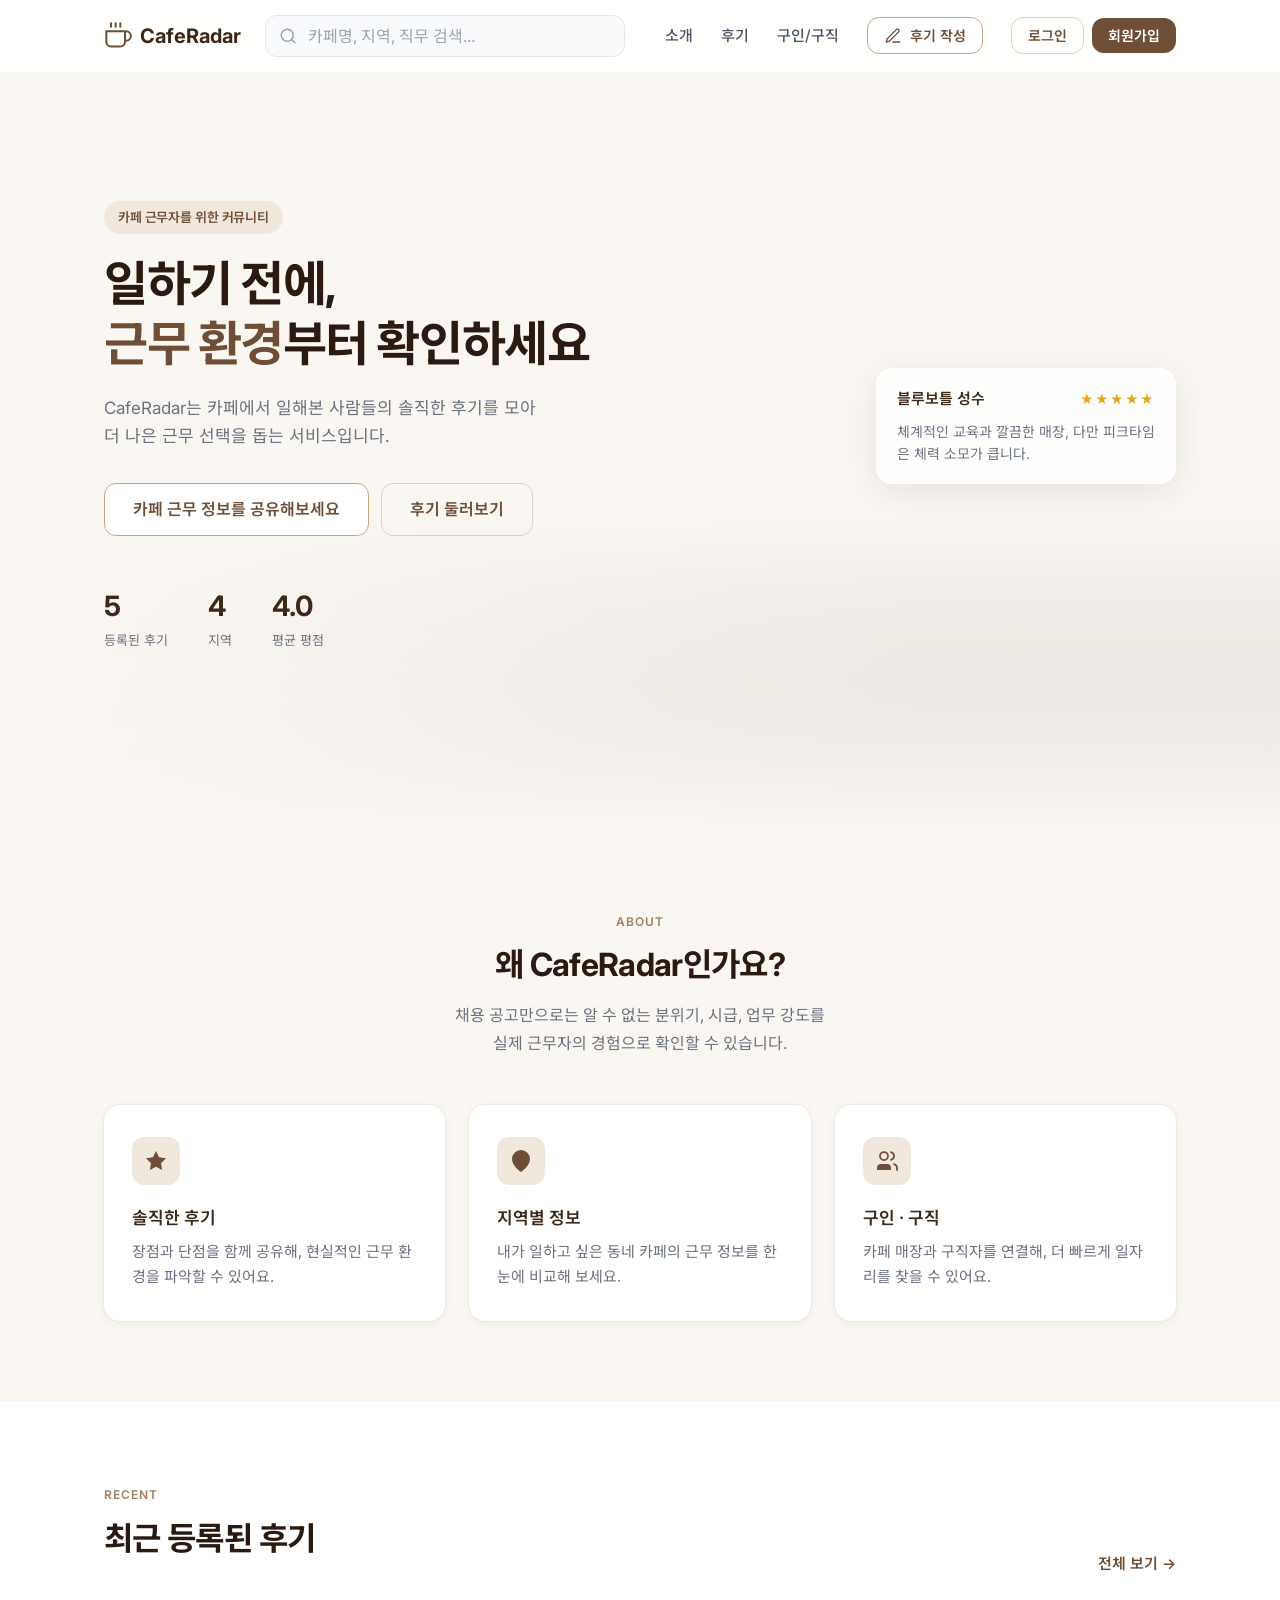
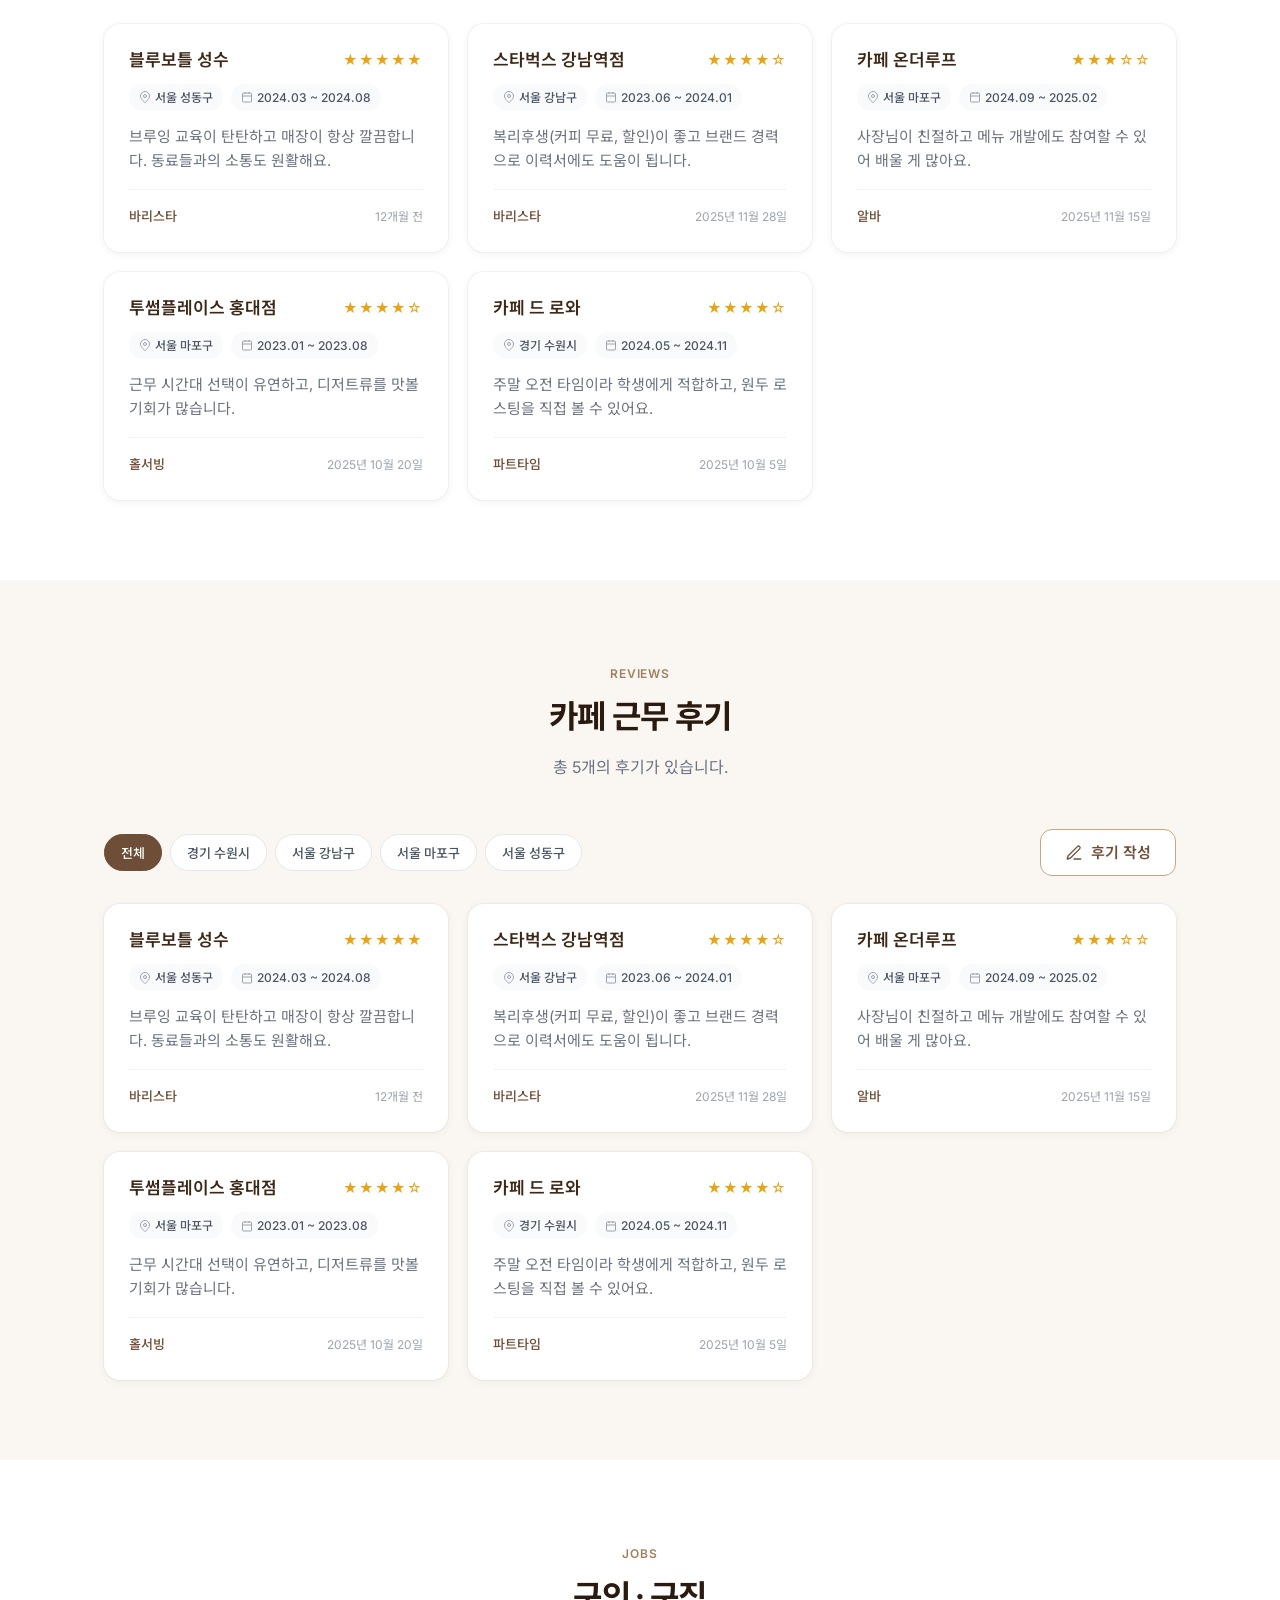
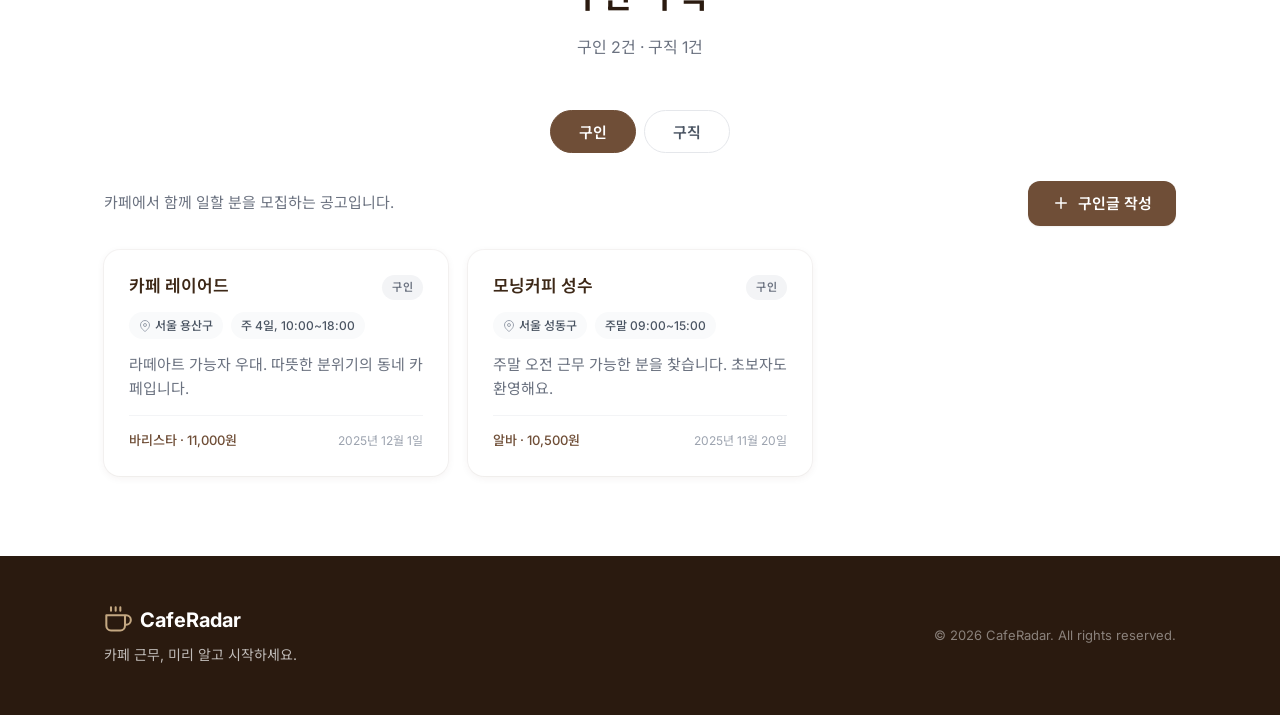
==== index.html @ d2b53b75 "add sign up/in and fix design" ====
<!DOCTYPE html>
<html lang="ko">

<head>
  <meta charset="UTF-8">
  <meta name="viewport" content="width=device-width, initial-scale=1.0">
  <meta name="description" content="CafeRadar — 카페 근무자들이 근무 환경을 공유하고, 카페 알바를 찾는 사람들이 참고할 수 있는 커뮤니티">
  <title>CafeRadar | 카페 근무 정보 커뮤니티</title>
  <link rel="icon" href="favicon.svg" type="image/svg+xml">
  <link rel="preconnect" href="https://fonts.googleapis.com">
  <link rel="preconnect" href="https://fonts.gstatic.com" crossorigin>
  <link
    href="https://fonts.googleapis.com/css2?family=Inter:wght@400;500;600;700&family=Noto+Sans+KR:wght@400;500;600;700&display=swap"
    rel="stylesheet">
  <link rel="stylesheet" href="style.css">
</head>

<body>
  <!-- 헤더 -->
  <header class="header" id="header">
    <nav class="nav container">
      <a href="#" class="logo" aria-label="CafeRadar 홈">
        <svg class="logo-icon" viewBox="0 0 24 24" aria-hidden="true">
          <path
            d="M18 8h1a4 4 0 0 1 0 8h-1M2 8h16v9a4 4 0 0 1-4 4H6a4 4 0 0 1-4-4V8zM6 1v3M10 1v3M14 1v3" />
        </svg>
        CafeRadar
      </a>

      <div class="nav-search">
        <svg class="search-icon" viewBox="0 0 24 24" aria-hidden="true">
          <circle cx="11" cy="11" r="8" />
          <path d="m21 21-4.35-4.35" />
        </svg>
        <input type="search" id="search-input" class="search-input" placeholder="카페명, 지역, 직무 검색..."
          autocomplete="off" aria-label="통합 검색">
      </div>

      <ul class="nav-links" id="nav-links">
        <li><a href="#about">소개</a></li>
        <li><a href="#reviews">후기</a></li>
        <li><a href="#jobs">구인/구직</a></li>
        <li>
          <button type="button" class="btn btn-write btn-sm" id="nav-write-btn">
            <svg class="btn-icon" viewBox="0 0 24 24" aria-hidden="true">
              <path d="M12 20h9M16.5 3.5a2.12 2.12 0 0 1 3 3L7 19l-4 1 1-4Z" />
            </svg>
            후기 작성
          </button>
        </li>
        <!-- 비로그인 상태 -->
        <li class="nav-auth nav-auth-guest" id="nav-auth-guest">
          <button type="button" class="btn btn-outline btn-sm" id="nav-login-btn">로그인</button>
          <button type="button" class="btn btn-primary btn-sm" id="nav-signup-btn">회원가입</button>
        </li>
        <!-- 로그인 상태 -->
        <li class="nav-auth nav-auth-user hidden" id="nav-auth-user">
          <span class="nav-nickname" id="nav-nickname"></span>
          <button type="button" class="btn btn-outline btn-sm" id="nav-mypage-btn">마이페이지</button>
          <button type="button" class="btn btn-outline btn-sm" id="nav-logout-btn">로그아웃</button>
        </li>
      </ul>

      <button type="button" class="nav-toggle" id="nav-toggle" aria-label="메뉴 열기" aria-expanded="false">
        <span></span>
        <span></span>
        <span></span>
      </button>
    </nav>
  </header>

  <main>
    <!-- 히어로 -->
    <section class="hero" id="hero">
      <div class="hero-bg" aria-hidden="true"></div>
      <div class="hero-photo" aria-hidden="true">
        <img
          src="https://images.unsplash.com/photo-1511920170033-f8396924c348?w=1400&q=85&auto=format&fit=crop"
          alt=""
          class="hero-photo-img"
          loading="eager"
          width="1400"
          height="900">
        <div class="hero-photo-overlay"></div>
      </div>
      <div class="container hero-inner">
        <div class="hero-content">
          <span class="hero-badge">카페 근무자를 위한 커뮤니티</span>
          <h1 class="hero-title">
            일하기 전에,<br>
            <span class="hero-highlight">근무 환경</span>부터 확인하세요
          </h1>
          <p class="hero-desc">
            CafeRadar는 카페에서 일해본 사람들의 솔직한 후기를 모아<br class="hero-br">
            더 나은 근무 선택을 돕는 서비스입니다.
          </p>
          <div class="hero-actions">
            <button type="button" class="btn btn-write btn-lg" id="hero-cta-btn">
              카페 근무 정보를 공유해보세요
            </button>
            <a href="#reviews" class="btn btn-outline btn-lg">후기 둘러보기</a>
          </div>
          <dl class="hero-stats">
            <div class="stat">
              <dt class="stat-value" id="stat-count">0</dt>
              <dd class="stat-label">등록된 후기</dd>
            </div>
            <div class="stat">
              <dt class="stat-value" id="stat-regions">0</dt>
              <dd class="stat-label">지역</dd>
            </div>
            <div class="stat">
              <dt class="stat-value" id="stat-rating">—</dt>
              <dd class="stat-label">평균 평점</dd>
            </div>
          </dl>
        </div>

        <article class="hero-float-card" aria-hidden="true">
          <div class="preview-card-header">
            <span class="preview-cafe">블루보틀 성수</span>
            <span class="preview-stars">★★★★★</span>
          </div>
          <p class="preview-summary">체계적인 교육과 깔끔한 매장, 다만 피크타임은 체력 소모가 큽니다.</p>
        </article>
      </div>
    </section>

    <!-- 서비스 소개 -->
    <section class="section about" id="about">
      <div class="container">
        <header class="section-header">
          <span class="section-label">About</span>
          <h2 class="section-title">왜 CafeRadar인가요?</h2>
          <p class="section-desc">
            채용 공고만으로는 알 수 없는 분위기, 시급, 업무 강도를<br class="section-br">
            실제 근무자의 경험으로 확인할 수 있습니다.
          </p>
        </header>
        <div class="feature-grid">
          <article class="feature-card">
            <div class="feature-icon" aria-hidden="true">
              <svg viewBox="0 0 24 24">
                <path d="M12 2l3.09 6.26L22 9.27l-5 4.87 1.18 6.88L12 17.77l-6.18 3.25L7 14.14 2 9.27l6.91-1.01L12 2z" />
              </svg>
            </div>
            <h3 class="feature-title">솔직한 후기</h3>
            <p class="feature-text">장점과 단점을 함께 공유해, 현실적인 근무 환경을 파악할 수 있어요.</p>
          </article>
          <article class="feature-card">
            <div class="feature-icon" aria-hidden="true">
              <svg viewBox="0 0 24 24">
                <path d="M21 10c0 7-9 13-9 13s-9-6-9-13a9 9 0 0 1 18 0z" />
                <circle cx="12" cy="10" r="3" />
              </svg>
            </div>
            <h3 class="feature-title">지역별 정보</h3>
            <p class="feature-text">내가 일하고 싶은 동네 카페의 근무 정보를 한눈에 비교해 보세요.</p>
          </article>
          <article class="feature-card">
            <div class="feature-icon" aria-hidden="true">
              <svg viewBox="0 0 24 24">
                <path d="M16 21v-2a4 4 0 0 0-4-4H6a4 4 0 0 0-4 4v2" />
                <circle cx="9" cy="7" r="4" />
                <path d="M22 21v-2a4 4 0 0 0-3-3.87M16 3.13a4 4 0 0 1 0 7.75" />
              </svg>
            </div>
            <h3 class="feature-title">구인 · 구직</h3>
            <p class="feature-text">카페 매장과 구직자를 연결해, 더 빠르게 일자리를 찾을 수 있어요.</p>
          </article>
        </div>
      </div>
    </section>

    <!-- 최근 후기 -->
    <section class="section recent" id="recent">
      <div class="container">
        <header class="section-header section-header-row">
          <div>
            <span class="section-label">Recent</span>
            <h2 class="section-title">최근 등록된 후기</h2>
          </div>
          <a href="#reviews" class="link-more">전체 보기 →</a>
        </header>
        <div class="review-grid" id="recent-reviews" aria-live="polite"></div>
      </div>
    </section>

    <!-- 후기 목록 -->
    <section class="section reviews" id="reviews">
      <div class="container">
        <header class="section-header">
          <span class="section-label">Reviews</span>
          <h2 class="section-title">카페 근무 후기</h2>
          <p class="section-desc" id="reviews-count-text">총 0개의 후기가 있습니다.</p>
        </header>

        <div class="mobile-search" id="mobile-search-wrap">
          <svg class="search-icon" viewBox="0 0 24 24" aria-hidden="true">
            <circle cx="11" cy="11" r="8" />
            <path d="m21 21-4.35-4.35" />
          </svg>
          <input type="search" id="mobile-search-input" class="search-input" placeholder="카페명, 지역, 직무 검색..."
            autocomplete="off" aria-label="통합 검색">
        </div>

        <div class="reviews-toolbar">
          <div class="filter-chips" id="filter-chips" role="group" aria-label="지역 필터">
            <button type="button" class="chip chip-active" data-region="all">전체</button>
          </div>
          <button type="button" class="btn btn-write" id="list-write-btn">
            <svg class="btn-icon" viewBox="0 0 24 24" aria-hidden="true">
              <path d="M12 20h9M16.5 3.5a2.12 2.12 0 0 1 3 3L7 19l-4 1 1-4Z" />
            </svg>
            후기 작성
          </button>
        </div>

        <div class="review-grid" id="review-list" aria-live="polite"></div>

        <div class="empty-state hidden" id="empty-state">
          <div class="empty-icon" aria-hidden="true">
            <svg viewBox="0 0 24 24">
              <path
                d="M18 8h1a4 4 0 0 1 0 8h-1M2 8h16v9a4 4 0 0 1-4 4H6a4 4 0 0 1-4-4V8zM6 1v3M10 1v3M14 1v3" />
            </svg>
          </div>
          <h3 class="empty-title">아직 등록된 후기가 없어요</h3>
          <p class="empty-text">첫 번째 후기를 작성하고 다른 근무자들에게 도움을 주세요.</p>
          <button type="button" class="btn btn-write" id="empty-write-btn">후기 작성하기</button>
        </div>
      </div>
    </section>

    <!-- 구인/구직 -->
    <section class="section jobs" id="jobs">
      <div class="container">
        <header class="section-header">
          <span class="section-label">Jobs</span>
          <h2 class="section-title">구인 · 구직</h2>
          <p class="section-desc" id="jobs-count-text">카페 매장과 구직자를 연결합니다.</p>
        </header>

        <div class="jobs-tabs" role="tablist" aria-label="구인 구직 탭">
          <button type="button" class="tab-btn tab-active" role="tab" id="tab-hiring" aria-selected="true"
            aria-controls="panel-hiring" data-tab="hiring">구인</button>
          <button type="button" class="tab-btn" role="tab" id="tab-seeking" aria-selected="false"
            aria-controls="panel-seeking" data-tab="seeking">구직</button>
        </div>

        <div class="jobs-toolbar">
          <p class="jobs-panel-desc" id="jobs-panel-desc">카페에서 함께 일할 분을 모집하는 공고입니다.</p>
          <button type="button" class="btn btn-primary" id="jobs-write-btn">
            <svg class="btn-icon" viewBox="0 0 24 24" aria-hidden="true">
              <path d="M12 5v14M5 12h14" />
            </svg>
            <span id="jobs-write-btn-text">구인글 작성</span>
          </button>
        </div>

        <!-- 구인 패널 -->
        <div class="tab-panel" id="panel-hiring" role="tabpanel" aria-labelledby="tab-hiring">
          <div class="job-grid" id="hiring-list" aria-live="polite"></div>
          <div class="empty-state hidden" id="hiring-empty">
            <div class="empty-icon" aria-hidden="true">
              <svg viewBox="0 0 24 24">
                <rect x="2" y="7" width="20" height="14" rx="2" />
                <path d="M16 7V5a2 2 0 0 0-2-2h-4a2 2 0 0 0-2 2v2" />
              </svg>
            </div>
            <h3 class="empty-title">등록된 구인글이 없어요</h3>
            <p class="empty-text">카페 매장이라면 첫 구인글을 작성해 보세요.</p>
            <button type="button" class="btn btn-primary" id="hiring-empty-btn">구인글 작성하기</button>
          </div>
        </div>

        <!-- 구직 패널 -->
        <div class="tab-panel hidden" id="panel-seeking" role="tabpanel" aria-labelledby="tab-seeking">
          <div class="job-grid" id="seeking-list" aria-live="polite"></div>
          <div class="empty-state hidden" id="seeking-empty">
            <div class="empty-icon" aria-hidden="true">
              <svg viewBox="0 0 24 24">
                <path d="M16 21v-2a4 4 0 0 0-4-4H6a4 4 0 0 0-4 4v2" />
                <circle cx="9" cy="7" r="4" />
              </svg>
            </div>
            <h3 class="empty-title">등록된 구직글이 없어요</h3>
            <p class="empty-text">로그인 후 나를 소개하는 구직글을 작성해 보세요.</p>
            <button type="button" class="btn btn-primary" id="seeking-empty-btn">구직글 작성하기</button>
          </div>
        </div>
      </div>
    </section>
  </main>

  <!-- 푸터 -->
  <footer class="footer">
    <div class="container footer-inner">
      <div class="footer-brand">
        <a href="#" class="logo logo-footer">
          <svg class="logo-icon" viewBox="0 0 24 24" aria-hidden="true">
            <path
              d="M18 8h1a4 4 0 0 1 0 8h-1M2 8h16v9a4 4 0 0 1-4 4H6a4 4 0 0 1-4-4V8zM6 1v3M10 1v3M14 1v3" />
          </svg>
          CafeRadar
        </a>
        <p class="footer-tagline">카페 근무, 미리 알고 시작하세요.</p>
      </div>
      <p class="footer-copy">&copy; 2026 CafeRadar. All rights reserved.</p>
    </div>
  </footer>

  <!-- 후기 작성 모달 -->
  <div class="modal-overlay hidden" id="write-modal" role="dialog" aria-modal="true" aria-labelledby="modal-title">
    <div class="modal">
      <header class="modal-header">
        <h2 class="modal-title" id="modal-title">근무 후기 작성</h2>
        <button type="button" class="modal-close" id="modal-close" aria-label="닫기">
          <svg viewBox="0 0 24 24" aria-hidden="true"><path d="M18 6 6 18M6 6l12 12" /></svg>
        </button>
      </header>
      <form class="modal-form" id="review-form" novalidate>
        <div class="form-row">
          <div class="form-group">
            <label for="cafe-name">카페명 <span class="required">*</span></label>
            <input type="text" id="cafe-name" name="cafeName" placeholder="예: 블루보틀 성수" required>
          </div>
          <div class="form-group">
            <label for="region">지역 <span class="required">*</span></label>
            <input type="text" id="region" name="region" placeholder="예: 서울 성동구" required>
          </div>
        </div>
        <div class="form-row">
          <div class="form-group">
            <label for="work-period">근무기간 <span class="required">*</span></label>
            <input type="text" id="work-period" name="workPeriod" placeholder="예: 2024.03 ~ 2024.08" required>
          </div>
          <div class="form-group">
            <label for="position">직무 <span class="required">*</span></label>
            <select id="position" name="position" required>
              <option value="">선택해주세요</option>
              <option value="바리스타">바리스타</option>
              <option value="홀서빙">홀서빙</option>
              <option value="매장관리">매장관리</option>
              <option value="알바">알바</option>
              <option value="파트타임">파트타임</option>
              <option value="기타">기타</option>
            </select>
          </div>
        </div>
        <div class="form-row">
          <div class="form-group">
            <label for="hourly-wage">시급</label>
            <input type="text" id="hourly-wage" name="hourlyWage" placeholder="예: 10,030원">
          </div>
          <div class="form-group">
            <label for="atmosphere">근무 분위기</label>
            <input type="text" id="atmosphere" name="atmosphere" placeholder="예: 바쁘지만 팀워크가 좋음">
          </div>
        </div>
        <div class="form-group">
          <label for="pros">장점</label>
          <textarea id="pros" name="pros" rows="2" placeholder="이 카페에서 일할 때 좋았던 점"></textarea>
        </div>
        <div class="form-group">
          <label for="cons">단점</label>
          <textarea id="cons" name="cons" rows="2" placeholder="아쉬웠던 점이나 주의할 점"></textarea>
        </div>
        <div class="form-group">
          <label>별점 <span class="required">*</span></label>
          <div class="star-rating" id="star-rating" role="radiogroup" aria-label="별점 선택">
            <button type="button" class="star-btn" data-value="1" aria-label="1점">★</button>
            <button type="button" class="star-btn" data-value="2" aria-label="2점">★</button>
            <button type="button" class="star-btn" data-value="3" aria-label="3점">★</button>
            <button type="button" class="star-btn" data-value="4" aria-label="4점">★</button>
            <button type="button" class="star-btn" data-value="5" aria-label="5점">★</button>
          </div>
          <input type="hidden" id="rating" name="rating" value="0" required>
          <p class="form-hint" id="rating-hint">별점을 선택해주세요</p>
        </div>
        <div class="form-actions">
          <button type="button" class="btn btn-outline" id="form-cancel">취소</button>
          <button type="submit" class="btn btn-primary">후기 등록</button>
        </div>
      </form>
    </div>
  </div>

  <!-- 후기 상세 모달 -->
  <div class="modal-overlay hidden" id="detail-modal" role="dialog" aria-modal="true" aria-labelledby="detail-title">
    <div class="modal modal-detail">
      <header class="modal-header">
        <div>
          <h2 class="modal-title" id="detail-title">카페명</h2>
          <p class="modal-subtitle" id="detail-region"></p>
        </div>
        <button type="button" class="modal-close" id="detail-close" aria-label="닫기">
          <svg viewBox="0 0 24 24" aria-hidden="true"><path d="M18 6 6 18M6 6l12 12" /></svg>
        </button>
      </header>
      <div class="detail-body" id="detail-body"></div>
    </div>
  </div>

  <!-- 로그인 / 회원가입 모달 -->
  <div class="modal-overlay hidden" id="auth-modal" role="dialog" aria-modal="true" aria-labelledby="auth-modal-title">
    <div class="modal modal-auth">
      <header class="modal-header">
        <h2 class="modal-title" id="auth-modal-title">로그인</h2>
        <button type="button" class="modal-close" id="auth-close" aria-label="닫기">
          <svg viewBox="0 0 24 24" aria-hidden="true"><path d="M18 6 6 18M6 6l12 12" /></svg>
        </button>
      </header>
      <div class="auth-tabs" role="tablist">
        <button type="button" class="auth-tab auth-tab-active" data-auth-tab="login">로그인</button>
        <button type="button" class="auth-tab" data-auth-tab="signup">회원가입</button>
      </div>

      <!-- 로그인 폼 -->
      <form class="modal-form hidden" id="login-form" novalidate>
        <div class="form-group">
          <label for="login-email">이메일 <span class="required">*</span></label>
          <input type="email" id="login-email" name="email" placeholder="example@email.com" required>
        </div>
        <div class="form-group">
          <label for="login-password">비밀번호 <span class="required">*</span></label>
          <input type="password" id="login-password" name="password" placeholder="비밀번호 입력" required>
        </div>
        <div class="form-actions">
          <button type="button" class="btn btn-outline" id="login-cancel">취소</button>
          <button type="submit" class="btn btn-primary">로그인</button>
        </div>
      </form>

      <!-- 회원가입 폼 -->
      <form class="modal-form" id="signup-form" novalidate>
        <div class="form-group">
          <label for="signup-nickname">닉네임 <span class="required">*</span></label>
          <input type="text" id="signup-nickname" name="nickname" placeholder="사용할 닉네임" required>
        </div>
        <div class="form-group">
          <label for="signup-email">이메일 <span class="required">*</span></label>
          <input type="email" id="signup-email" name="email" placeholder="example@email.com" required>
        </div>
        <div class="form-group">
          <label for="signup-password">비밀번호 <span class="required">*</span></label>
          <input type="password" id="signup-password" name="password" placeholder="6자 이상" required minlength="6">
        </div>
        <div class="form-actions">
          <button type="button" class="btn btn-outline" id="signup-cancel">취소</button>
          <button type="submit" class="btn btn-primary">회원가입</button>
        </div>
      </form>
    </div>
  </div>

  <!-- 마이페이지 모달 -->
  <div class="modal-overlay hidden" id="mypage-modal" role="dialog" aria-modal="true" aria-labelledby="mypage-title">
    <div class="modal modal-detail">
      <header class="modal-header">
        <h2 class="modal-title" id="mypage-title">마이페이지</h2>
        <button type="button" class="modal-close" id="mypage-close" aria-label="닫기">
          <svg viewBox="0 0 24 24" aria-hidden="true"><path d="M18 6 6 18M6 6l12 12" /></svg>
        </button>
      </header>
      <div class="detail-body" id="mypage-body"></div>
    </div>
  </div>

  <!-- 구인글 작성 모달 -->
  <div class="modal-overlay hidden" id="hiring-modal" role="dialog" aria-modal="true" aria-labelledby="hiring-modal-title">
    <div class="modal">
      <header class="modal-header">
        <h2 class="modal-title" id="hiring-modal-title">구인글 작성</h2>
        <button type="button" class="modal-close" id="hiring-close" aria-label="닫기">
          <svg viewBox="0 0 24 24" aria-hidden="true"><path d="M18 6 6 18M6 6l12 12" /></svg>
        </button>
      </header>
      <form class="modal-form" id="hiring-form" novalidate>
        <div class="form-row">
          <div class="form-group">
            <label for="hiring-cafe">카페명 <span class="required">*</span></label>
            <input type="text" id="hiring-cafe" name="cafeName" placeholder="예: 카페 온더루프" required>
          </div>
          <div class="form-group">
            <label for="hiring-region">지역 <span class="required">*</span></label>
            <input type="text" id="hiring-region" name="region" placeholder="예: 서울 마포구" required>
          </div>
        </div>
        <div class="form-row">
          <div class="form-group">
            <label for="hiring-position">모집 직무 <span class="required">*</span></label>
            <select id="hiring-position" name="position" required>
              <option value="">선택해주세요</option>
              <option value="바리스타">바리스타</option>
              <option value="홀서빙">홀서빙</option>
              <option value="매장관리">매장관리</option>
              <option value="알바">알바</option>
              <option value="파트타임">파트타임</option>
              <option value="기타">기타</option>
            </select>
          </div>
          <div class="form-group">
            <label for="hiring-wage">시급 <span class="required">*</span></label>
            <input type="text" id="hiring-wage" name="hourlyWage" placeholder="예: 10,500원" required>
          </div>
        </div>
        <div class="form-group">
          <label for="hiring-hours">근무 시간 <span class="required">*</span></label>
          <input type="text" id="hiring-hours" name="workHours" placeholder="예: 주 3일, 14:00~20:00" required>
        </div>
        <div class="form-group">
          <label for="hiring-contact">연락 방법 <span class="required">*</span></label>
          <input type="text" id="hiring-contact" name="contact" placeholder="예: 카카오톡 ID 또는 전화번호" required>
        </div>
        <div class="form-group">
          <label for="hiring-desc">상세 설명</label>
          <textarea id="hiring-desc" name="description" rows="3" placeholder="업무 내용, 우대 사항 등"></textarea>
        </div>
        <p class="form-hint">비회원도 작성 가능합니다. 향후 점주 인증 기능이 추가될 예정입니다.</p>
        <div class="form-actions">
          <button type="button" class="btn btn-outline" id="hiring-cancel">취소</button>
          <button type="submit" class="btn btn-primary">구인글 등록</button>
        </div>
      </form>
    </div>
  </div>

  <!-- 구직글 작성 모달 -->
  <div class="modal-overlay hidden" id="seeking-modal" role="dialog" aria-modal="true" aria-labelledby="seeking-modal-title">
    <div class="modal">
      <header class="modal-header">
        <h2 class="modal-title" id="seeking-modal-title">구직글 작성</h2>
        <button type="button" class="modal-close" id="seeking-close" aria-label="닫기">
          <svg viewBox="0 0 24 24" aria-hidden="true"><path d="M18 6 6 18M6 6l12 12" /></svg>
        </button>
      </header>
      <form class="modal-form" id="seeking-form" novalidate>
        <div class="form-group">
          <label for="seeking-nickname">닉네임</label>
          <input type="text" id="seeking-nickname" name="nickname" readonly>
        </div>
        <div class="form-row">
          <div class="form-group">
            <label for="seeking-region">희망 지역 <span class="required">*</span></label>
            <input type="text" id="seeking-region" name="region" placeholder="예: 서울 마포구" required>
          </div>
          <div class="form-group">
            <label for="seeking-position">희망 직무 <span class="required">*</span></label>
            <select id="seeking-position" name="position" required>
              <option value="">선택해주세요</option>
              <option value="바리스타">바리스타</option>
              <option value="홀서빙">홀서빙</option>
              <option value="매장관리">매장관리</option>
              <option value="알바">알바</option>
              <option value="파트타임">파트타임</option>
              <option value="기타">기타</option>
            </select>
          </div>
        </div>
        <div class="form-row">
          <div class="form-group">
            <label for="seeking-experience">경력 <span class="required">*</span></label>
            <input type="text" id="seeking-experience" name="experience" placeholder="예: 바리스타 1년" required>
          </div>
          <div class="form-group">
            <label for="seeking-hours">가능 시간 <span class="required">*</span></label>
            <input type="text" id="seeking-hours" name="availableHours" placeholder="예: 평일 오후, 주말" required>
          </div>
        </div>
        <div class="form-group">
          <label for="seeking-intro">자기소개 <span class="required">*</span></label>
          <textarea id="seeking-intro" name="intro" rows="3" placeholder="경험, 강점, 성격 등을 소개해주세요" required></textarea>
        </div>
        <div class="form-group">
          <label for="seeking-contact">연락 방법 <span class="required">*</span></label>
          <input type="text" id="seeking-contact" name="contact" placeholder="예: 카카오톡 ID" required>
        </div>
        <div class="form-actions">
          <button type="button" class="btn btn-outline" id="seeking-cancel">취소</button>
          <button type="submit" class="btn btn-primary">구직글 등록</button>
        </div>
      </form>
    </div>
  </div>

  <!-- 구인/구직 상세 모달 -->
  <div class="modal-overlay hidden" id="job-detail-modal" role="dialog" aria-modal="true" aria-labelledby="job-detail-title">
    <div class="modal modal-detail">
      <header class="modal-header">
        <div>
          <h2 class="modal-title" id="job-detail-title">제목</h2>
          <p class="modal-subtitle" id="job-detail-subtitle"></p>
        </div>
        <button type="button" class="modal-close" id="job-detail-close" aria-label="닫기">
          <svg viewBox="0 0 24 24" aria-hidden="true"><path d="M18 6 6 18M6 6l12 12" /></svg>
        </button>
      </header>
      <div class="detail-body" id="job-detail-body"></div>
    </div>
  </div>

  <!-- 토스트 알림 -->
  <div class="toast hidden" id="toast" role="status" aria-live="polite"></div>

  <script src="script.js"></script>
</body>

</html>
---- style.css ----
/* =============================================
   CafeRadar — Design System & Layout
   ============================================= */

:root {
  /* Brown palette */
  --brown-50: #FAF7F2;
  --brown-100: #F0E8DC;
  --brown-200: #E0D0BC;
  --brown-300: #C4A882;
  --brown-400: #A08060;
  --brown-500: #8B6914;
  --brown-600: #6F4E37;
  --brown-700: #5C3D2E;
  --brown-800: #3D2817;
  --brown-900: #2A1A0F;

  /* Neutrals */
  --white: #FFFFFF;
  --gray-50: #F9FAFB;
  --gray-100: #F3F4F6;
  --gray-200: #E5E7EB;
  --gray-300: #D1D5DB;
  --gray-400: #9CA3AF;
  --gray-500: #6B7280;
  --gray-600: #4B5563;
  --gray-700: #374151;
  --gray-800: #1F2937;
  --gray-900: #111827;

  /* Semantic */
  --color-primary: var(--brown-600);
  --color-primary-hover: var(--brown-700);
  --color-primary-light: var(--brown-100);
  --color-accent: var(--brown-400);
  --color-bg: var(--white);
  --color-bg-alt: var(--brown-50);
  --color-text: var(--gray-800);
  --color-text-muted: var(--gray-500);
  --color-border: var(--gray-200);
  --color-star: #E8A317;
  --color-success: #059669;
  --color-error: #DC2626;

  /* Typography */
  --font-sans: 'Inter', 'Noto Sans KR', -apple-system, BlinkMacSystemFont, sans-serif;

  /* Spacing & layout */
  --container-max: 1120px;
  --header-height: 72px;
  --radius-sm: 8px;
  --radius-md: 12px;
  --radius-lg: 16px;
  --radius-xl: 24px;
  --shadow-sm: 0 1px 2px rgba(61, 40, 23, 0.06);
  --shadow-md: 0 4px 16px rgba(61, 40, 23, 0.08);
  --shadow-lg: 0 12px 40px rgba(61, 40, 23, 0.12);
  --shadow-card: 0 2px 8px rgba(61, 40, 23, 0.06), 0 0 0 1px rgba(61, 40, 23, 0.04);
  --transition: 0.2s ease;
}

/* Reset & base */
*,
*::before,
*::after {
  box-sizing: border-box;
  margin: 0;
  padding: 0;
}

html {
  scroll-behavior: smooth;
  scroll-padding-top: calc(var(--header-height) + 16px);
}

body {
  font-family: var(--font-sans);
  font-size: 16px;
  line-height: 1.6;
  color: var(--color-text);
  background: var(--color-bg);
  -webkit-font-smoothing: antialiased;
}

img,
svg {
  display: block;
  max-width: 100%;
}

a {
  color: inherit;
  text-decoration: none;
}

button {
  font-family: inherit;
  cursor: pointer;
  border: none;
  background: none;
}

input,
select,
textarea {
  font-family: inherit;
  font-size: inherit;
}

ul {
  list-style: none;
}

.hidden {
  display: none !important;
}

.container {
  width: 100%;
  max-width: var(--container-max);
  margin: 0 auto;
  padding: 0 24px;
}

/* =============================================
   Buttons
   ============================================= */

.btn {
  display: inline-flex;
  align-items: center;
  justify-content: center;
  gap: 8px;
  padding: 12px 24px;
  font-size: 0.9375rem;
  font-weight: 600;
  line-height: 1.4;
  border-radius: var(--radius-md);
  transition: background var(--transition), color var(--transition),
    border-color var(--transition), transform var(--transition), box-shadow var(--transition);
  white-space: nowrap;
}

.btn:active {
  transform: scale(0.98);
}

.btn-primary {
  background: var(--color-primary);
  color: var(--white);
  box-shadow: var(--shadow-sm);
}

.btn-primary:hover {
  background: var(--color-primary-hover);
  box-shadow: var(--shadow-md);
}

.btn-outline {
  background: transparent;
  color: var(--color-primary);
  border: 1.5px solid var(--brown-200);
}

.btn-outline:hover {
  background: var(--color-primary-light);
  border-color: var(--brown-300);
}

.btn-outline:hover {
  background: var(--color-primary-light);
  border-color: var(--brown-300);
}

/* 후기 작성 — 회원가입(primary)과 구분되는 소프트 스타일 */
.btn-write {
  background: var(--white);
  color: var(--color-primary);
  border: 1.5px solid var(--brown-300);
  box-shadow: none;
}

.btn-write:hover {
  background: var(--color-primary-light);
  border-color: var(--color-primary);
  color: var(--color-primary-hover);
}

.btn-write .btn-icon {
  stroke-width: 1.75;
}

.btn-sm {
  padding: 8px 16px;
  font-size: 0.875rem;
}

.btn-lg {
  padding: 14px 28px;
  font-size: 1rem;
}

.btn-icon {
  width: 18px;
  height: 18px;
  stroke: currentColor;
  stroke-width: 2;
  fill: none;
  stroke-linecap: round;
  stroke-linejoin: round;
}

/* =============================================
   Header
   ============================================= */

.header {
  position: fixed;
  top: 0;
  left: 0;
  right: 0;
  z-index: 100;
  height: var(--header-height);
  background: rgba(255, 255, 255, 0.92);
  backdrop-filter: blur(12px);
  -webkit-backdrop-filter: blur(12px);
  border-bottom: 1px solid transparent;
  transition: border-color var(--transition), box-shadow var(--transition);
}

.header.scrolled {
  border-bottom-color: var(--color-border);
  box-shadow: var(--shadow-sm);
}

.nav {
  display: flex;
  align-items: center;
  gap: 24px;
  height: 100%;
}

.logo {
  display: flex;
  align-items: center;
  gap: 8px;
  font-size: 1.25rem;
  font-weight: 700;
  color: var(--brown-800);
  flex-shrink: 0;
}

.logo-icon {
  width: 28px;
  height: 28px;
  stroke: var(--color-primary);
  stroke-width: 1.75;
  fill: none;
  stroke-linecap: round;
  stroke-linejoin: round;
}

.nav-search {
  position: relative;
  flex: 1;
  max-width: 360px;
}

.search-icon {
  position: absolute;
  left: 14px;
  top: 50%;
  transform: translateY(-50%);
  width: 18px;
  height: 18px;
  stroke: var(--gray-400);
  stroke-width: 2;
  fill: none;
  stroke-linecap: round;
  pointer-events: none;
}

.search-input {
  width: 100%;
  padding: 10px 14px 10px 42px;
  border: 1.5px solid var(--color-border);
  border-radius: var(--radius-md);
  background: var(--gray-50);
  color: var(--color-text);
  transition: border-color var(--transition), background var(--transition), box-shadow var(--transition);
}

.search-input::placeholder {
  color: var(--gray-400);
}

.search-input:focus {
  outline: none;
  border-color: var(--brown-300);
  background: var(--white);
  box-shadow: 0 0 0 3px rgba(111, 78, 55, 0.12);
}

.nav-links {
  display: flex;
  align-items: center;
  gap: 28px;
  margin-left: auto;
}

.nav-links a {
  font-size: 0.9375rem;
  font-weight: 500;
  color: var(--gray-600);
  transition: color var(--transition);
}

.nav-links a:hover {
  color: var(--color-primary);
}

.nav-auth {
  display: flex;
  align-items: center;
  gap: 8px;
}

.nav-nickname {
  font-size: 0.875rem;
  font-weight: 600;
  color: var(--brown-700);
  padding: 6px 12px;
  background: var(--color-primary-light);
  border-radius: 100px;
  max-width: 120px;
  overflow: hidden;
  text-overflow: ellipsis;
  white-space: nowrap;
}

.nav-toggle {
  display: none;
  flex-direction: column;
  justify-content: center;
  gap: 5px;
  width: 40px;
  height: 40px;
  padding: 8px;
  margin-left: auto;
}

.nav-toggle span {
  display: block;
  width: 100%;
  height: 2px;
  background: var(--gray-700);
  border-radius: 2px;
  transition: transform var(--transition), opacity var(--transition);
}

.nav-toggle.active span:nth-child(1) {
  transform: translateY(7px) rotate(45deg);
}

.nav-toggle.active span:nth-child(2) {
  opacity: 0;
}

.nav-toggle.active span:nth-child(3) {
  transform: translateY(-7px) rotate(-45deg);
}

/* =============================================
   Hero
   ============================================= */

.hero {
  position: relative;
  min-height: calc(100vh - var(--header-height));
  padding: calc(var(--header-height) + 48px) 0 96px;
  overflow: hidden;
  display: flex;
  align-items: center;
  background: var(--brown-50);
}

/* 하단 — 다음 섹션으로 부드럽게 이어지는 페이드 */
.hero-bg {
  position: absolute;
  inset: 0;
  background: linear-gradient(
    to bottom,
    transparent 0%,
    transparent 70%,
    rgba(250, 247, 242, 0.5) 86%,
    var(--brown-50) 100%
  );
  pointer-events: none;
  z-index: 2;
}

/* 사진 — Hero 전체를 덮고, 그 위에 그radient로 자연스럽게 블렌드 */
.hero-photo {
  position: absolute;
  inset: 0;
  width: 100%;
  height: 100%;
  z-index: 0;
}

.hero-photo-img {
  width: 100%;
  height: 100%;
  object-fit: cover;
  object-position: 68% center;
  filter: saturate(0.88) sepia(0.1) brightness(1.02);
  transform: scale(1.04);
}

.hero-photo-overlay {
  position: absolute;
  inset: 0;
  background:
    linear-gradient(
      102deg,
      var(--brown-50) 0%,
      rgba(250, 247, 242, 0.96) 14%,
      rgba(250, 247, 242, 0.82) 26%,
      rgba(250, 247, 242, 0.55) 38%,
      rgba(250, 247, 242, 0.28) 50%,
      rgba(250, 247, 242, 0.1) 62%,
      rgba(250, 247, 242, 0.02) 72%,
      transparent 82%
    ),
    linear-gradient(
      to top,
      rgba(42, 26, 15, 0.18) 0%,
      transparent 38%
    );
  pointer-events: none;
}

.hero-inner {
  position: relative;
  z-index: 3;
  display: grid;
  grid-template-columns: 1.05fr 0.95fr;
  gap: 56px;
  align-items: center;
  width: 100%;
}

.hero-content {
  max-width: 540px;
}

.hero-badge {
  display: inline-block;
  padding: 6px 14px;
  margin-bottom: 20px;
  font-size: 0.8125rem;
  font-weight: 600;
  color: var(--color-primary);
  background: var(--color-primary-light);
  border-radius: 100px;
  letter-spacing: -0.01em;
}

.hero-title {
  font-size: clamp(2rem, 5vw, 3rem);
  font-weight: 700;
  line-height: 1.25;
  letter-spacing: -0.03em;
  color: var(--brown-900);
  margin-bottom: 20px;
}

.hero-highlight {
  color: var(--color-primary);
}

.hero-desc {
  font-size: 1.0625rem;
  color: var(--color-text-muted);
  line-height: 1.7;
  margin-bottom: 32px;
}

.hero-actions {
  display: flex;
  flex-wrap: wrap;
  gap: 12px;
  margin-bottom: 48px;
}

.hero-stats {
  display: flex;
  gap: 40px;
}

.stat-value {
  font-size: 1.75rem;
  font-weight: 700;
  color: var(--brown-800);
  letter-spacing: -0.02em;
}

.stat-label {
  font-size: 0.8125rem;
  color: var(--color-text-muted);
  margin-top: 2px;
}

/* Hero 플로팅 카드 */
.hero-float-card {
  justify-self: end;
  align-self: center;
  max-width: 300px;
  padding: 18px 20px;
  background: rgba(255, 255, 255, 0.82);
  backdrop-filter: blur(12px);
  -webkit-backdrop-filter: blur(12px);
  border-radius: var(--radius-lg);
  box-shadow: 0 8px 32px rgba(61, 40, 23, 0.1);
  border: 1px solid rgba(255, 255, 255, 0.55);
}

.preview-card-header {
  display: flex;
  justify-content: space-between;
  align-items: center;
  margin-bottom: 10px;
}

.preview-cafe {
  font-weight: 600;
  font-size: 0.9375rem;
  color: var(--brown-800);
}

.preview-stars {
  font-size: 0.8125rem;
  color: var(--color-star);
  letter-spacing: 1px;
}

.preview-summary {
  font-size: 0.875rem;
  color: var(--color-text-muted);
  line-height: 1.55;
}

/* =============================================
   Sections
   ============================================= */

.section {
  padding: 80px 0;
}

.section:nth-child(even) {
  background: var(--color-bg-alt);
}

.section-header {
  text-align: center;
  margin-bottom: 48px;
}

.section-header-row {
  display: flex;
  justify-content: space-between;
  align-items: flex-end;
  text-align: left;
  gap: 24px;
}

.section-label {
  display: inline-block;
  font-size: 0.75rem;
  font-weight: 600;
  text-transform: uppercase;
  letter-spacing: 0.08em;
  color: var(--color-accent);
  margin-bottom: 8px;
}

.section-title {
  font-size: clamp(1.5rem, 3vw, 2rem);
  font-weight: 700;
  letter-spacing: -0.02em;
  color: var(--brown-900);
  margin-bottom: 12px;
}

.section-desc {
  font-size: 1rem;
  color: var(--color-text-muted);
  line-height: 1.7;
}

.link-more {
  font-size: 0.9375rem;
  font-weight: 600;
  color: var(--color-primary);
  white-space: nowrap;
  transition: color var(--transition);
}

.link-more:hover {
  color: var(--color-primary-hover);
}

/* Feature cards */
.feature-grid {
  display: grid;
  grid-template-columns: repeat(3, 1fr);
  gap: 24px;
}

.feature-card {
  padding: 32px 28px;
  background: var(--white);
  border-radius: var(--radius-lg);
  box-shadow: var(--shadow-card);
  transition: transform var(--transition), box-shadow var(--transition);
}

.feature-card:hover {
  transform: translateY(-4px);
  box-shadow: var(--shadow-md);
}

.feature-icon {
  width: 48px;
  height: 48px;
  display: flex;
  align-items: center;
  justify-content: center;
  background: var(--color-primary-light);
  border-radius: var(--radius-md);
  margin-bottom: 20px;
}

.feature-icon svg {
  width: 24px;
  height: 24px;
  stroke: var(--color-primary);
  stroke-width: 1.75;
  fill: none;
  stroke-linecap: round;
  stroke-linejoin: round;
}

.feature-icon svg path:first-child {
  fill: var(--color-primary);
  stroke: none;
}

.feature-title {
  font-size: 1.0625rem;
  font-weight: 600;
  color: var(--brown-800);
  margin-bottom: 8px;
}

.feature-text {
  font-size: 0.9375rem;
  color: var(--color-text-muted);
  line-height: 1.65;
}

/* =============================================
   Review cards
   ============================================= */

.review-grid {
  display: grid;
  grid-template-columns: repeat(auto-fill, minmax(300px, 1fr));
  gap: 20px;
}

.review-card {
  display: flex;
  flex-direction: column;
  padding: 24px;
  background: var(--white);
  border-radius: var(--radius-lg);
  box-shadow: var(--shadow-card);
  cursor: pointer;
  transition: transform var(--transition), box-shadow var(--transition);
  border: 1px solid transparent;
}

.review-card:hover {
  transform: translateY(-3px);
  box-shadow: var(--shadow-md);
  border-color: var(--brown-100);
}

.review-card-header {
  display: flex;
  justify-content: space-between;
  align-items: flex-start;
  gap: 12px;
  margin-bottom: 12px;
}

.review-cafe-name {
  font-size: 1.0625rem;
  font-weight: 600;
  color: var(--brown-800);
  line-height: 1.35;
}

.review-stars {
  flex-shrink: 0;
  font-size: 0.875rem;
  color: var(--color-star);
  letter-spacing: 1px;
}

.review-meta {
  display: flex;
  flex-wrap: wrap;
  gap: 8px;
  margin-bottom: 14px;
}

.review-tag {
  display: inline-flex;
  align-items: center;
  gap: 4px;
  padding: 4px 10px;
  font-size: 0.75rem;
  font-weight: 500;
  color: var(--gray-600);
  background: var(--gray-50);
  border-radius: 100px;
}

.review-tag svg {
  width: 12px;
  height: 12px;
  stroke: var(--gray-400);
  stroke-width: 2;
  fill: none;
}

.review-summary {
  font-size: 0.9375rem;
  color: var(--color-text-muted);
  line-height: 1.6;
  display: -webkit-box;
  -webkit-line-clamp: 2;
  -webkit-box-orient: vertical;
  overflow: hidden;
  flex: 1;
}

.review-footer {
  display: flex;
  justify-content: space-between;
  align-items: center;
  margin-top: 16px;
  padding-top: 16px;
  border-top: 1px solid var(--gray-100);
}

.review-position {
  font-size: 0.8125rem;
  font-weight: 500;
  color: var(--color-primary);
}

.review-date {
  font-size: 0.75rem;
  color: var(--gray-400);
}

/* Reviews toolbar */
.reviews-toolbar {
  display: flex;
  justify-content: space-between;
  align-items: center;
  gap: 16px;
  margin-bottom: 28px;
  flex-wrap: wrap;
}

.filter-chips {
  display: flex;
  flex-wrap: wrap;
  gap: 8px;
}

.chip {
  padding: 8px 16px;
  font-size: 0.8125rem;
  font-weight: 500;
  color: var(--gray-600);
  background: var(--white);
  border: 1.5px solid var(--color-border);
  border-radius: 100px;
  transition: all var(--transition);
}

.chip:hover {
  border-color: var(--brown-300);
  color: var(--color-primary);
}

.chip-active {
  background: var(--color-primary);
  border-color: var(--color-primary);
  color: var(--white);
}

.chip-active:hover {
  background: var(--color-primary-hover);
  border-color: var(--color-primary-hover);
  color: var(--white);
}

/* Empty state */
.empty-state {
  text-align: center;
  padding: 64px 24px;
}

.empty-icon {
  width: 64px;
  height: 64px;
  margin: 0 auto 20px;
  display: flex;
  align-items: center;
  justify-content: center;
  background: var(--color-primary-light);
  border-radius: 50%;
}

.empty-icon svg {
  width: 32px;
  height: 32px;
  stroke: var(--color-primary);
  stroke-width: 1.5;
  fill: none;
  stroke-linecap: round;
  stroke-linejoin: round;
}

.empty-title {
  font-size: 1.125rem;
  font-weight: 600;
  color: var(--brown-800);
  margin-bottom: 8px;
}

.empty-text {
  font-size: 0.9375rem;
  color: var(--color-text-muted);
  margin-bottom: 24px;
}

/* =============================================
   Jobs — 구인/구직
   ============================================= */

.jobs-tabs {
  display: flex;
  justify-content: center;
  gap: 8px;
  margin-bottom: 28px;
}

.tab-btn {
  padding: 10px 28px;
  font-size: 0.9375rem;
  font-weight: 600;
  color: var(--gray-600);
  background: var(--white);
  border: 1.5px solid var(--color-border);
  border-radius: 100px;
  transition: all var(--transition);
}

.tab-btn:hover {
  border-color: var(--brown-300);
  color: var(--color-primary);
}

.tab-btn.tab-active {
  background: var(--color-primary);
  border-color: var(--color-primary);
  color: var(--white);
}

.jobs-toolbar {
  display: flex;
  justify-content: space-between;
  align-items: center;
  gap: 16px;
  margin-bottom: 24px;
  flex-wrap: wrap;
}

.jobs-panel-desc {
  font-size: 0.9375rem;
  color: var(--color-text-muted);
}

.job-grid {
  display: grid;
  grid-template-columns: repeat(auto-fill, minmax(300px, 1fr));
  gap: 20px;
}

.job-card {
  display: flex;
  flex-direction: column;
  padding: 24px;
  background: var(--white);
  border-radius: var(--radius-lg);
  box-shadow: var(--shadow-card);
  cursor: pointer;
  transition: transform var(--transition), box-shadow var(--transition);
  border: 1px solid transparent;
}

.job-card:hover {
  transform: translateY(-3px);
  box-shadow: var(--shadow-md);
  border-color: var(--brown-100);
}

.job-card-header {
  display: flex;
  justify-content: space-between;
  align-items: flex-start;
  gap: 12px;
  margin-bottom: 12px;
}

.job-card-title {
  font-size: 1.0625rem;
  font-weight: 600;
  color: var(--brown-800);
  line-height: 1.35;
}

.job-badge {
  flex-shrink: 0;
  padding: 4px 10px;
  font-size: 0.6875rem;
  font-weight: 600;
  text-transform: uppercase;
  letter-spacing: 0.04em;
  border-radius: 100px;
}

.job-badge-hiring {
  color: var(--color-primary);
  background: var(--color-primary-light);
}

.job-badge-seeking {
  color: #7C5C2E;
  background: var(--brown-100);
}

.job-badge-guest {
  color: var(--gray-500);
  background: var(--gray-100);
}

.job-summary {
  font-size: 0.9375rem;
  color: var(--color-text-muted);
  line-height: 1.6;
  display: -webkit-box;
  -webkit-line-clamp: 2;
  -webkit-box-orient: vertical;
  overflow: hidden;
  flex: 1;
  margin-bottom: 14px;
}

.job-card-footer {
  display: flex;
  justify-content: space-between;
  align-items: center;
  padding-top: 14px;
  border-top: 1px solid var(--gray-100);
  margin-top: auto;
}

.job-card-position {
  font-size: 0.8125rem;
  font-weight: 500;
  color: var(--color-primary);
}

.job-card-date {
  font-size: 0.75rem;
  color: var(--gray-400);
}

/* Auth modal tabs */
.modal-auth {
  max-width: 420px;
}

.auth-tabs {
  display: flex;
  gap: 0;
  margin: 0 28px;
  border-bottom: 1.5px solid var(--color-border);
}

.auth-tab {
  flex: 1;
  padding: 12px 16px;
  font-size: 0.9375rem;
  font-weight: 600;
  color: var(--gray-500);
  border-bottom: 2px solid transparent;
  margin-bottom: -1.5px;
  transition: color var(--transition), border-color var(--transition);
}

.auth-tab:hover {
  color: var(--color-primary);
}

.auth-tab-active {
  color: var(--color-primary);
  border-bottom-color: var(--color-primary);
}

.mypage-profile {
  display: flex;
  align-items: center;
  gap: 16px;
  padding: 20px;
  background: var(--brown-50);
  border-radius: var(--radius-md);
  margin-bottom: 24px;
}

.mypage-avatar {
  width: 52px;
  height: 52px;
  display: flex;
  align-items: center;
  justify-content: center;
  font-size: 1.25rem;
  font-weight: 700;
  color: var(--white);
  background: var(--color-primary);
  border-radius: 50%;
  flex-shrink: 0;
}

.mypage-name {
  font-size: 1.0625rem;
  font-weight: 600;
  color: var(--brown-800);
}

.mypage-email {
  font-size: 0.8125rem;
  color: var(--color-text-muted);
  margin-top: 2px;
}

.mypage-section-title {
  font-size: 0.8125rem;
  font-weight: 600;
  color: var(--color-accent);
  text-transform: uppercase;
  letter-spacing: 0.06em;
  margin-bottom: 12px;
}

.mypage-list {
  display: flex;
  flex-direction: column;
  gap: 8px;
}

.mypage-item {
  display: flex;
  justify-content: space-between;
  align-items: center;
  padding: 12px 14px;
  background: var(--gray-50);
  border-radius: var(--radius-sm);
  font-size: 0.875rem;
}

.mypage-item-title {
  font-weight: 500;
  color: var(--gray-700);
}

.mypage-empty {
  font-size: 0.875rem;
  color: var(--color-text-muted);
  padding: 16px;
  text-align: center;
  background: var(--gray-50);
  border-radius: var(--radius-sm);
}

/* =============================================
   Footer
   ============================================= */

.footer {
  padding: 48px 0;
  background: var(--brown-900);
  color: rgba(255, 255, 255, 0.7);
}

.footer-inner {
  display: flex;
  justify-content: space-between;
  align-items: center;
  gap: 24px;
  flex-wrap: wrap;
}

.logo-footer {
  color: var(--white);
  margin-bottom: 8px;
}

.logo-footer .logo-icon {
  stroke: var(--brown-300);
}

.footer-tagline {
  font-size: 0.875rem;
}

.footer-copy {
  font-size: 0.8125rem;
  color: rgba(255, 255, 255, 0.45);
}

/* =============================================
   Modal
   ============================================= */

.modal-overlay {
  position: fixed;
  inset: 0;
  z-index: 200;
  display: flex;
  align-items: center;
  justify-content: center;
  padding: 24px;
  background: rgba(42, 26, 15, 0.5);
  backdrop-filter: blur(4px);
  animation: fadeIn 0.2s ease;
}

@keyframes fadeIn {
  from { opacity: 0; }
  to { opacity: 1; }
}

.modal {
  width: 100%;
  max-width: 560px;
  max-height: 90vh;
  overflow-y: auto;
  background: var(--white);
  border-radius: var(--radius-xl);
  box-shadow: var(--shadow-lg);
  animation: slideUp 0.25s ease;
}

@keyframes slideUp {
  from {
    opacity: 0;
    transform: translateY(16px);
  }
  to {
    opacity: 1;
    transform: translateY(0);
  }
}

.modal-header {
  display: flex;
  justify-content: space-between;
  align-items: flex-start;
  gap: 16px;
  padding: 28px 28px 0;
  position: sticky;
  top: 0;
  background: var(--white);
  z-index: 1;
}

.modal-title {
  font-size: 1.25rem;
  font-weight: 700;
  color: var(--brown-900);
}

.modal-subtitle {
  font-size: 0.875rem;
  color: var(--color-text-muted);
  margin-top: 4px;
}

.modal-close {
  flex-shrink: 0;
  width: 36px;
  height: 36px;
  display: flex;
  align-items: center;
  justify-content: center;
  border-radius: var(--radius-sm);
  color: var(--gray-500);
  transition: background var(--transition), color var(--transition);
}

.modal-close:hover {
  background: var(--gray-100);
  color: var(--gray-700);
}

.modal-close svg {
  width: 20px;
  height: 20px;
  stroke: currentColor;
  stroke-width: 2;
  fill: none;
  stroke-linecap: round;
}

.modal-form {
  padding: 24px 28px 28px;
}

.form-row {
  display: grid;
  grid-template-columns: 1fr 1fr;
  gap: 16px;
}

.form-group {
  margin-bottom: 18px;
}

.form-group label {
  display: block;
  font-size: 0.875rem;
  font-weight: 600;
  color: var(--gray-700);
  margin-bottom: 6px;
}

.required {
  color: var(--color-error);
}

.form-group input,
.form-group select,
.form-group textarea {
  width: 100%;
  padding: 11px 14px;
  border: 1.5px solid var(--color-border);
  border-radius: var(--radius-sm);
  background: var(--white);
  color: var(--color-text);
  transition: border-color var(--transition), box-shadow var(--transition);
}

.form-group input:focus,
.form-group select:focus,
.form-group textarea:focus {
  outline: none;
  border-color: var(--brown-300);
  box-shadow: 0 0 0 3px rgba(111, 78, 55, 0.1);
}

.form-group input.error,
.form-group select.error {
  border-color: var(--color-error);
}

.form-group textarea {
  resize: vertical;
  min-height: 72px;
}

.form-hint {
  font-size: 0.8125rem;
  color: var(--gray-400);
  margin-top: 6px;
}

.form-hint.error {
  color: var(--color-error);
}

/* Star rating input */
.star-rating {
  display: flex;
  gap: 4px;
}

.star-btn {
  font-size: 1.75rem;
  color: var(--gray-200);
  padding: 2px;
  line-height: 1;
  transition: color var(--transition), transform var(--transition);
}

.star-btn:hover,
.star-btn.active {
  color: var(--color-star);
}

.star-btn:hover {
  transform: scale(1.1);
}

.form-actions {
  display: flex;
  justify-content: flex-end;
  gap: 12px;
  margin-top: 8px;
  padding-top: 8px;
}

/* Detail modal */
.modal-detail {
  max-width: 600px;
}

.detail-body {
  padding: 8px 28px 28px;
}

.detail-rating {
  display: flex;
  align-items: center;
  gap: 8px;
  margin-bottom: 24px;
}

.detail-stars {
  font-size: 1.125rem;
  color: var(--color-star);
  letter-spacing: 2px;
}

.detail-rating-text {
  font-size: 0.875rem;
  font-weight: 600;
  color: var(--gray-600);
}

.detail-grid {
  display: grid;
  grid-template-columns: 1fr 1fr;
  gap: 16px;
  margin-bottom: 24px;
}

.detail-item {
  padding: 14px 16px;
  background: var(--gray-50);
  border-radius: var(--radius-sm);
}

.detail-label {
  font-size: 0.75rem;
  font-weight: 600;
  text-transform: uppercase;
  letter-spacing: 0.04em;
  color: var(--gray-400);
  margin-bottom: 4px;
}

.detail-value {
  font-size: 0.9375rem;
  font-weight: 500;
  color: var(--gray-800);
}

.detail-section {
  margin-bottom: 20px;
}

.detail-section-title {
  font-size: 0.8125rem;
  font-weight: 600;
  color: var(--color-primary);
  margin-bottom: 8px;
}

.detail-section-text {
  font-size: 0.9375rem;
  color: var(--gray-600);
  line-height: 1.65;
  padding: 14px 16px;
  background: var(--brown-50);
  border-radius: var(--radius-sm);
  border-left: 3px solid var(--brown-300);
}

.detail-section-text.cons {
  background: var(--gray-50);
  border-left-color: var(--gray-300);
}

/* Toast */
.toast {
  position: fixed;
  bottom: 32px;
  left: 50%;
  transform: translateX(-50%);
  z-index: 300;
  padding: 14px 24px;
  font-size: 0.9375rem;
  font-weight: 500;
  color: var(--white);
  background: var(--brown-800);
  border-radius: var(--radius-md);
  box-shadow: var(--shadow-lg);
  animation: toastIn 0.3s ease;
}

@keyframes toastIn {
  from {
    opacity: 0;
    transform: translateX(-50%) translateY(12px);
  }
  to {
    opacity: 1;
    transform: translateX(-50%) translateY(0);
  }
}

/* Mobile search (hidden on desktop) */
.mobile-search {
  display: none;
}

/* Search highlight */
.search-highlight {
  background: rgba(232, 163, 23, 0.25);
  border-radius: 2px;
  padding: 0 2px;
}

/* =============================================
   Responsive
   ============================================= */

@media (max-width: 960px) {
  .hero {
    min-height: auto;
    padding: calc(var(--header-height) + 40px) 0 64px;
    flex-direction: column;
    align-items: stretch;
  }

  .hero-photo-img {
    object-position: center 30%;
    transform: scale(1.08);
  }

  .hero-photo-overlay {
    background:
      linear-gradient(
        to bottom,
        rgba(250, 247, 242, 0.15) 0%,
        rgba(250, 247, 242, 0.72) 42%,
        rgba(250, 247, 242, 0.92) 58%,
        var(--brown-50) 72%
      );
  }

  .hero-bg {
    background: linear-gradient(
      to bottom,
      transparent 0%,
      transparent 78%,
      var(--brown-50) 100%
    );
  }

  .hero-inner {
    grid-template-columns: 1fr;
    gap: 28px;
    text-align: center;
  }

  .hero-content {
    max-width: none;
  }

  .hero-actions {
    justify-content: center;
  }

  .hero-stats {
    justify-content: center;
  }

  .hero-float-card {
    justify-self: center;
    max-width: 360px;
    margin: 0 auto;
  }

  .feature-grid {
    grid-template-columns: 1fr;
    max-width: 480px;
    margin: 0 auto;
  }

  .section-header-row {
    flex-direction: column;
    align-items: flex-start;
  }
}

@media (max-width: 768px) {
  :root {
    --header-height: 64px;
  }

  .nav-search {
    display: none;
  }

  .mobile-search {
    display: block;
  }

  .nav-toggle {
    display: flex;
  }

  .nav-links {
    position: fixed;
    top: var(--header-height);
    left: 0;
    right: 0;
    flex-direction: column;
    align-items: stretch;
    gap: 0;
    padding: 16px 24px 24px;
    background: var(--white);
    border-bottom: 1px solid var(--color-border);
    box-shadow: var(--shadow-md);
    transform: translateY(-100%);
    opacity: 0;
    visibility: hidden;
    transition: transform 0.3s ease, opacity 0.3s ease, visibility 0.3s;
    margin-left: 0;
  }

  .nav-links.open {
    transform: translateY(0);
    opacity: 1;
    visibility: visible;
  }

  .nav-links li {
    border-bottom: 1px solid var(--gray-100);
  }

  .nav-links li:last-child {
    border-bottom: none;
    padding-top: 12px;
  }

  .nav-links a,
  .nav-links .btn {
    display: block;
    width: 100%;
    padding: 14px 0;
    text-align: left;
  }

  .nav-links .btn {
    text-align: center;
    padding: 12px 16px;
  }

  .nav-auth {
    flex-direction: column;
    width: 100%;
    gap: 8px;
    padding: 12px 0 0;
  }

  .nav-auth .btn {
    width: 100%;
  }

  .nav-nickname {
    max-width: none;
    width: 100%;
    text-align: center;
  }

  /* Mobile search bar in reviews section */
  .mobile-search {
    display: block;
    position: relative;
    margin-bottom: 20px;
  }

  .hero {
    padding-top: calc(var(--header-height) + 40px);
    padding-bottom: 56px;
  }

  .hero-br {
    display: none;
  }

  .section {
    padding: 56px 0;
  }

  .section-br {
    display: none;
  }

  .review-grid,
  .job-grid {
    grid-template-columns: 1fr;
  }

  .jobs-toolbar {
    flex-direction: column;
    align-items: stretch;
  }

  .jobs-toolbar .btn {
    width: 100%;
  }

  .reviews-toolbar {
    flex-direction: column;
    align-items: stretch;
  }

  .reviews-toolbar .btn {
    width: 100%;
  }

  .form-row {
    grid-template-columns: 1fr;
  }

  .detail-grid {
    grid-template-columns: 1fr;
  }

  .footer-inner {
    flex-direction: column;
    text-align: center;
  }

  .hero-stats {
    gap: 24px;
  }

  .stat-value {
    font-size: 1.5rem;
  }
}

@media (max-width: 480px) {
  .container {
    padding: 0 16px;
  }

  .hero-actions {
    flex-direction: column;
  }

  .hero-actions .btn {
    width: 100%;
  }

  .hero-float-card {
    max-width: calc(100% - 32px);
  }

  .modal {
    border-radius: var(--radius-lg);
  }

  .modal-header,
  .modal-form,
  .detail-body {
    padding-left: 20px;
    padding-right: 20px;
  }
}
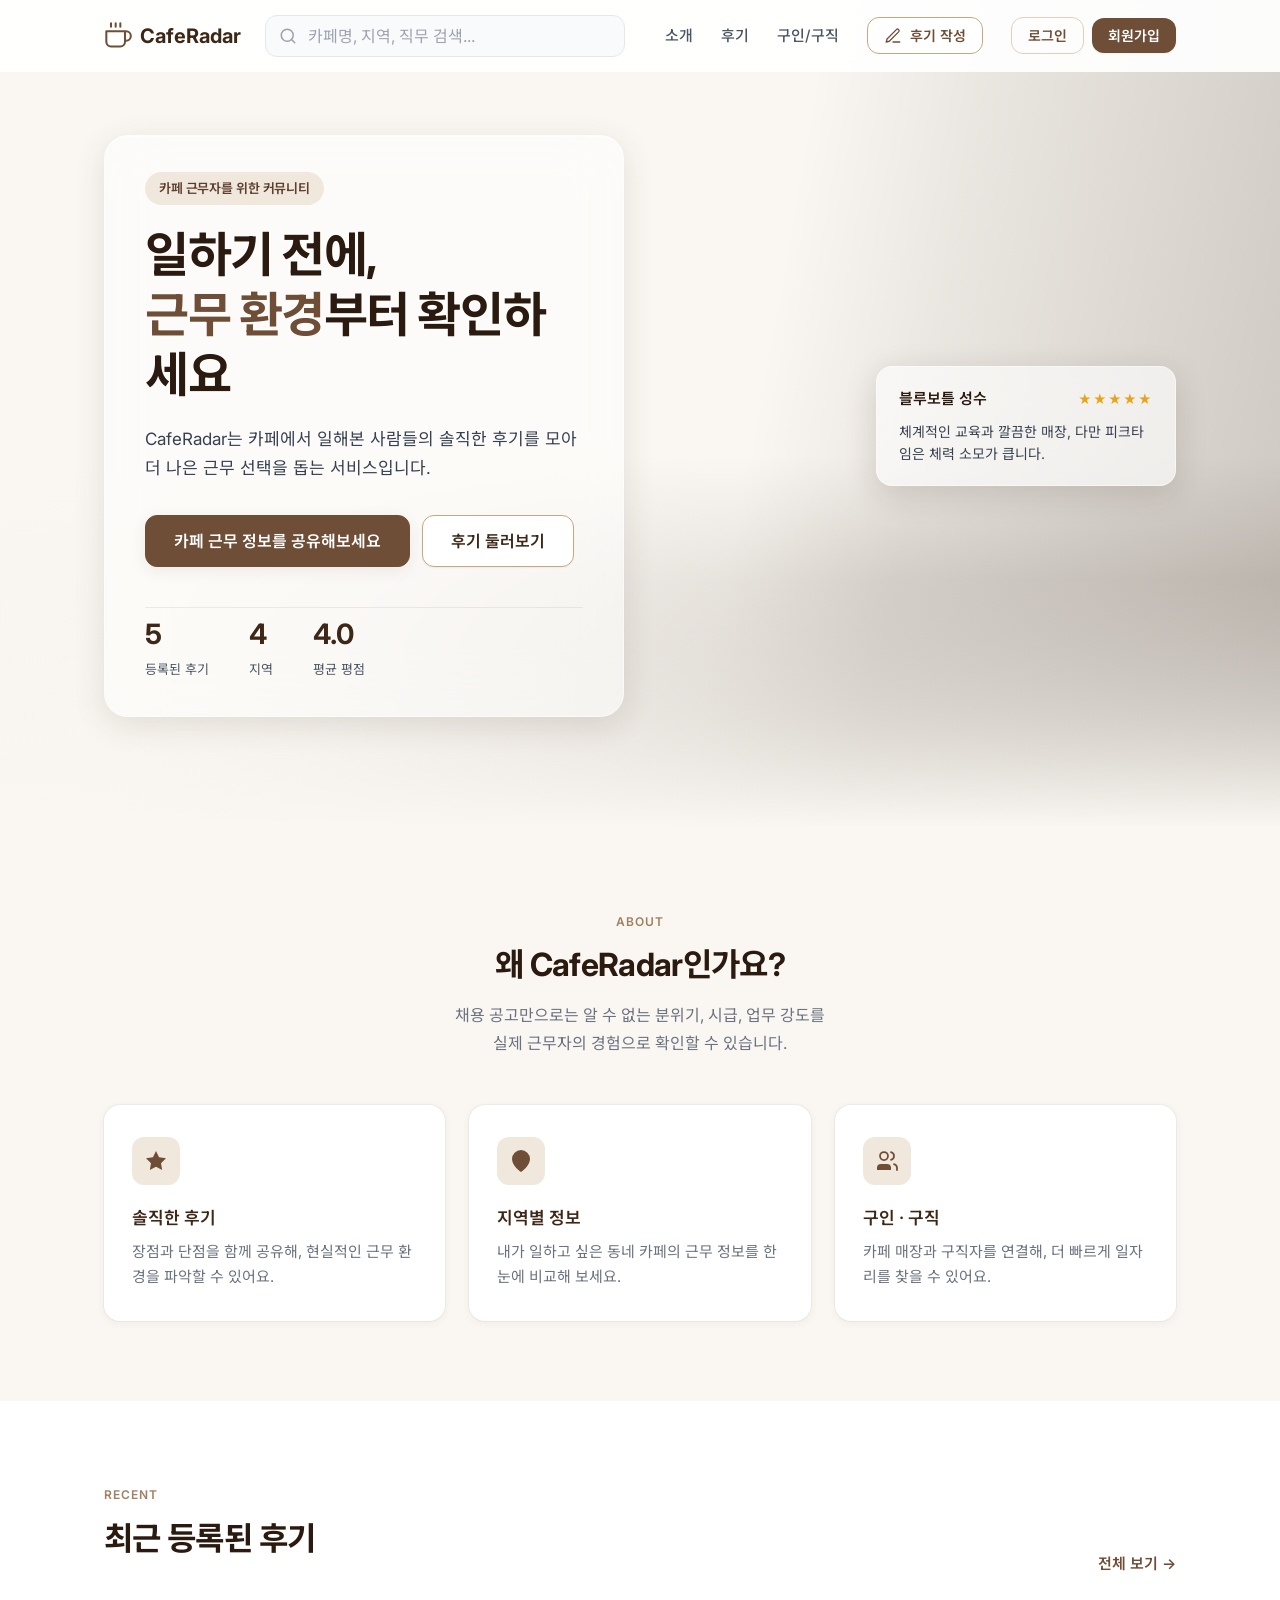
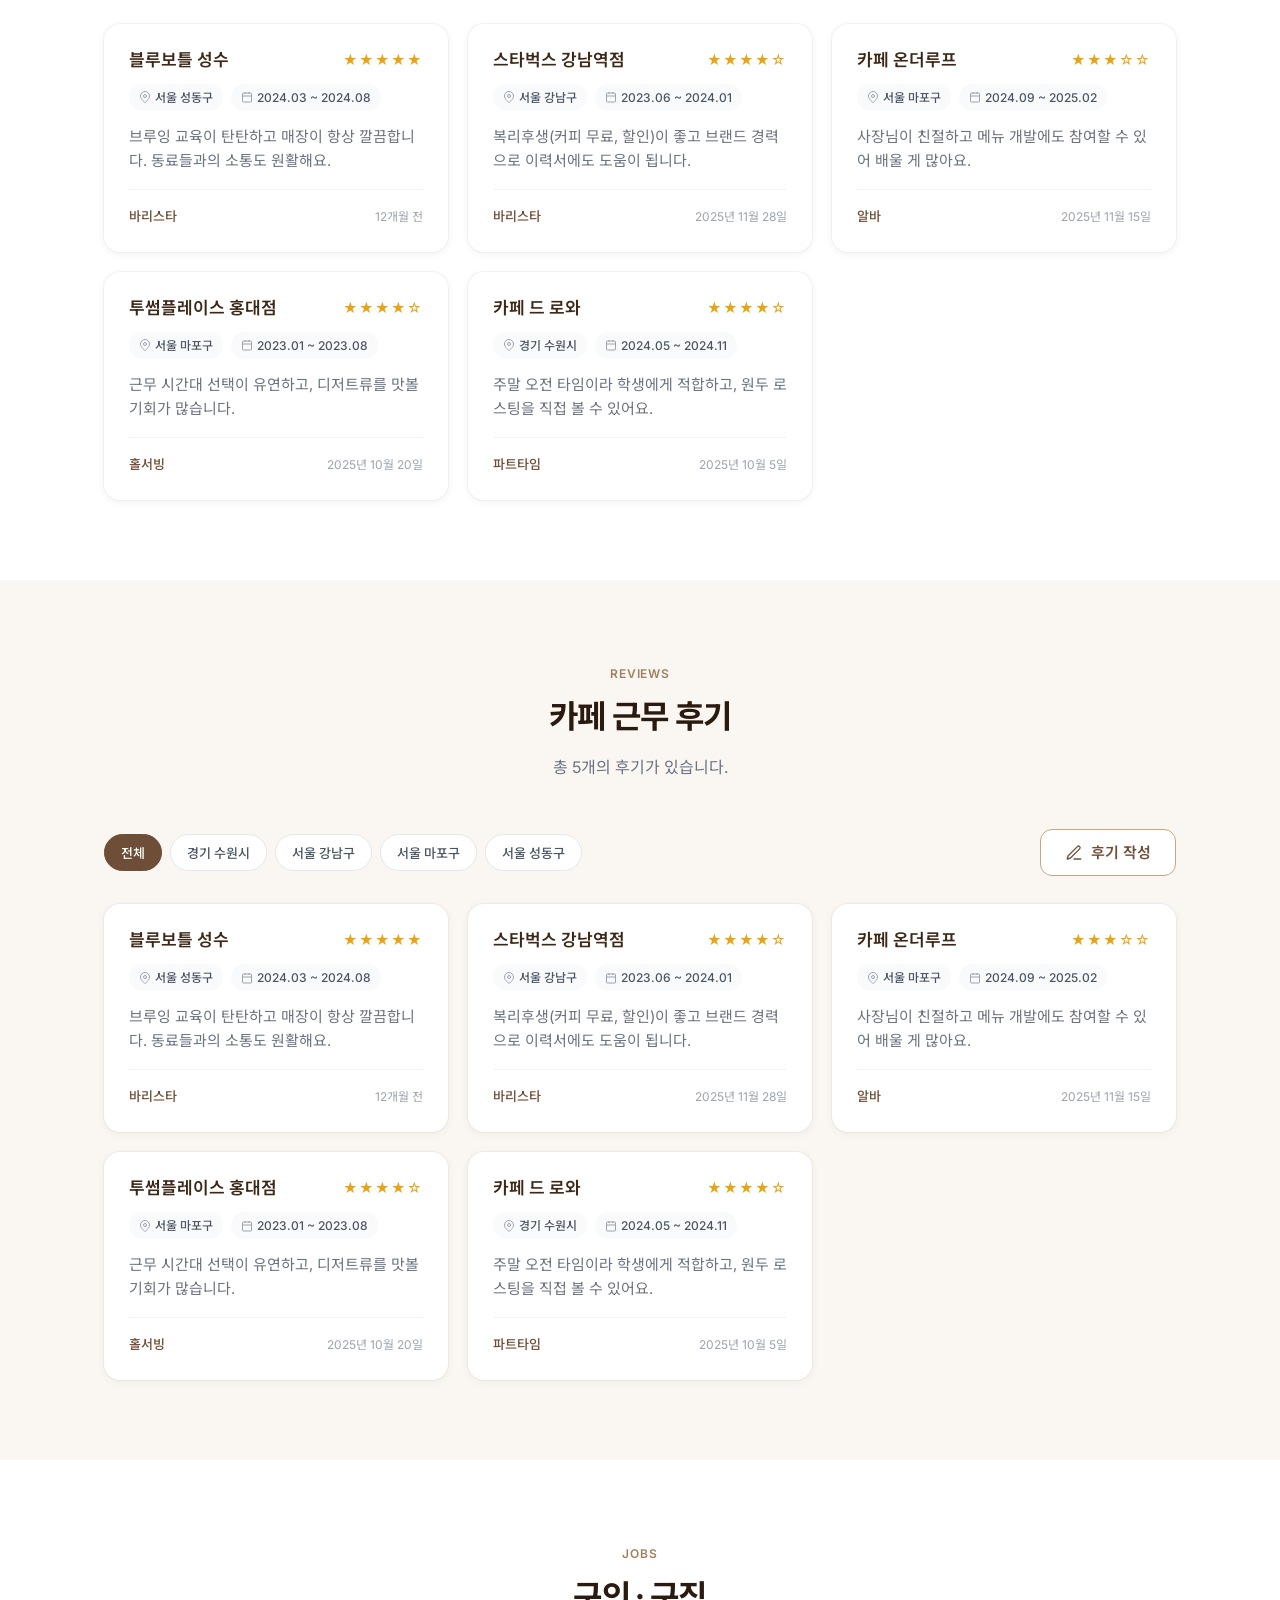
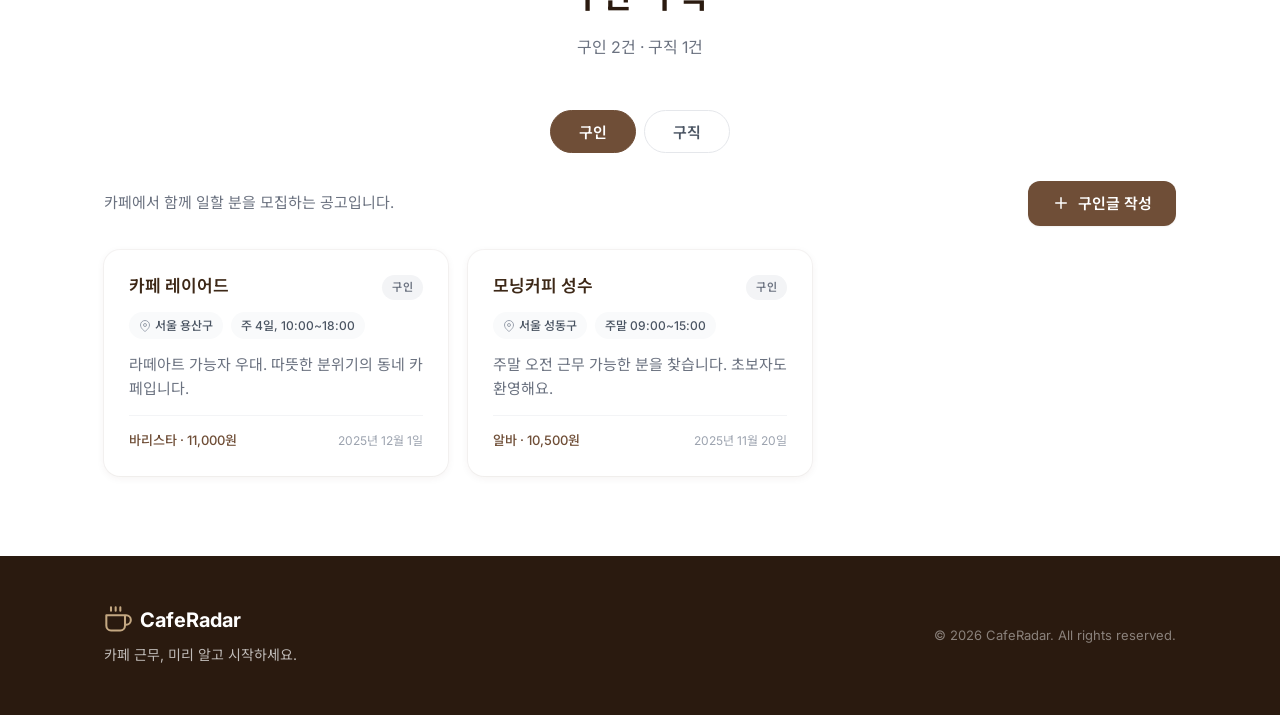
==== commit c08f5612: "fix search engine and fix design" ====
--- a/index.html
+++ b/index.html
@@ -33,7 +33,7 @@
           <path d="m21 21-4.35-4.35" />
         </svg>
         <input type="search" id="search-input" class="search-input" placeholder="카페명, 지역, 직무 검색..."
-          autocomplete="off" aria-label="통합 검색">
+          autocomplete="off" aria-label="카페명, 지역, 직무 검색">
       </div>
 
       <ul class="nav-links" id="nav-links">
@@ -75,7 +75,7 @@
       <div class="hero-bg" aria-hidden="true"></div>
       <div class="hero-photo" aria-hidden="true">
         <img
-          src="https://images.unsplash.com/photo-1511920170033-f8396924c348?w=1400&q=85&auto=format&fit=crop"
+          src="https://images.unsplash.com/photo-1495474472287-4d71bcdd2085?q=80&w=1740&auto=format&fit=crop&ixlib=rb-4.1.0&ixid=M3wxMjA3fDB8MHxwaG90by1wYWdlfHx8fGVufDB8fHx8fA%3D%3D"
           alt=""
           class="hero-photo-img"
           loading="eager"
@@ -195,13 +195,13 @@
           <p class="section-desc" id="reviews-count-text">총 0개의 후기가 있습니다.</p>
         </header>
 
-        <div class="mobile-search" id="mobile-search-wrap">
+        <div class="section-search" id="reviews-search-wrap">
           <svg class="search-icon" viewBox="0 0 24 24" aria-hidden="true">
             <circle cx="11" cy="11" r="8" />
             <path d="m21 21-4.35-4.35" />
           </svg>
-          <input type="search" id="mobile-search-input" class="search-input" placeholder="카페명, 지역, 직무 검색..."
-            autocomplete="off" aria-label="통합 검색">
+          <input type="search" id="reviews-search-input" class="search-input" placeholder="카페명, 지역, 직무 검색..."
+            autocomplete="off" aria-label="카페명, 지역, 직무 검색">
         </div>
 
         <div class="reviews-toolbar">
@@ -240,6 +240,15 @@
           <h2 class="section-title">구인 · 구직</h2>
           <p class="section-desc" id="jobs-count-text">카페 매장과 구직자를 연결합니다.</p>
         </header>
+
+        <div class="section-search" id="jobs-search-wrap">
+          <svg class="search-icon" viewBox="0 0 24 24" aria-hidden="true">
+            <circle cx="11" cy="11" r="8" />
+            <path d="m21 21-4.35-4.35" />
+          </svg>
+          <input type="search" id="jobs-search-input" class="search-input" placeholder="카페명, 지역, 직무 검색..."
+            autocomplete="off" aria-label="카페명, 지역, 직무 검색">
+        </div>
 
         <div class="jobs-tabs" role="tablist" aria-label="구인 구직 탭">
           <button type="button" class="tab-btn tab-active" role="tab" id="tab-hiring" aria-selected="true"
--- a/style.css
+++ b/style.css
@@ -412,8 +412,8 @@
   width: 100%;
   height: 100%;
   object-fit: cover;
-  object-position: 68% center;
-  filter: saturate(0.88) sepia(0.1) brightness(1.02);
+  object-position: 55% center;
+  filter: saturate(0.85) sepia(0.08) brightness(0.92);
   transform: scale(1.04);
 }
 
@@ -422,20 +422,19 @@
   inset: 0;
   background:
     linear-gradient(
-      102deg,
-      var(--brown-50) 0%,
-      rgba(250, 247, 242, 0.96) 14%,
-      rgba(250, 247, 242, 0.82) 26%,
-      rgba(250, 247, 242, 0.55) 38%,
-      rgba(250, 247, 242, 0.28) 50%,
-      rgba(250, 247, 242, 0.1) 62%,
-      rgba(250, 247, 242, 0.02) 72%,
-      transparent 82%
+      100deg,
+      rgba(250, 247, 242, 0.97) 0%,
+      rgba(250, 247, 242, 0.94) 18%,
+      rgba(250, 247, 242, 0.78) 32%,
+      rgba(250, 247, 242, 0.5) 46%,
+      rgba(250, 247, 242, 0.22) 58%,
+      rgba(42, 26, 15, 0.08) 70%,
+      rgba(42, 26, 15, 0.22) 100%
     ),
     linear-gradient(
       to top,
-      rgba(42, 26, 15, 0.18) 0%,
-      transparent 38%
+      rgba(42, 26, 15, 0.35) 0%,
+      transparent 45%
     );
   pointer-events: none;
 }
@@ -451,7 +450,16 @@
 }
 
 .hero-content {
-  max-width: 540px;
+  max-width: 520px;
+  padding: 36px 40px;
+  background: rgba(255, 255, 255, 0.55);
+  backdrop-filter: blur(28px) saturate(1.15);
+  -webkit-backdrop-filter: blur(28px) saturate(1.15);
+  border-radius: var(--radius-xl);
+  border: 1px solid rgba(255, 255, 255, 0.45);
+  box-shadow:
+    0 8px 32px rgba(61, 40, 23, 0.12),
+    inset 0 1px 0 rgba(255, 255, 255, 0.5);
 }
 
 .hero-badge {
@@ -460,7 +468,7 @@
   margin-bottom: 20px;
   font-size: 0.8125rem;
   font-weight: 600;
-  color: var(--color-primary);
+  color: var(--brown-700);
   background: var(--color-primary-light);
   border-radius: 100px;
   letter-spacing: -0.01em;
@@ -473,6 +481,7 @@
   letter-spacing: -0.03em;
   color: var(--brown-900);
   margin-bottom: 20px;
+  text-shadow: 0 1px 3px rgba(255, 255, 255, 0.6);
 }
 
 .hero-highlight {
@@ -481,7 +490,7 @@
 
 .hero-desc {
   font-size: 1.0625rem;
-  color: var(--color-text-muted);
+  color: var(--gray-700);
   line-height: 1.7;
   margin-bottom: 32px;
 }
@@ -490,12 +499,41 @@
   display: flex;
   flex-wrap: wrap;
   gap: 12px;
-  margin-bottom: 48px;
+  margin-bottom: 40px;
+}
+
+/* Hero 버튼 — 배경 사진 위에서도 선명하게 */
+.hero-actions .btn-write {
+  background: var(--color-primary);
+  color: var(--white);
+  border-color: var(--color-primary);
+  box-shadow: var(--shadow-md);
+}
+
+.hero-actions .btn-write:hover {
+  background: var(--color-primary-hover);
+  border-color: var(--color-primary-hover);
+  color: var(--white);
+}
+
+.hero-actions .btn-outline {
+  background: var(--white);
+  border-color: var(--brown-300);
+  color: var(--brown-800);
+  box-shadow: var(--shadow-sm);
+}
+
+.hero-actions .btn-outline:hover {
+  background: var(--brown-50);
+  border-color: var(--color-primary);
+  color: var(--color-primary);
 }
 
 .hero-stats {
   display: flex;
   gap: 40px;
+  padding-top: 4px;
+  border-top: 1px solid rgba(111, 78, 55, 0.1);
 }
 
 .stat-value {
@@ -507,7 +545,7 @@
 
 .stat-label {
   font-size: 0.8125rem;
-  color: var(--color-text-muted);
+  color: var(--gray-600);
   margin-top: 2px;
 }
 
@@ -516,13 +554,25 @@
   justify-self: end;
   align-self: center;
   max-width: 300px;
-  padding: 18px 20px;
-  background: rgba(255, 255, 255, 0.82);
-  backdrop-filter: blur(12px);
-  -webkit-backdrop-filter: blur(12px);
+  padding: 20px 22px;
+  background: rgba(255, 255, 255, 0.62);
+  backdrop-filter: blur(20px) saturate(1.1);
+  -webkit-backdrop-filter: blur(20px) saturate(1.1);
   border-radius: var(--radius-lg);
-  box-shadow: 0 8px 32px rgba(61, 40, 23, 0.1);
-  border: 1px solid rgba(255, 255, 255, 0.55);
+  box-shadow: 0 8px 32px rgba(42, 26, 15, 0.15);
+  border: 1px solid rgba(255, 255, 255, 0.45);
+}
+
+.preview-cafe {
+  font-weight: 600;
+  font-size: 0.9375rem;
+  color: var(--brown-900);
+}
+
+.preview-summary {
+  font-size: 0.875rem;
+  color: var(--gray-700);
+  line-height: 1.55;
 }
 
 .preview-card-header {
@@ -530,24 +580,12 @@
   justify-content: space-between;
   align-items: center;
   margin-bottom: 10px;
-}
-
-.preview-cafe {
-  font-weight: 600;
-  font-size: 0.9375rem;
-  color: var(--brown-800);
 }
 
 .preview-stars {
   font-size: 0.8125rem;
   color: var(--color-star);
   letter-spacing: 1px;
-}
-
-.preview-summary {
-  font-size: 0.875rem;
-  color: var(--color-text-muted);
-  line-height: 1.55;
 }
 
 /* =============================================
@@ -1449,9 +1487,16 @@
   }
 }
 
-/* Mobile search (hidden on desktop) */
-.mobile-search {
+/* Section search — 후기·구인/구직 동일 UI (모바일에서 헤더 검색 대체) */
+.section-search {
   display: none;
+  position: relative;
+  margin-bottom: 24px;
+}
+
+.section-search .search-input {
+  width: 100%;
+  background: var(--white);
 }
 
 /* Search highlight */
@@ -1482,11 +1527,18 @@
     background:
       linear-gradient(
         to bottom,
-        rgba(250, 247, 242, 0.15) 0%,
-        rgba(250, 247, 242, 0.72) 42%,
-        rgba(250, 247, 242, 0.92) 58%,
-        var(--brown-50) 72%
+        rgba(42, 26, 15, 0.35) 0%,
+        rgba(250, 247, 242, 0.55) 28%,
+        rgba(250, 247, 242, 0.92) 50%,
+        var(--brown-50) 68%
       );
+  }
+
+  .hero-content {
+    padding: 28px 24px;
+    margin: 0 auto;
+    max-width: 520px;
+    background: rgba(255, 255, 255, 0.72);
   }
 
   .hero-bg {
@@ -1543,7 +1595,7 @@
     display: none;
   }
 
-  .mobile-search {
+  .section-search {
     display: block;
   }
 
@@ -1615,13 +1667,6 @@
     text-align: center;
   }
 
-  /* Mobile search bar in reviews section */
-  .mobile-search {
-    display: block;
-    position: relative;
-    margin-bottom: 20px;
-  }
-
   .hero {
     padding-top: calc(var(--header-height) + 40px);
     padding-bottom: 56px;
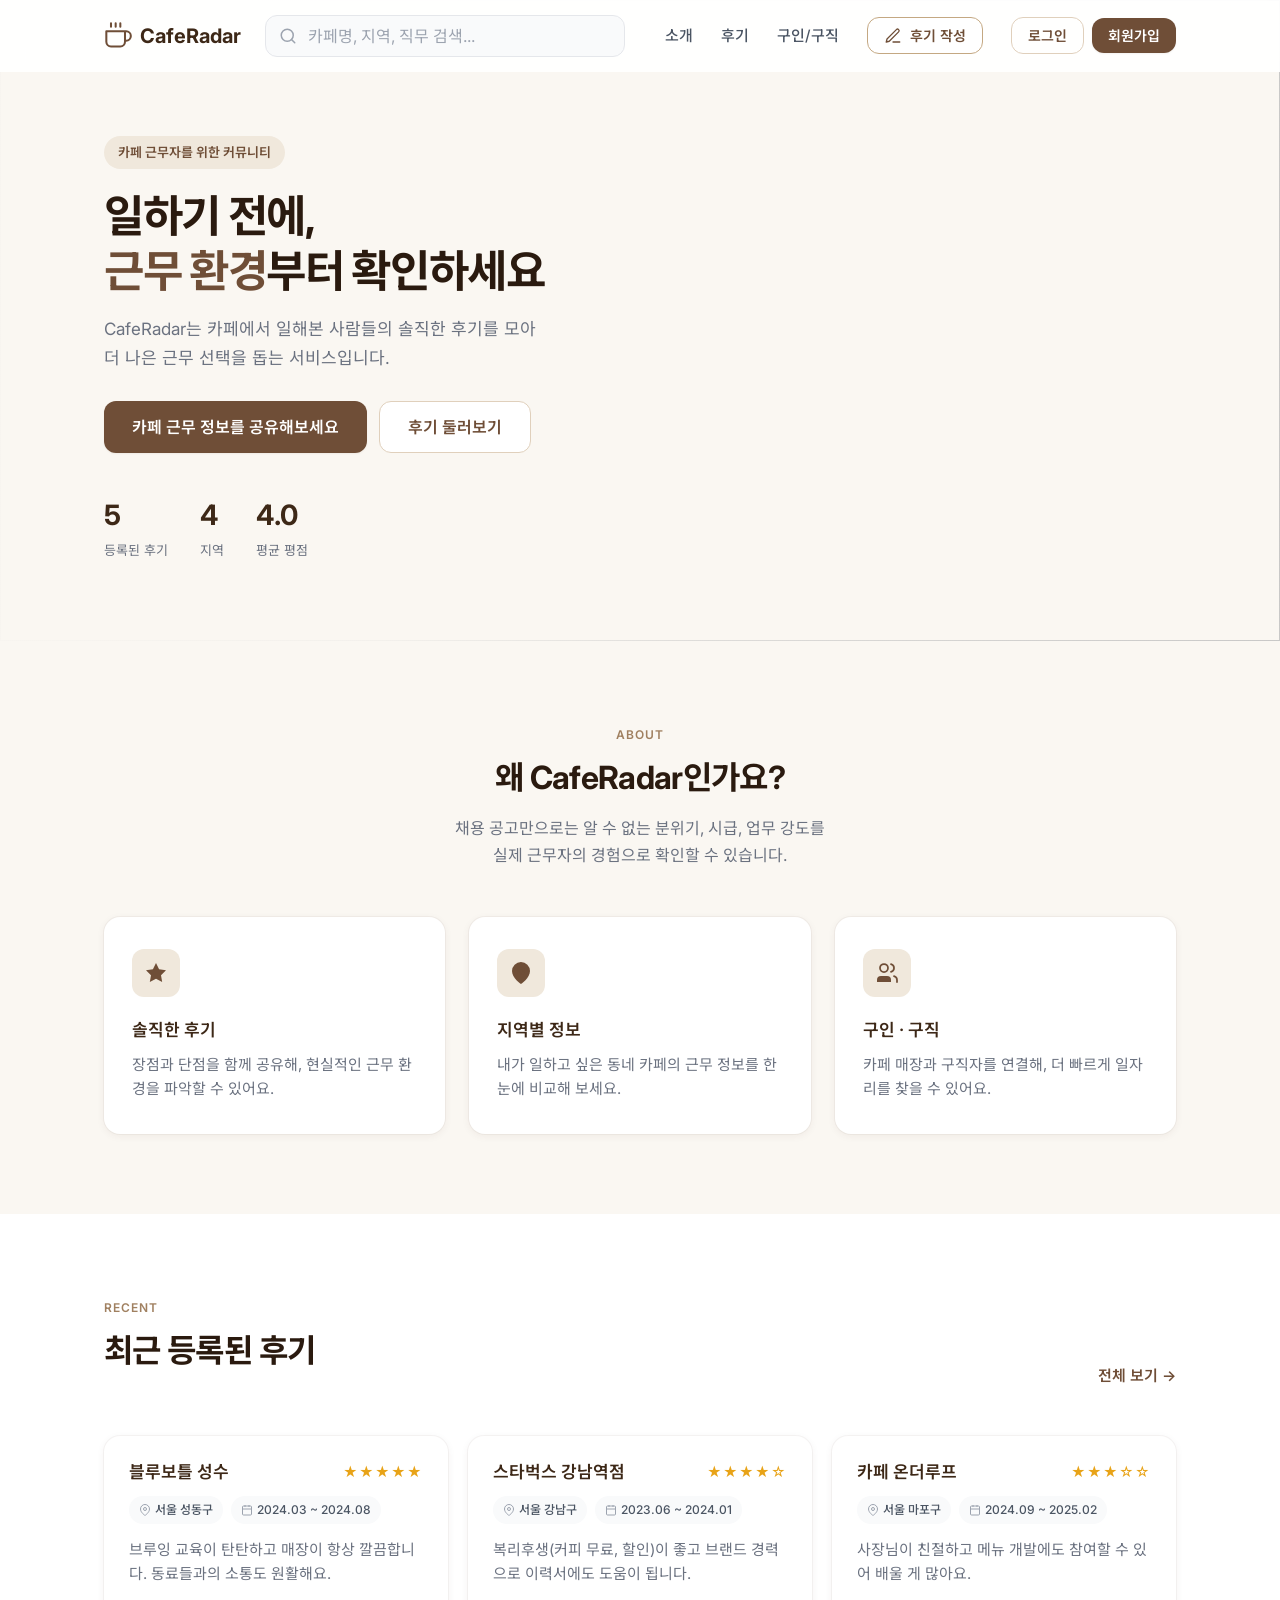
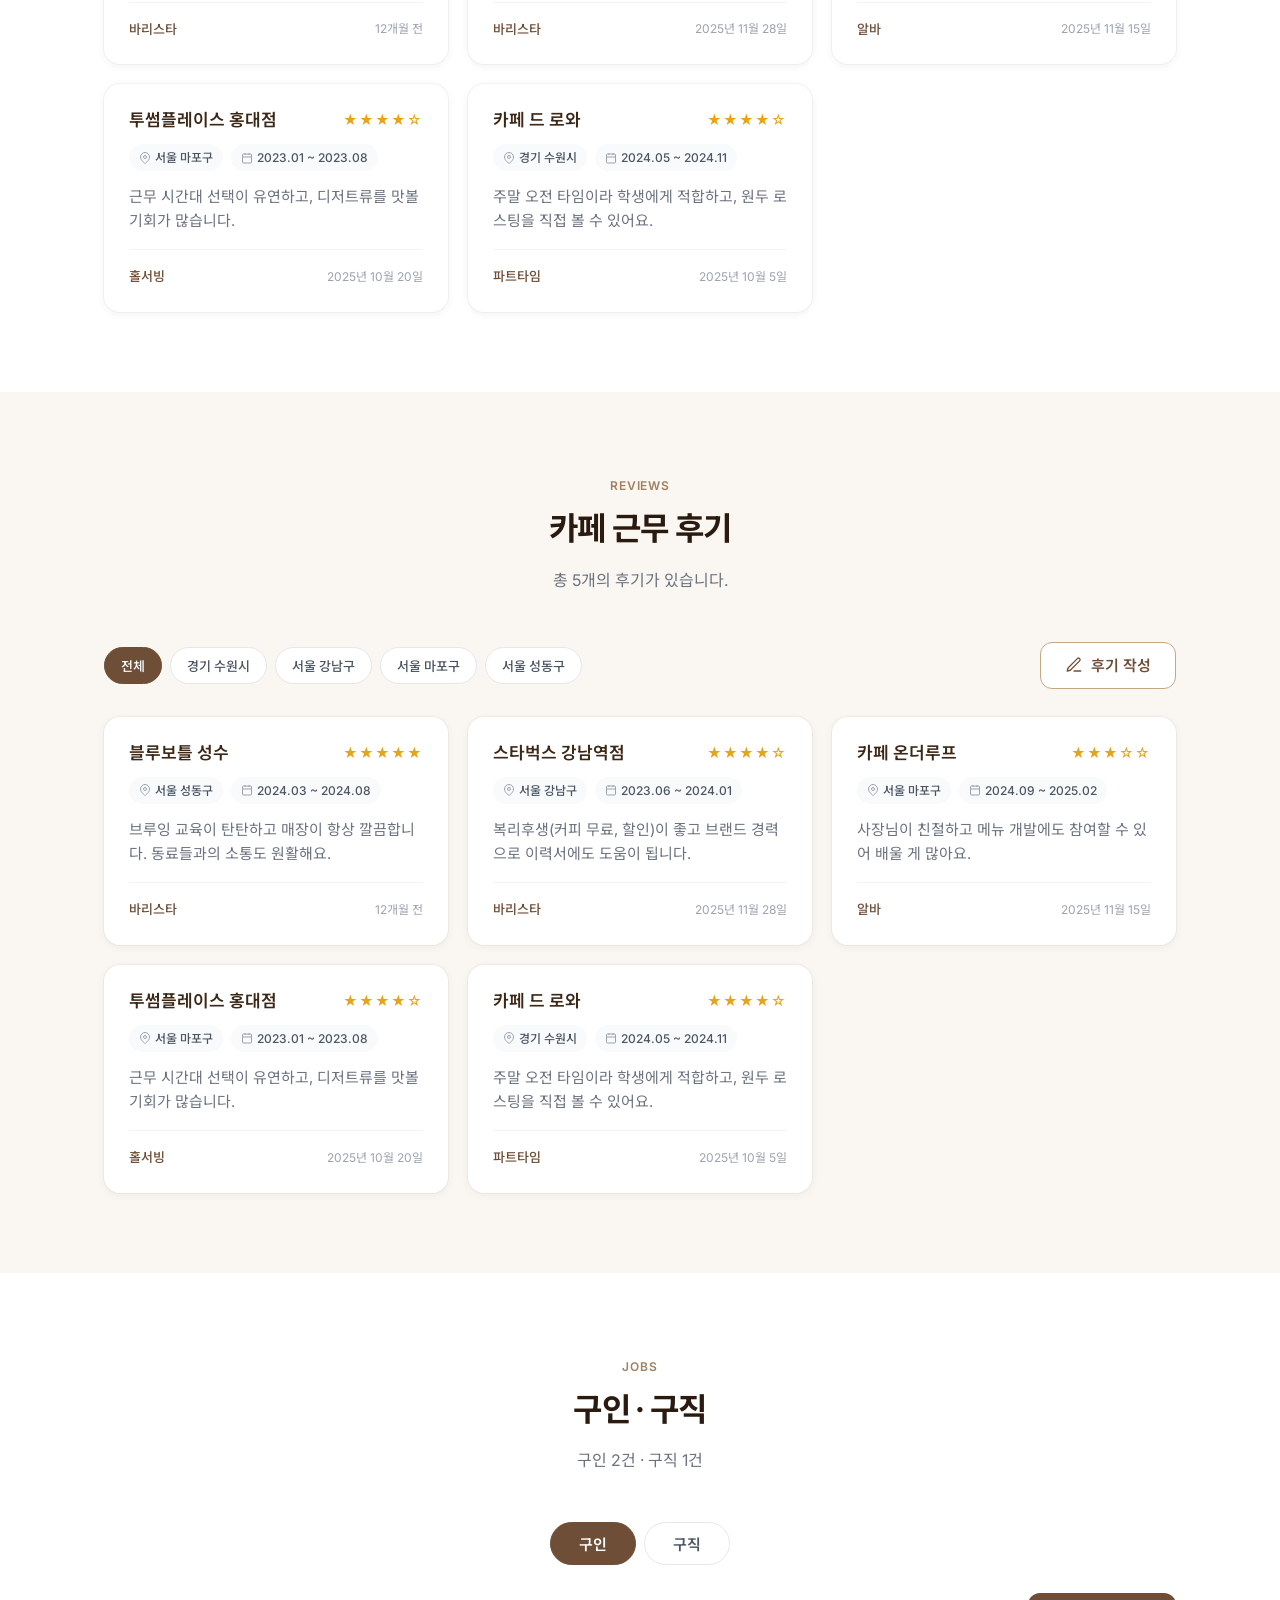
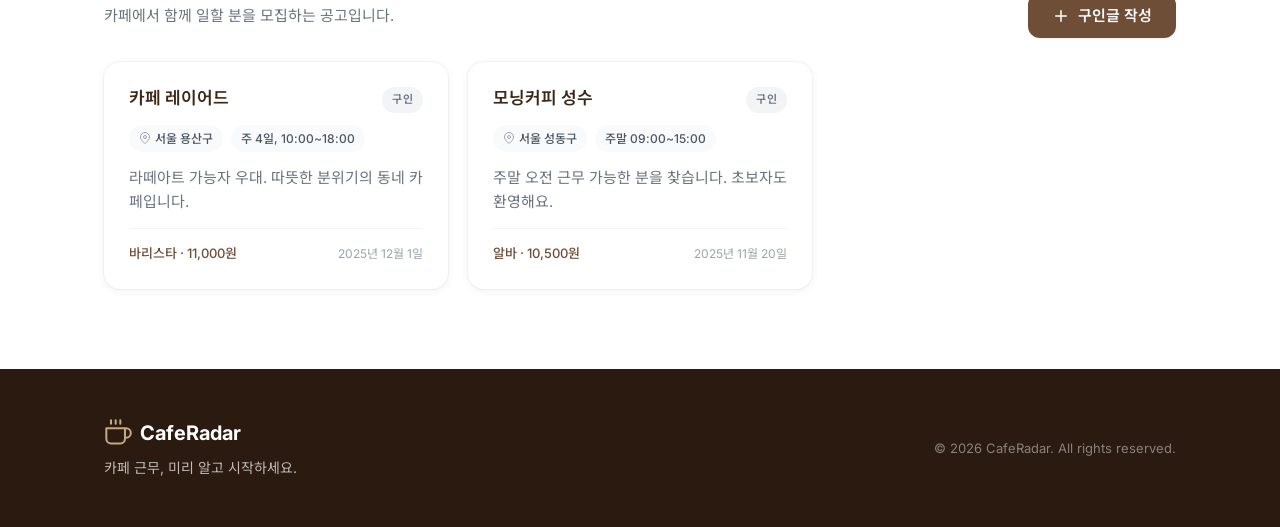
==== commit 76ee1463: "fix design" ====
--- a/index.html
+++ b/index.html
@@ -72,16 +72,15 @@
   <main>
     <!-- 히어로 -->
     <section class="hero" id="hero">
-      <div class="hero-bg" aria-hidden="true"></div>
-      <div class="hero-photo" aria-hidden="true">
+      <div class="hero-backdrop" aria-hidden="true">
         <img
-          src="https://images.unsplash.com/photo-1495474472287-4d71bcdd2085?q=80&w=1740&auto=format&fit=crop&ixlib=rb-4.1.0&ixid=M3wxMjA3fDB8MHxwaG90by1wYWdlfHx8fGVufDB8fHx8fA%3D%3D"
+          src="https://images.unsplash.com/photo-1495474472287-4d71bcdd2085?q=80&w=1600&auto=format&fit=crop"
           alt=""
-          class="hero-photo-img"
+          class="hero-bg-img"
           loading="eager"
-          width="1400"
+          width="1600"
           height="900">
-        <div class="hero-photo-overlay"></div>
+        <div class="hero-bg-shade"></div>
       </div>
       <div class="container hero-inner">
         <div class="hero-content">
@@ -95,7 +94,7 @@
             더 나은 근무 선택을 돕는 서비스입니다.
           </p>
           <div class="hero-actions">
-            <button type="button" class="btn btn-write btn-lg" id="hero-cta-btn">
+            <button type="button" class="btn btn-primary btn-lg" id="hero-cta-btn">
               카페 근무 정보를 공유해보세요
             </button>
             <a href="#reviews" class="btn btn-outline btn-lg">후기 둘러보기</a>
@@ -115,14 +114,6 @@
             </div>
           </dl>
         </div>
-
-        <article class="hero-float-card" aria-hidden="true">
-          <div class="preview-card-header">
-            <span class="preview-cafe">블루보틀 성수</span>
-            <span class="preview-stars">★★★★★</span>
-          </div>
-          <p class="preview-summary">체계적인 교육과 깔끔한 매장, 다만 피크타임은 체력 소모가 큽니다.</p>
-        </article>
       </div>
     </section>
 
--- a/style.css
+++ b/style.css
@@ -376,90 +376,43 @@
 
 .hero {
   position: relative;
-  min-height: calc(100vh - var(--header-height));
-  padding: calc(var(--header-height) + 48px) 0 96px;
+  padding: calc(var(--header-height) + 64px) 0 80px;
   overflow: hidden;
-  display: flex;
-  align-items: center;
   background: var(--brown-50);
 }
 
-/* 하단 — 다음 섹션으로 부드럽게 이어지는 페이드 */
-.hero-bg {
+.hero-backdrop {
+  position: absolute;
+  inset: 0;
+  z-index: 0;
+}
+
+.hero-bg-img {
+  width: 100%;
+  height: 100%;
+  object-fit: cover;
+  object-position: center;
+}
+
+.hero-bg-shade {
   position: absolute;
   inset: 0;
   background: linear-gradient(
-    to bottom,
-    transparent 0%,
-    transparent 70%,
-    rgba(250, 247, 242, 0.5) 86%,
-    var(--brown-50) 100%
+    to right,
+    rgba(250, 247, 242, 0.96) 0%,
+    rgba(250, 247, 242, 0.88) 30%,
+    rgba(250, 247, 242, 0.5) 55%,
+    rgba(250, 247, 242, 0.15) 100%
   );
-  pointer-events: none;
-  z-index: 2;
-}
-
-/* 사진 — Hero 전체를 덮고, 그 위에 그radient로 자연스럽게 블렌드 */
-.hero-photo {
-  position: absolute;
-  inset: 0;
-  width: 100%;
-  height: 100%;
-  z-index: 0;
-}
-
-.hero-photo-img {
-  width: 100%;
-  height: 100%;
-  object-fit: cover;
-  object-position: 55% center;
-  filter: saturate(0.85) sepia(0.08) brightness(0.92);
-  transform: scale(1.04);
-}
-
-.hero-photo-overlay {
-  position: absolute;
-  inset: 0;
-  background:
-    linear-gradient(
-      100deg,
-      rgba(250, 247, 242, 0.97) 0%,
-      rgba(250, 247, 242, 0.94) 18%,
-      rgba(250, 247, 242, 0.78) 32%,
-      rgba(250, 247, 242, 0.5) 46%,
-      rgba(250, 247, 242, 0.22) 58%,
-      rgba(42, 26, 15, 0.08) 70%,
-      rgba(42, 26, 15, 0.22) 100%
-    ),
-    linear-gradient(
-      to top,
-      rgba(42, 26, 15, 0.35) 0%,
-      transparent 45%
-    );
-  pointer-events: none;
 }
 
 .hero-inner {
   position: relative;
-  z-index: 3;
-  display: grid;
-  grid-template-columns: 1.05fr 0.95fr;
-  gap: 56px;
-  align-items: center;
-  width: 100%;
+  z-index: 1;
 }
 
 .hero-content {
-  max-width: 520px;
-  padding: 36px 40px;
-  background: rgba(255, 255, 255, 0.55);
-  backdrop-filter: blur(28px) saturate(1.15);
-  -webkit-backdrop-filter: blur(28px) saturate(1.15);
-  border-radius: var(--radius-xl);
-  border: 1px solid rgba(255, 255, 255, 0.45);
-  box-shadow:
-    0 8px 32px rgba(61, 40, 23, 0.12),
-    inset 0 1px 0 rgba(255, 255, 255, 0.5);
+  max-width: 540px;
 }
 
 .hero-badge {
@@ -468,20 +421,18 @@
   margin-bottom: 20px;
   font-size: 0.8125rem;
   font-weight: 600;
-  color: var(--brown-700);
+  color: var(--color-primary);
   background: var(--color-primary-light);
   border-radius: 100px;
-  letter-spacing: -0.01em;
 }
 
 .hero-title {
-  font-size: clamp(2rem, 5vw, 3rem);
+  font-size: clamp(2rem, 5vw, 2.75rem);
   font-weight: 700;
   line-height: 1.25;
   letter-spacing: -0.03em;
   color: var(--brown-900);
-  margin-bottom: 20px;
-  text-shadow: 0 1px 3px rgba(255, 255, 255, 0.6);
+  margin-bottom: 16px;
 }
 
 .hero-highlight {
@@ -490,9 +441,9 @@
 
 .hero-desc {
   font-size: 1.0625rem;
-  color: var(--gray-700);
+  color: var(--color-text-muted);
   line-height: 1.7;
-  margin-bottom: 32px;
+  margin-bottom: 28px;
 }
 
 .hero-actions {
@@ -502,90 +453,25 @@
   margin-bottom: 40px;
 }
 
-/* Hero 버튼 — 배경 사진 위에서도 선명하게 */
-.hero-actions .btn-write {
-  background: var(--color-primary);
-  color: var(--white);
-  border-color: var(--color-primary);
-  box-shadow: var(--shadow-md);
-}
-
-.hero-actions .btn-write:hover {
-  background: var(--color-primary-hover);
-  border-color: var(--color-primary-hover);
-  color: var(--white);
-}
-
-.hero-actions .btn-outline {
-  background: var(--white);
-  border-color: var(--brown-300);
-  color: var(--brown-800);
-  box-shadow: var(--shadow-sm);
-}
-
-.hero-actions .btn-outline:hover {
-  background: var(--brown-50);
-  border-color: var(--color-primary);
-  color: var(--color-primary);
-}
-
 .hero-stats {
   display: flex;
-  gap: 40px;
-  padding-top: 4px;
-  border-top: 1px solid rgba(111, 78, 55, 0.1);
+  gap: 32px;
 }
 
 .stat-value {
   font-size: 1.75rem;
   font-weight: 700;
   color: var(--brown-800);
-  letter-spacing: -0.02em;
 }
 
 .stat-label {
   font-size: 0.8125rem;
-  color: var(--gray-600);
+  color: var(--color-text-muted);
   margin-top: 2px;
 }
 
-/* Hero 플로팅 카드 */
-.hero-float-card {
-  justify-self: end;
-  align-self: center;
-  max-width: 300px;
-  padding: 20px 22px;
-  background: rgba(255, 255, 255, 0.62);
-  backdrop-filter: blur(20px) saturate(1.1);
-  -webkit-backdrop-filter: blur(20px) saturate(1.1);
-  border-radius: var(--radius-lg);
-  box-shadow: 0 8px 32px rgba(42, 26, 15, 0.15);
-  border: 1px solid rgba(255, 255, 255, 0.45);
-}
-
-.preview-cafe {
-  font-weight: 600;
-  font-size: 0.9375rem;
-  color: var(--brown-900);
-}
-
-.preview-summary {
-  font-size: 0.875rem;
-  color: var(--gray-700);
-  line-height: 1.55;
-}
-
-.preview-card-header {
-  display: flex;
-  justify-content: space-between;
-  align-items: center;
-  margin-bottom: 10px;
-}
-
-.preview-stars {
-  font-size: 0.8125rem;
-  color: var(--color-star);
-  letter-spacing: 1px;
+.hero-actions .btn-outline {
+  background: var(--white);
 }
 
 /* =============================================
@@ -1512,66 +1398,26 @@
 
 @media (max-width: 960px) {
   .hero {
-    min-height: auto;
-    padding: calc(var(--header-height) + 40px) 0 64px;
-    flex-direction: column;
-    align-items: stretch;
-  }
-
-  .hero-photo-img {
-    object-position: center 30%;
-    transform: scale(1.08);
-  }
-
-  .hero-photo-overlay {
-    background:
-      linear-gradient(
-        to bottom,
-        rgba(42, 26, 15, 0.35) 0%,
-        rgba(250, 247, 242, 0.55) 28%,
-        rgba(250, 247, 242, 0.92) 50%,
-        var(--brown-50) 68%
-      );
-  }
-
-  .hero-content {
-    padding: 28px 24px;
-    margin: 0 auto;
-    max-width: 520px;
-    background: rgba(255, 255, 255, 0.72);
-  }
-
-  .hero-bg {
+    padding: calc(var(--header-height) + 40px) 0 56px;
+  }
+
+  .hero-bg-shade {
     background: linear-gradient(
       to bottom,
-      transparent 0%,
-      transparent 78%,
-      var(--brown-50) 100%
+      rgba(250, 247, 242, 0.25) 0%,
+      rgba(250, 247, 242, 0.82) 50%,
+      rgba(250, 247, 242, 0.96) 100%
     );
-  }
-
-  .hero-inner {
-    grid-template-columns: 1fr;
-    gap: 28px;
-    text-align: center;
   }
 
   .hero-content {
     max-width: none;
-  }
-
-  .hero-actions {
-    justify-content: center;
-  }
-
+    text-align: center;
+  }
+
+  .hero-actions,
   .hero-stats {
     justify-content: center;
-  }
-
-  .hero-float-card {
-    justify-self: center;
-    max-width: 360px;
-    margin: 0 auto;
   }
 
   .feature-grid {
@@ -1668,8 +1514,7 @@
   }
 
   .hero {
-    padding-top: calc(var(--header-height) + 40px);
-    padding-bottom: 56px;
+    padding-bottom: 48px;
   }
 
   .hero-br {
@@ -1740,10 +1585,6 @@
 
   .hero-actions .btn {
     width: 100%;
-  }
-
-  .hero-float-card {
-    max-width: calc(100% - 32px);
   }
 
   .modal {
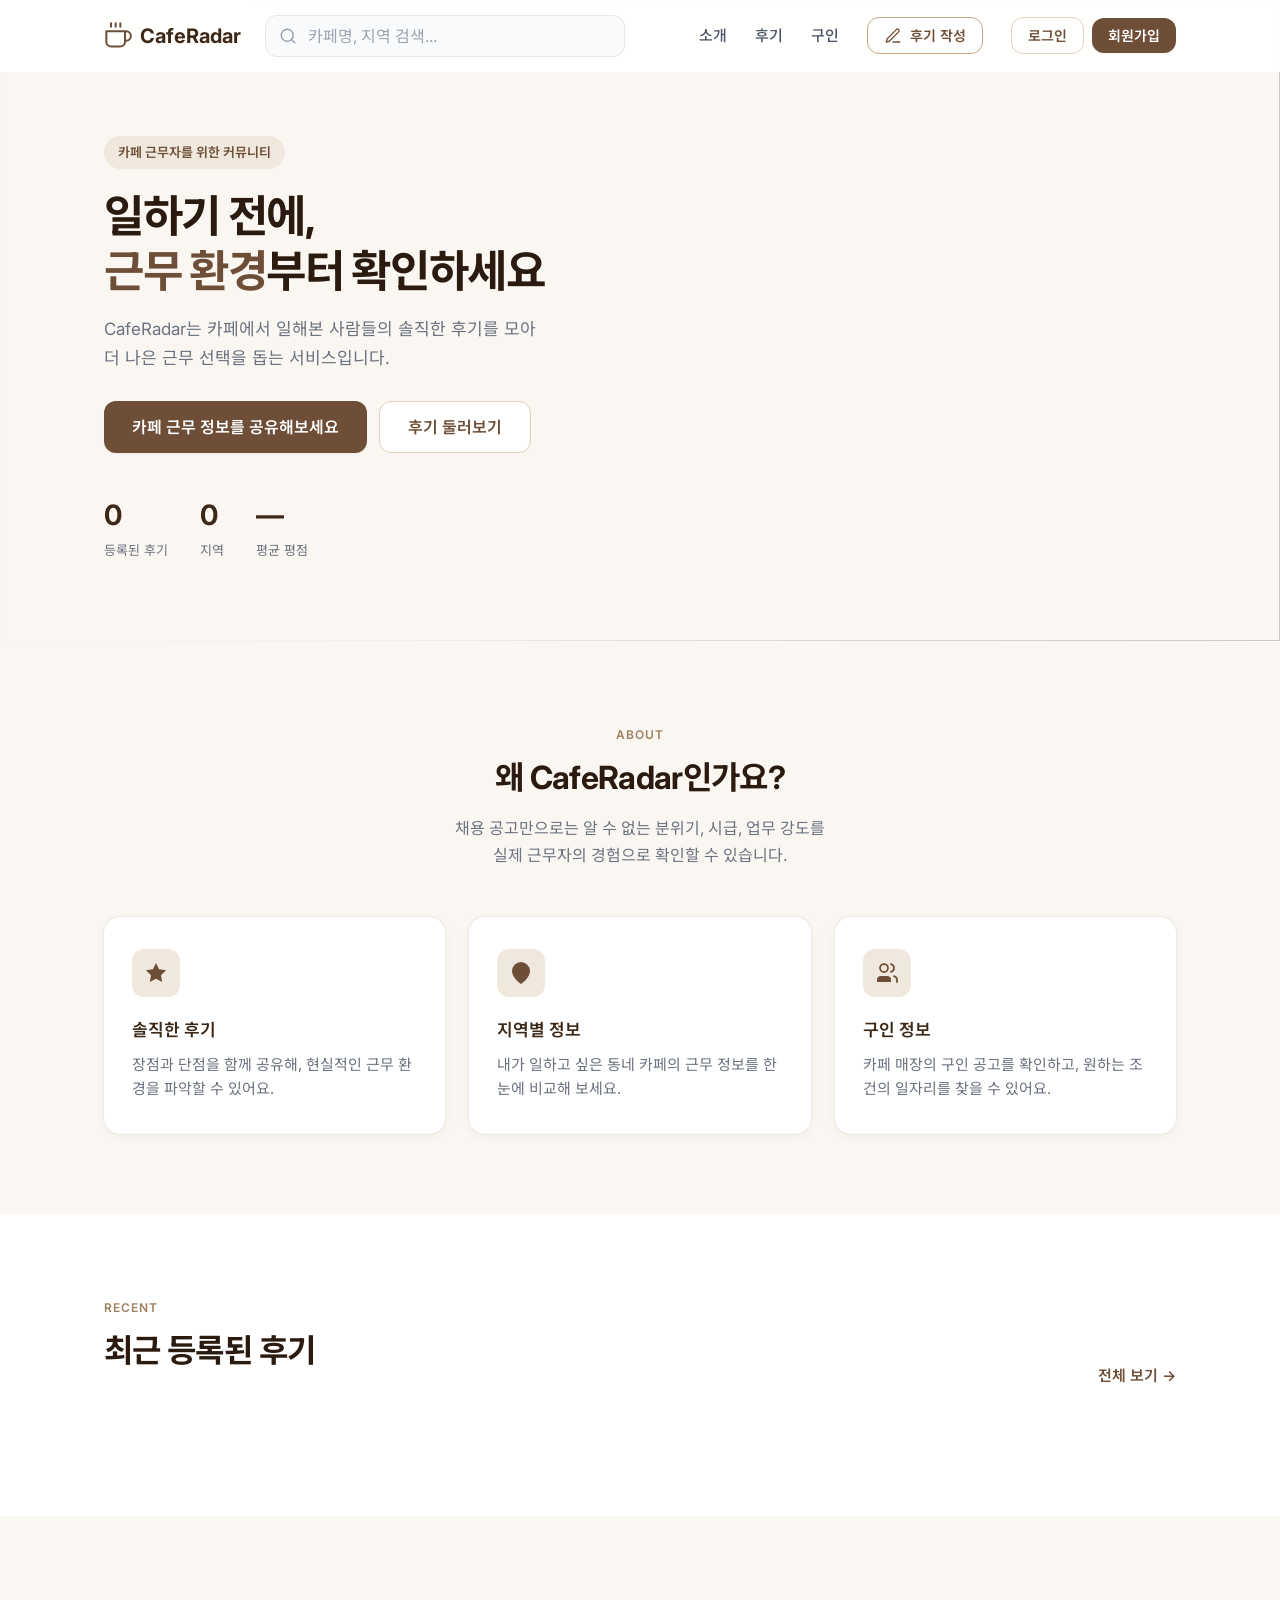
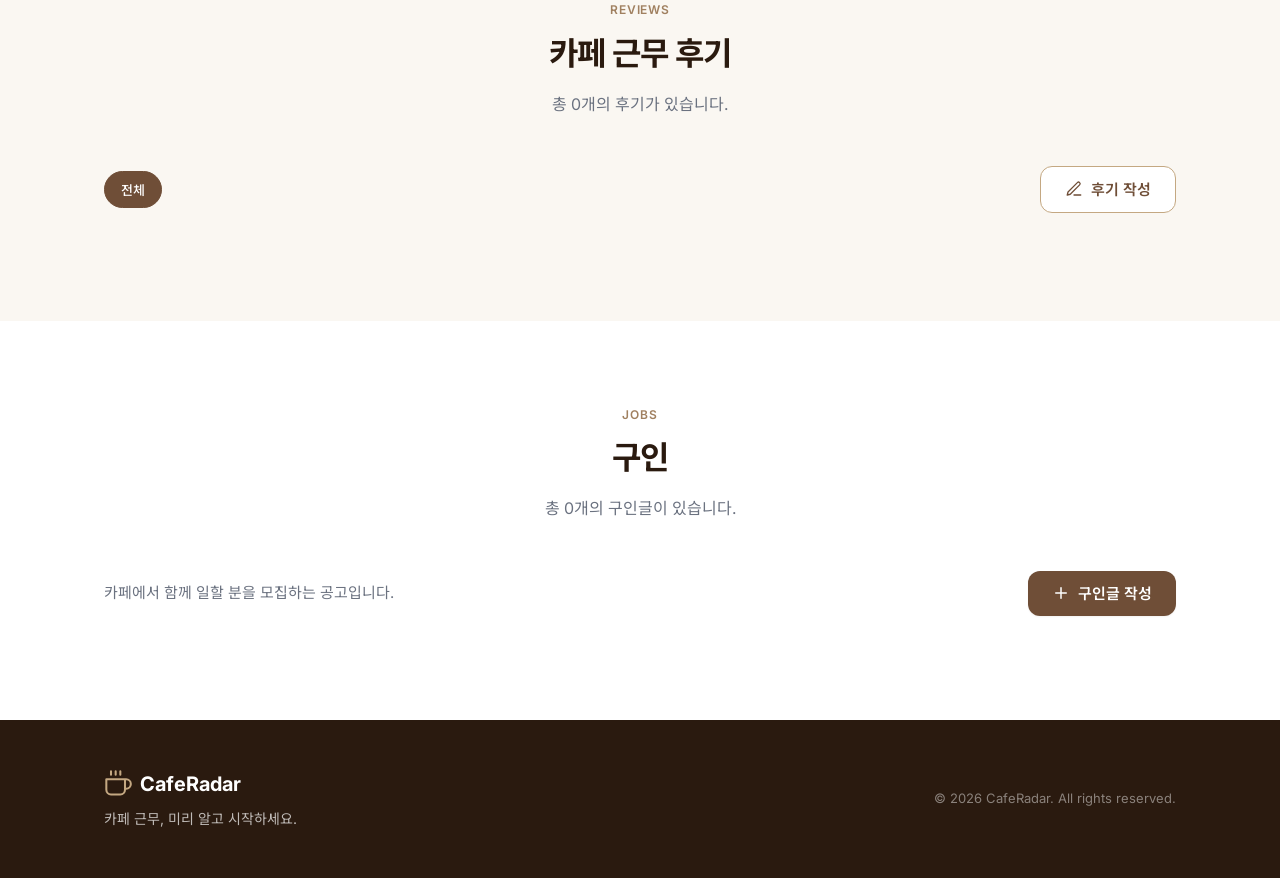
==== commit 30fa5c45: "connect supabase" ====
--- a/index.html
+++ b/index.html
@@ -32,14 +32,14 @@
           <circle cx="11" cy="11" r="8" />
           <path d="m21 21-4.35-4.35" />
         </svg>
-        <input type="search" id="search-input" class="search-input" placeholder="카페명, 지역, 직무 검색..."
-          autocomplete="off" aria-label="카페명, 지역, 직무 검색">
+        <input type="search" id="search-input" class="search-input" placeholder="카페명, 지역 검색..."
+          autocomplete="off" aria-label="카페명, 지역 검색">
       </div>
 
       <ul class="nav-links" id="nav-links">
         <li><a href="#about">소개</a></li>
         <li><a href="#reviews">후기</a></li>
-        <li><a href="#jobs">구인/구직</a></li>
+        <li><a href="#jobs">구인</a></li>
         <li>
           <button type="button" class="btn btn-write btn-sm" id="nav-write-btn">
             <svg class="btn-icon" viewBox="0 0 24 24" aria-hidden="true">
@@ -156,8 +156,8 @@
                 <path d="M22 21v-2a4 4 0 0 0-3-3.87M16 3.13a4 4 0 0 1 0 7.75" />
               </svg>
             </div>
-            <h3 class="feature-title">구인 · 구직</h3>
-            <p class="feature-text">카페 매장과 구직자를 연결해, 더 빠르게 일자리를 찾을 수 있어요.</p>
+            <h3 class="feature-title">구인 정보</h3>
+            <p class="feature-text">카페 매장의 구인 공고를 확인하고, 원하는 조건의 일자리를 찾을 수 있어요.</p>
           </article>
         </div>
       </div>
@@ -191,8 +191,8 @@
             <circle cx="11" cy="11" r="8" />
             <path d="m21 21-4.35-4.35" />
           </svg>
-          <input type="search" id="reviews-search-input" class="search-input" placeholder="카페명, 지역, 직무 검색..."
-            autocomplete="off" aria-label="카페명, 지역, 직무 검색">
+          <input type="search" id="reviews-search-input" class="search-input" placeholder="카페명, 지역 검색..."
+            autocomplete="off" aria-label="카페명, 지역 검색">
         </div>
 
         <div class="reviews-toolbar">
@@ -223,13 +223,13 @@
       </div>
     </section>
 
-    <!-- 구인/구직 -->
+    <!-- 구인 -->
     <section class="section jobs" id="jobs">
       <div class="container">
         <header class="section-header">
           <span class="section-label">Jobs</span>
-          <h2 class="section-title">구인 · 구직</h2>
-          <p class="section-desc" id="jobs-count-text">카페 매장과 구직자를 연결합니다.</p>
+          <h2 class="section-title">구인</h2>
+          <p class="section-desc" id="jobs-count-text">총 0개의 구인글이 있습니다.</p>
         </header>
 
         <div class="section-search" id="jobs-search-wrap">
@@ -241,53 +241,28 @@
             autocomplete="off" aria-label="카페명, 지역, 직무 검색">
         </div>
 
-        <div class="jobs-tabs" role="tablist" aria-label="구인 구직 탭">
-          <button type="button" class="tab-btn tab-active" role="tab" id="tab-hiring" aria-selected="true"
-            aria-controls="panel-hiring" data-tab="hiring">구인</button>
-          <button type="button" class="tab-btn" role="tab" id="tab-seeking" aria-selected="false"
-            aria-controls="panel-seeking" data-tab="seeking">구직</button>
-        </div>
-
         <div class="jobs-toolbar">
-          <p class="jobs-panel-desc" id="jobs-panel-desc">카페에서 함께 일할 분을 모집하는 공고입니다.</p>
+          <p class="jobs-panel-desc">카페에서 함께 일할 분을 모집하는 공고입니다.</p>
           <button type="button" class="btn btn-primary" id="jobs-write-btn">
             <svg class="btn-icon" viewBox="0 0 24 24" aria-hidden="true">
               <path d="M12 5v14M5 12h14" />
             </svg>
-            <span id="jobs-write-btn-text">구인글 작성</span>
+            구인글 작성
           </button>
         </div>
 
-        <!-- 구인 패널 -->
-        <div class="tab-panel" id="panel-hiring" role="tabpanel" aria-labelledby="tab-hiring">
-          <div class="job-grid" id="hiring-list" aria-live="polite"></div>
-          <div class="empty-state hidden" id="hiring-empty">
-            <div class="empty-icon" aria-hidden="true">
-              <svg viewBox="0 0 24 24">
-                <rect x="2" y="7" width="20" height="14" rx="2" />
-                <path d="M16 7V5a2 2 0 0 0-2-2h-4a2 2 0 0 0-2 2v2" />
-              </svg>
-            </div>
-            <h3 class="empty-title">등록된 구인글이 없어요</h3>
-            <p class="empty-text">카페 매장이라면 첫 구인글을 작성해 보세요.</p>
-            <button type="button" class="btn btn-primary" id="hiring-empty-btn">구인글 작성하기</button>
-          </div>
-        </div>
-
-        <!-- 구직 패널 -->
-        <div class="tab-panel hidden" id="panel-seeking" role="tabpanel" aria-labelledby="tab-seeking">
-          <div class="job-grid" id="seeking-list" aria-live="polite"></div>
-          <div class="empty-state hidden" id="seeking-empty">
-            <div class="empty-icon" aria-hidden="true">
-              <svg viewBox="0 0 24 24">
-                <path d="M16 21v-2a4 4 0 0 0-4-4H6a4 4 0 0 0-4 4v2" />
-                <circle cx="9" cy="7" r="4" />
-              </svg>
-            </div>
-            <h3 class="empty-title">등록된 구직글이 없어요</h3>
-            <p class="empty-text">로그인 후 나를 소개하는 구직글을 작성해 보세요.</p>
-            <button type="button" class="btn btn-primary" id="seeking-empty-btn">구직글 작성하기</button>
-          </div>
+        <div class="job-grid" id="job-list" aria-live="polite"></div>
+
+        <div class="empty-state hidden" id="job-empty">
+          <div class="empty-icon" aria-hidden="true">
+            <svg viewBox="0 0 24 24">
+              <rect x="2" y="7" width="20" height="14" rx="2" />
+              <path d="M16 7V5a2 2 0 0 0-2-2h-4a2 2 0 0 0-2 2v2" />
+            </svg>
+          </div>
+          <h3 class="empty-title">등록된 구인글이 없어요</h3>
+          <p class="empty-text">카페 매장이라면 첫 구인글을 작성해 보세요.</p>
+          <button type="button" class="btn btn-primary" id="job-empty-btn">구인글 작성하기</button>
         </div>
       </div>
     </section>
@@ -417,7 +392,7 @@
       </div>
 
       <!-- 로그인 폼 -->
-      <form class="modal-form hidden" id="login-form" novalidate>
+      <form class="modal-form" id="login-form" novalidate>
         <div class="form-group">
           <label for="login-email">이메일 <span class="required">*</span></label>
           <input type="email" id="login-email" name="email" placeholder="example@email.com" required>
@@ -433,7 +408,7 @@
       </form>
 
       <!-- 회원가입 폼 -->
-      <form class="modal-form" id="signup-form" novalidate>
+      <form class="modal-form hidden" id="signup-form" novalidate>
         <div class="form-group">
           <label for="signup-nickname">닉네임 <span class="required">*</span></label>
           <input type="text" id="signup-nickname" name="nickname" placeholder="사용할 닉네임" required>
@@ -526,65 +501,7 @@
     </div>
   </div>
 
-  <!-- 구직글 작성 모달 -->
-  <div class="modal-overlay hidden" id="seeking-modal" role="dialog" aria-modal="true" aria-labelledby="seeking-modal-title">
-    <div class="modal">
-      <header class="modal-header">
-        <h2 class="modal-title" id="seeking-modal-title">구직글 작성</h2>
-        <button type="button" class="modal-close" id="seeking-close" aria-label="닫기">
-          <svg viewBox="0 0 24 24" aria-hidden="true"><path d="M18 6 6 18M6 6l12 12" /></svg>
-        </button>
-      </header>
-      <form class="modal-form" id="seeking-form" novalidate>
-        <div class="form-group">
-          <label for="seeking-nickname">닉네임</label>
-          <input type="text" id="seeking-nickname" name="nickname" readonly>
-        </div>
-        <div class="form-row">
-          <div class="form-group">
-            <label for="seeking-region">희망 지역 <span class="required">*</span></label>
-            <input type="text" id="seeking-region" name="region" placeholder="예: 서울 마포구" required>
-          </div>
-          <div class="form-group">
-            <label for="seeking-position">희망 직무 <span class="required">*</span></label>
-            <select id="seeking-position" name="position" required>
-              <option value="">선택해주세요</option>
-              <option value="바리스타">바리스타</option>
-              <option value="홀서빙">홀서빙</option>
-              <option value="매장관리">매장관리</option>
-              <option value="알바">알바</option>
-              <option value="파트타임">파트타임</option>
-              <option value="기타">기타</option>
-            </select>
-          </div>
-        </div>
-        <div class="form-row">
-          <div class="form-group">
-            <label for="seeking-experience">경력 <span class="required">*</span></label>
-            <input type="text" id="seeking-experience" name="experience" placeholder="예: 바리스타 1년" required>
-          </div>
-          <div class="form-group">
-            <label for="seeking-hours">가능 시간 <span class="required">*</span></label>
-            <input type="text" id="seeking-hours" name="availableHours" placeholder="예: 평일 오후, 주말" required>
-          </div>
-        </div>
-        <div class="form-group">
-          <label for="seeking-intro">자기소개 <span class="required">*</span></label>
-          <textarea id="seeking-intro" name="intro" rows="3" placeholder="경험, 강점, 성격 등을 소개해주세요" required></textarea>
-        </div>
-        <div class="form-group">
-          <label for="seeking-contact">연락 방법 <span class="required">*</span></label>
-          <input type="text" id="seeking-contact" name="contact" placeholder="예: 카카오톡 ID" required>
-        </div>
-        <div class="form-actions">
-          <button type="button" class="btn btn-outline" id="seeking-cancel">취소</button>
-          <button type="submit" class="btn btn-primary">구직글 등록</button>
-        </div>
-      </form>
-    </div>
-  </div>
-
-  <!-- 구인/구직 상세 모달 -->
+  <!-- 구인 상세 모달 -->
   <div class="modal-overlay hidden" id="job-detail-modal" role="dialog" aria-modal="true" aria-labelledby="job-detail-title">
     <div class="modal modal-detail">
       <header class="modal-header">
@@ -603,7 +520,7 @@
   <!-- 토스트 알림 -->
   <div class="toast hidden" id="toast" role="status" aria-live="polite"></div>
 
-  <script src="script.js"></script>
+  <script type="module" src="js/app.js"></script>
 </body>
 
 </html>
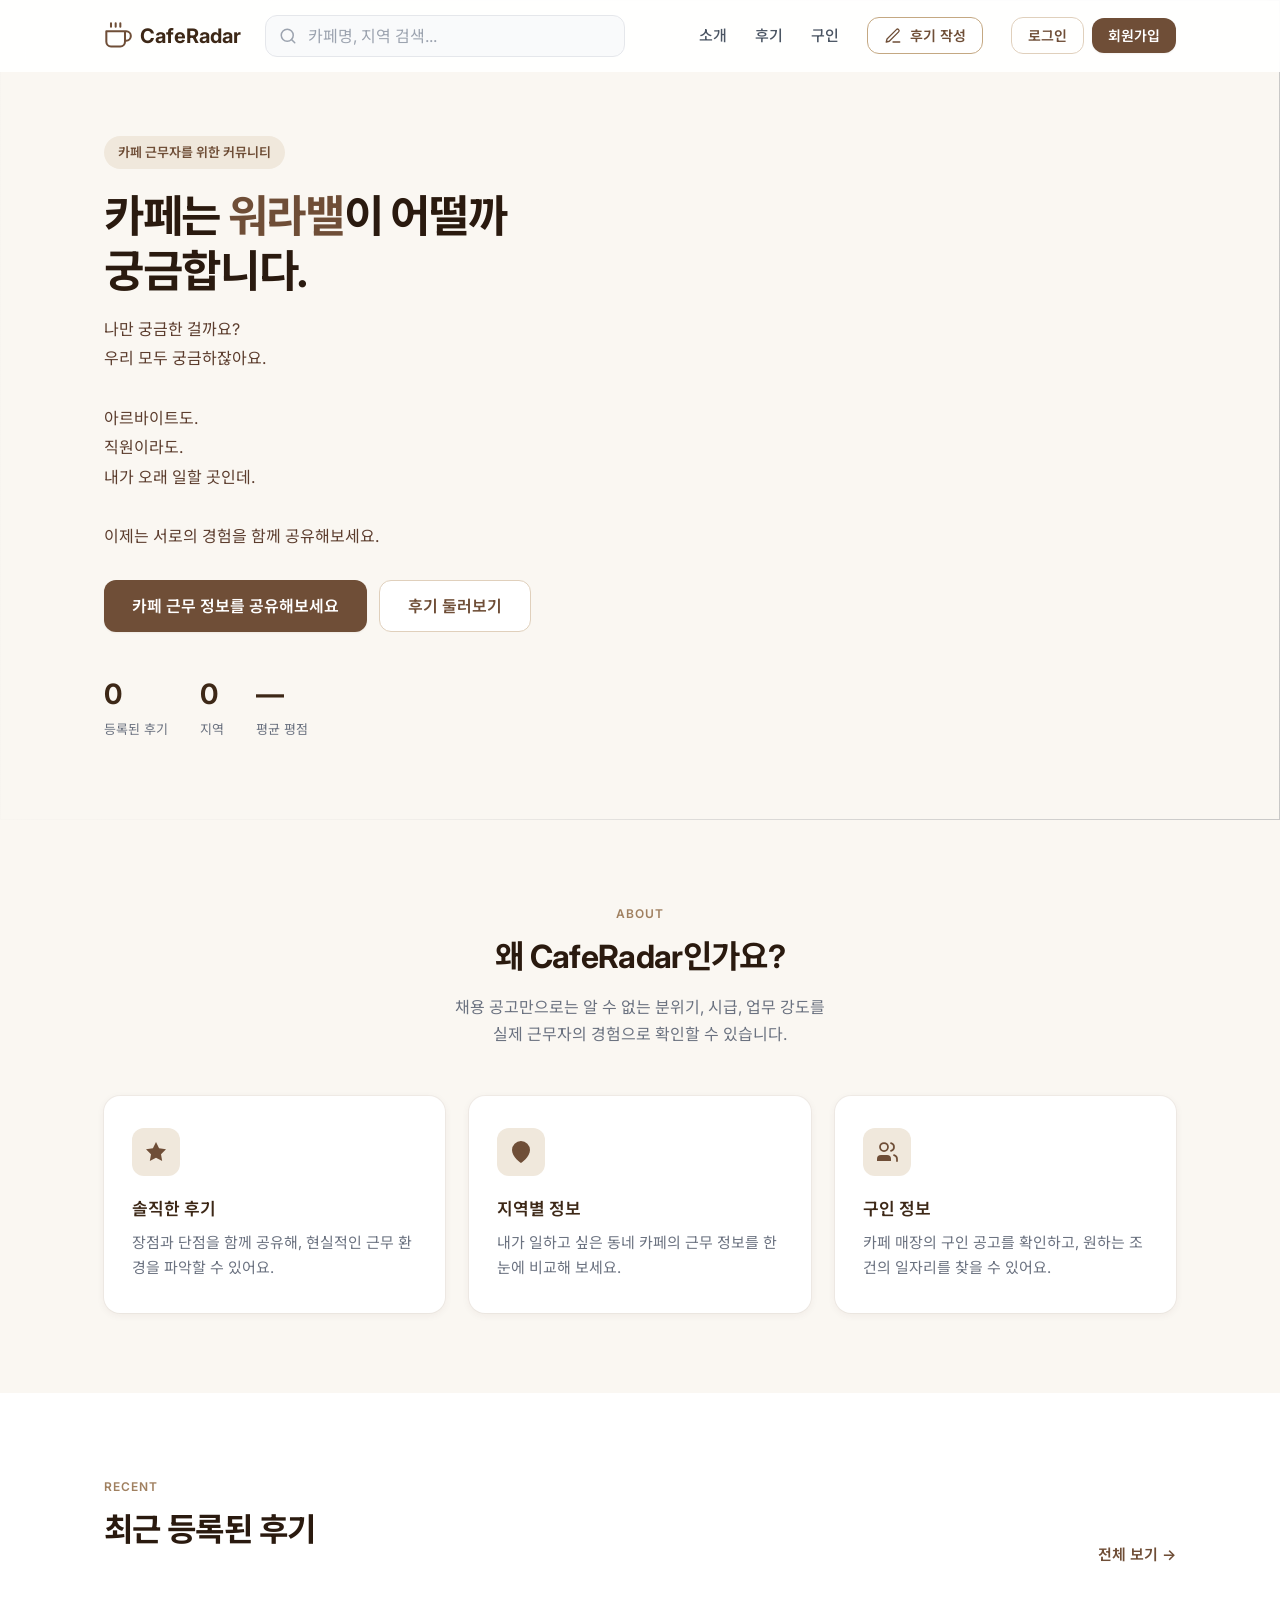
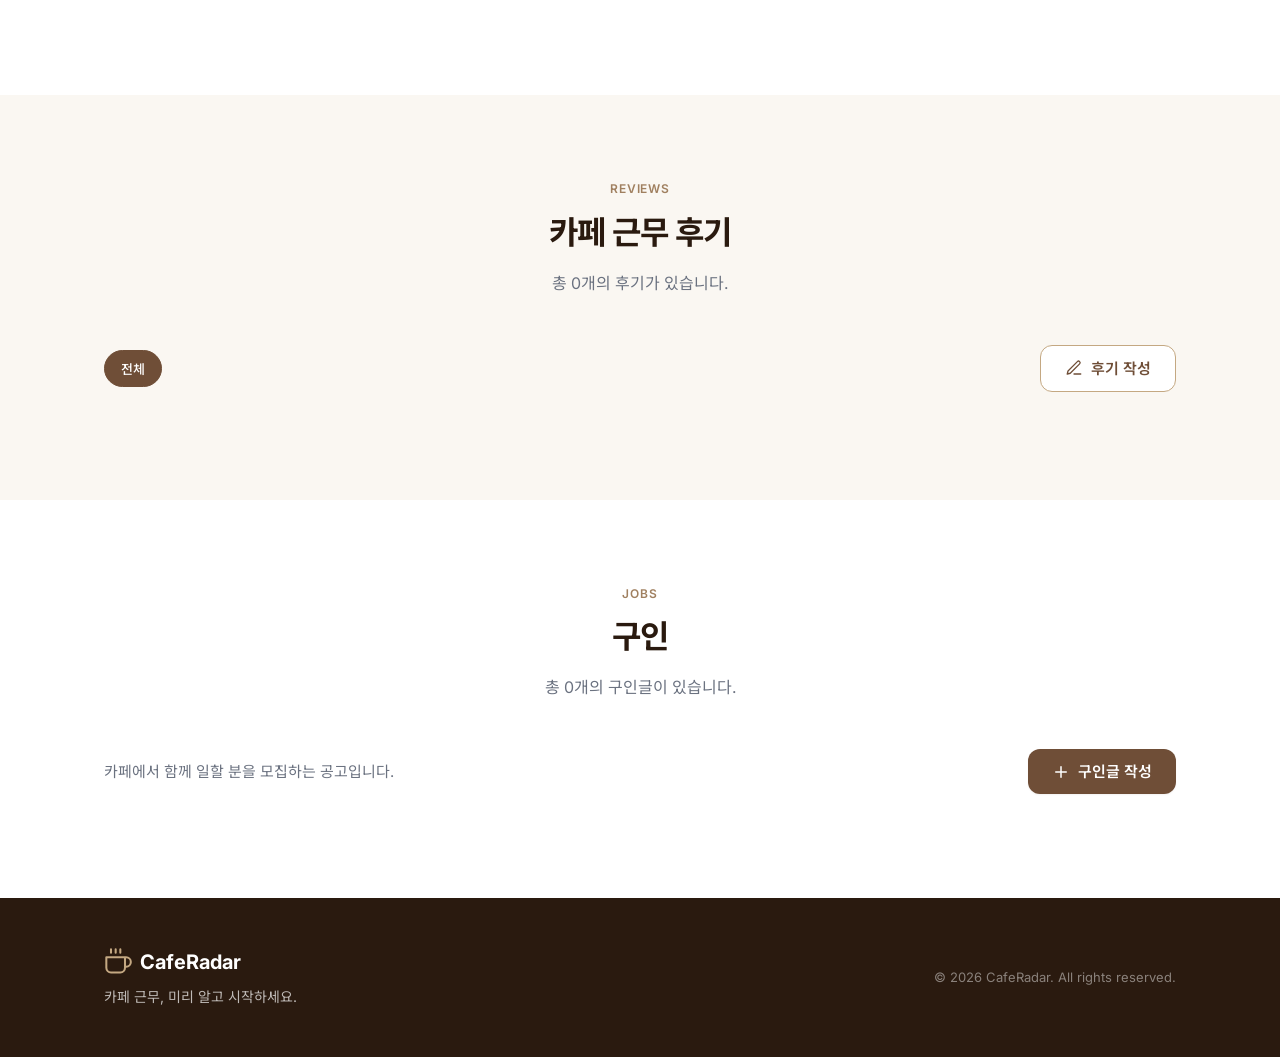
==== commit b29a2888: "add texts and add delete/edit" ====
--- a/index.html
+++ b/index.html
@@ -86,12 +86,16 @@
         <div class="hero-content">
           <span class="hero-badge">카페 근무자를 위한 커뮤니티</span>
           <h1 class="hero-title">
-            일하기 전에,<br>
-            <span class="hero-highlight">근무 환경</span>부터 확인하세요
+            카페는 <span class="hero-highlight">워라밸</span>이 어떨까<br>
+            궁금합니다.
           </h1>
-          <p class="hero-desc">
-            CafeRadar는 카페에서 일해본 사람들의 솔직한 후기를 모아<br class="hero-br">
-            더 나은 근무 선택을 돕는 서비스입니다.
+          <p class="hero-desc hero-desc-emotional">
+            나만 궁금한 걸까요?<br>
+            우리 모두 궁금하잖아요.<br><br>
+            아르바이트도.<br>
+            직원이라도.<br>
+            내가 오래 일할 곳인데.<br><br>
+            이제는 서로의 경험을 함께 공유해보세요.
           </p>
           <div class="hero-actions">
             <button type="button" class="btn btn-primary btn-lg" id="hero-cta-btn">
@@ -355,7 +359,7 @@
         </div>
         <div class="form-actions">
           <button type="button" class="btn btn-outline" id="form-cancel">취소</button>
-          <button type="submit" class="btn btn-primary">후기 등록</button>
+          <button type="submit" class="btn btn-primary" id="review-submit-btn">후기 등록</button>
         </div>
       </form>
     </div>
@@ -492,10 +496,15 @@
           <label for="hiring-desc">상세 설명</label>
           <textarea id="hiring-desc" name="description" rows="3" placeholder="업무 내용, 우대 사항 등"></textarea>
         </div>
-        <p class="form-hint">비회원도 작성 가능합니다. 향후 점주 인증 기능이 추가될 예정입니다.</p>
+        <div class="form-group" id="hiring-password-group">
+          <label for="hiring-password">비밀번호 <span class="required">*</span></label>
+          <input type="password" id="hiring-password" name="guestPassword" placeholder="4자 이상 · 수정·삭제 시 사용" minlength="4" autocomplete="new-password">
+          <p class="form-hint">비회원 작성 시 필수입니다. 분실 시 수정·삭제가 불가능합니다.</p>
+        </div>
+        <p class="form-hint hiring-form-hint">비회원 작성 시 비밀번호가 필요합니다. 로그인 후 작성하면 계정과 연결됩니다.</p>
         <div class="form-actions">
           <button type="button" class="btn btn-outline" id="hiring-cancel">취소</button>
-          <button type="submit" class="btn btn-primary">구인글 등록</button>
+          <button type="submit" class="btn btn-primary" id="hiring-submit-btn">구인글 등록</button>
         </div>
       </form>
     </div>
@@ -517,6 +526,29 @@
     </div>
   </div>
 
+  <!-- 비회원 구인글 비밀번호 확인 -->
+  <div class="modal-overlay hidden" id="job-password-modal" role="dialog" aria-modal="true" aria-labelledby="job-password-title">
+    <div class="modal modal-auth">
+      <header class="modal-header">
+        <h2 class="modal-title" id="job-password-title">글 관리 인증</h2>
+        <button type="button" class="modal-close" id="job-password-close" aria-label="닫기">
+          <svg viewBox="0 0 24 24" aria-hidden="true"><path d="M18 6 6 18M6 6l12 12" /></svg>
+        </button>
+      </header>
+      <form class="modal-form" id="job-password-form" novalidate>
+        <p class="form-hint">작성 시 설정한 비밀번호를 입력해주세요.</p>
+        <div class="form-group">
+          <label for="job-manage-password">비밀번호 <span class="required">*</span></label>
+          <input type="password" id="job-manage-password" name="password" placeholder="비밀번호 입력" required autocomplete="current-password">
+        </div>
+        <div class="form-actions">
+          <button type="button" class="btn btn-outline" id="job-password-cancel">취소</button>
+          <button type="submit" class="btn btn-primary">확인</button>
+        </div>
+      </form>
+    </div>
+  </div>
+
   <!-- 토스트 알림 -->
   <div class="toast hidden" id="toast" role="status" aria-live="polite"></div>
 
--- a/style.css
+++ b/style.css
@@ -446,6 +446,13 @@
   margin-bottom: 28px;
 }
 
+.hero-desc-emotional {
+  font-size: 1rem;
+  line-height: 1.85;
+  color: var(--brown-700);
+  max-width: 28rem;
+}
+
 .hero-actions {
   display: flex;
   flex-wrap: wrap;
@@ -887,9 +894,22 @@
   background: var(--color-primary-light);
 }
 
-.job-badge-seeking {
-  color: #7C5C2E;
-  background: var(--brown-100);
+.job-badge-open {
+  color: #166534;
+  background: #dcfce7;
+}
+
+.job-badge-closed {
+  color: #6b7280;
+  background: #f3f4f6;
+}
+
+.job-card-closed {
+  opacity: 0.88;
+}
+
+.job-card-closed .job-card-title {
+  color: var(--gray-600);
 }
 
 .job-badge-guest {
@@ -1016,15 +1036,32 @@
   display: flex;
   justify-content: space-between;
   align-items: center;
+  gap: 12px;
   padding: 12px 14px;
   background: var(--gray-50);
   border-radius: var(--radius-sm);
   font-size: 0.875rem;
 }
 
+.mypage-item-info {
+  display: flex;
+  flex-direction: column;
+  gap: 4px;
+  min-width: 0;
+}
+
 .mypage-item-title {
   font-weight: 500;
   color: var(--gray-700);
+}
+
+.mypage-item-date {
+  font-size: 0.75rem;
+  color: var(--gray-400);
+}
+
+.mypage-section-title + .mypage-list + .mypage-section-title {
+  margin-top: 24px;
 }
 
 .mypage-empty {
@@ -1343,6 +1380,104 @@
 .detail-section-text.cons {
   background: var(--gray-50);
   border-left-color: var(--gray-300);
+}
+
+.detail-date {
+  font-size: 0.75rem;
+  color: var(--gray-400);
+  margin-top: 16px;
+}
+
+.detail-footer {
+  display: flex;
+  justify-content: flex-end;
+  align-items: center;
+  gap: 12px;
+  margin-top: 24px;
+  padding-top: 20px;
+  border-top: 1px solid var(--gray-100);
+}
+
+.detail-footer-owner {
+  justify-content: space-between;
+  flex-wrap: wrap;
+}
+
+.detail-actions,
+.mypage-item-actions {
+  display: flex;
+  align-items: center;
+  gap: 8px;
+  flex-shrink: 0;
+}
+
+.detail-guest-hint {
+  flex: 1;
+  font-size: 0.8125rem;
+  color: var(--color-text-muted);
+  line-height: 1.5;
+  margin: 0;
+}
+
+.detail-status-control {
+  display: flex;
+  flex-direction: column;
+  gap: 8px;
+}
+
+.detail-status-label {
+  font-size: 0.75rem;
+  font-weight: 600;
+  color: var(--gray-500);
+}
+
+.status-toggle {
+  display: inline-flex;
+  gap: 6px;
+  padding: 4px;
+  background: var(--gray-100);
+  border-radius: var(--radius-sm);
+}
+
+.status-btn {
+  padding: 8px 14px;
+  font-size: 0.8125rem;
+  font-weight: 600;
+  color: var(--gray-600);
+  background: transparent;
+  border: none;
+  border-radius: calc(var(--radius-sm) - 2px);
+  cursor: pointer;
+  transition: background 0.15s, color 0.15s;
+}
+
+.status-btn:hover {
+  color: var(--gray-800);
+}
+
+.status-btn-active.status-btn-open {
+  color: #166534;
+  background: #dcfce7;
+}
+
+.status-btn-active.status-btn-closed {
+  color: #6b7280;
+  background: var(--white);
+}
+
+.detail-status-display {
+  margin-top: 16px;
+}
+
+.btn-danger {
+  color: #b91c1c;
+  background: #fef2f2;
+  border: 1px solid #fecaca;
+}
+
+.btn-danger:hover {
+  background: #fee2e2;
+  border-color: #fca5a5;
 }
 
 /* Toast */
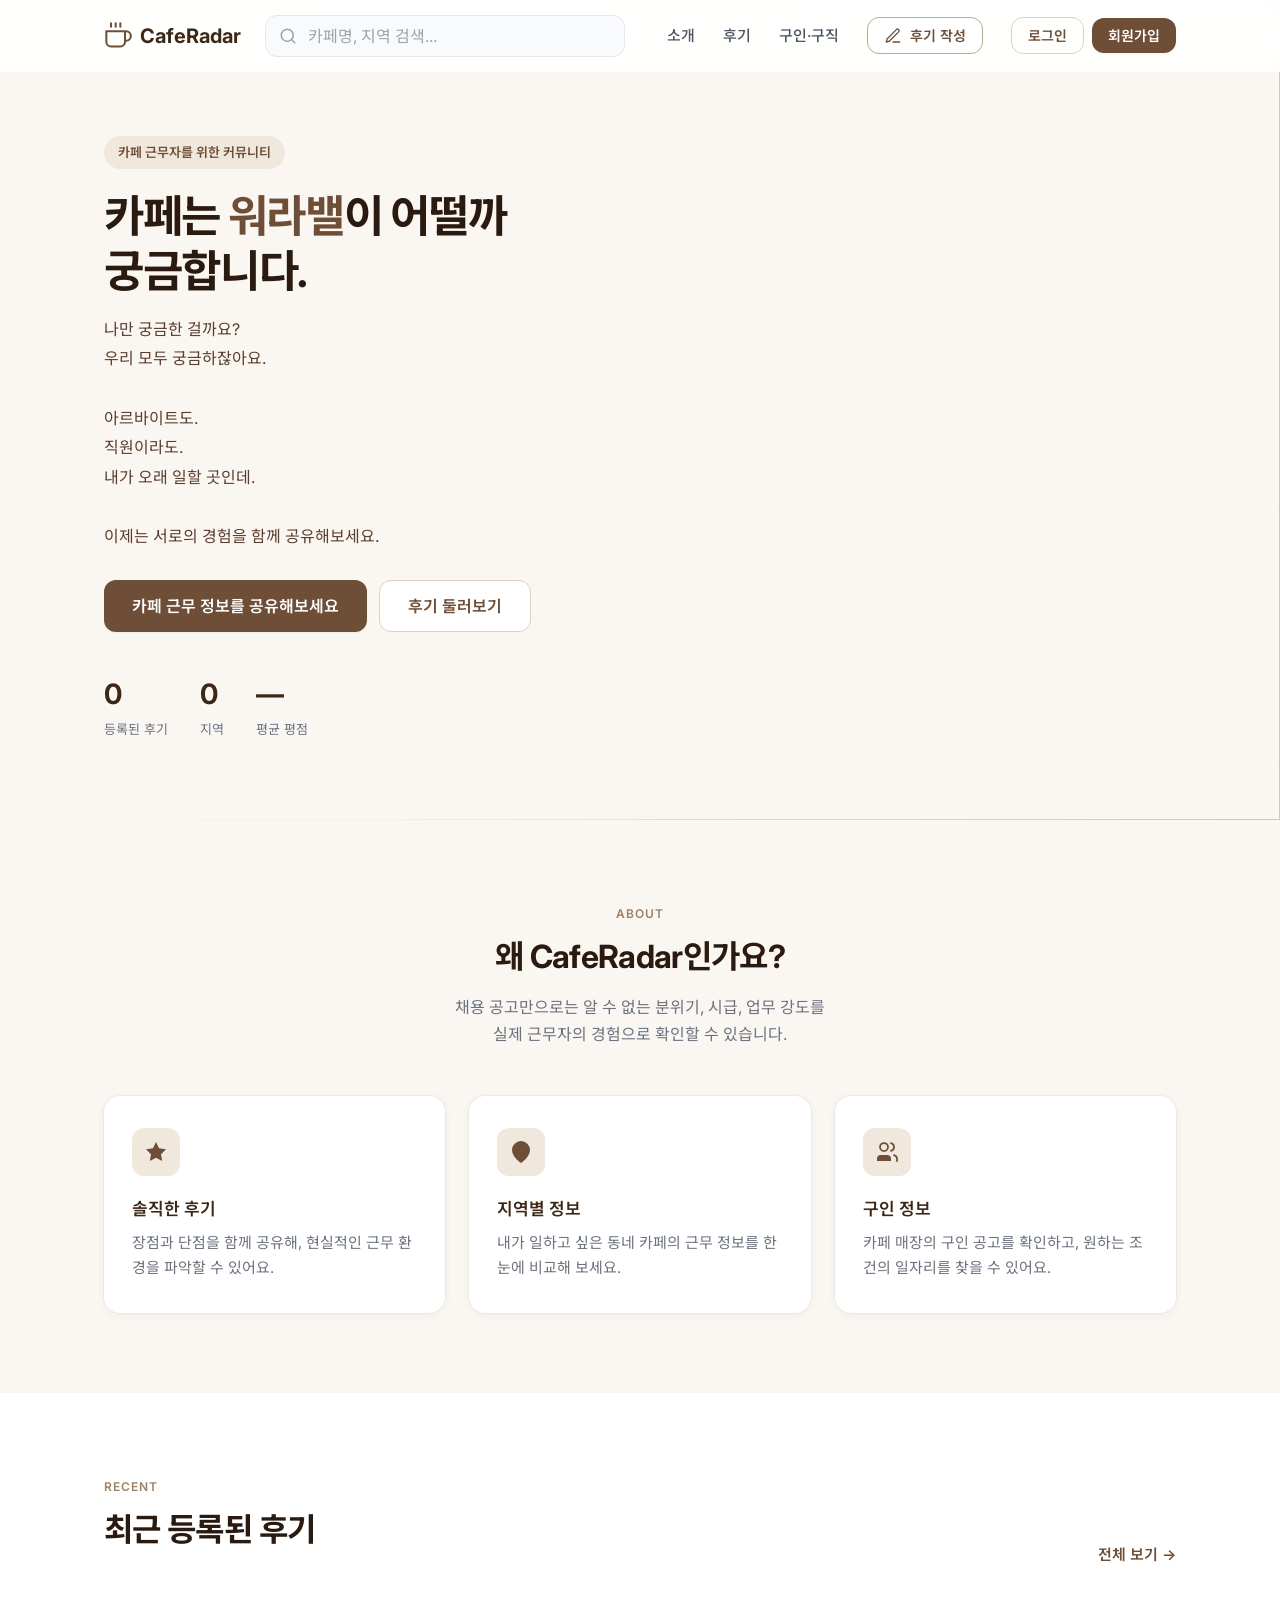
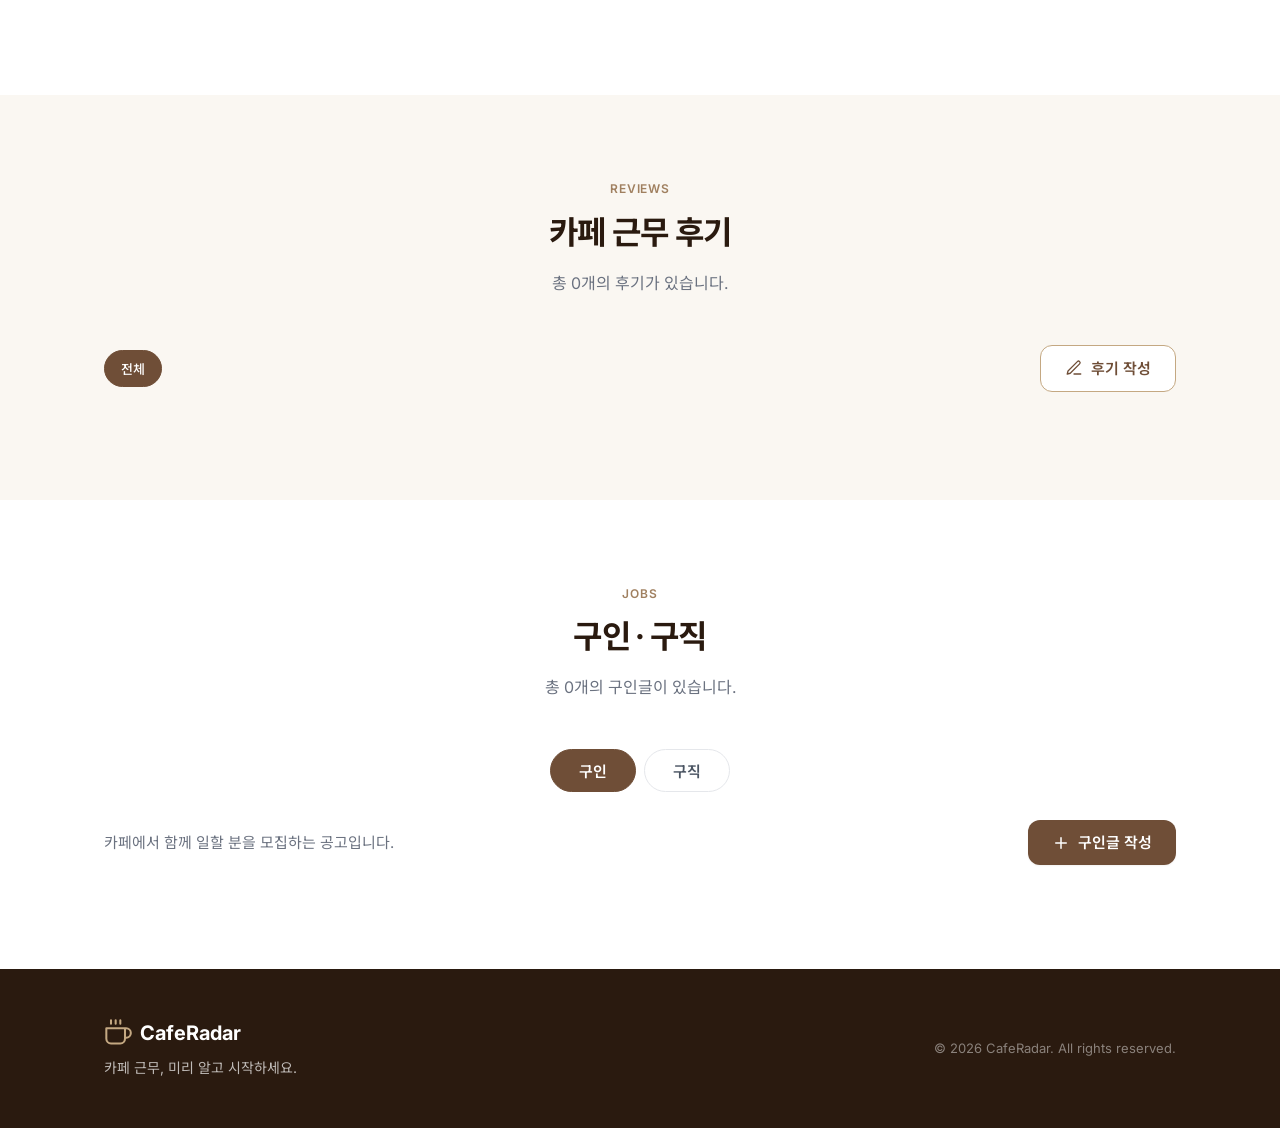
==== commit 6896575d: "update rls rules and fix design" ====
--- a/index.html
+++ b/index.html
@@ -4,15 +4,51 @@
 <head>
   <meta charset="UTF-8">
   <meta name="viewport" content="width=device-width, initial-scale=1.0">
-  <meta name="description" content="CafeRadar — 카페 근무자들이 근무 환경을 공유하고, 카페 알바를 찾는 사람들이 참고할 수 있는 커뮤니티">
-  <title>CafeRadar | 카페 근무 정보 커뮤니티</title>
+  <title>CafeRadar | 카페 근무 정보 · 후기 · 구인구직 커뮤니티</title>
+  <meta name="description"
+    content="CafeRadar는 카페 근무자들이 근무 환경을 공유하고, 구인·구직 정보를 나누는 커뮤니티입니다. 솔직한 후기와 채용 정보를 확인하세요.">
+  <meta name="keywords"
+    content="카페 알바, 카페 근무, 카페 후기, 바리스타, 카페 구인, 카페 구직, 알바 후기, CafeRadar">
+  <meta name="author" content="CafeRadar">
+  <meta name="robots" content="index, follow">
+  <link rel="canonical" href="https://caferadar.github.io/caferadar/">
+
+  <!-- Open Graph -->
+  <meta property="og:type" content="website">
+  <meta property="og:locale" content="ko_KR">
+  <meta property="og:site_name" content="CafeRadar">
+  <meta property="og:title" content="CafeRadar | 카페 근무 정보 커뮤니티">
+  <meta property="og:description"
+    content="카페 근무 환경을 미리 확인하세요. 솔직한 후기, 구인·구직 정보를 한곳에서.">
+  <meta property="og:url" content="https://caferadar.github.io/caferadar/">
+  <meta property="og:image" content="https://caferadar.github.io/caferadar/favicon.svg">
+
+  <!-- Twitter Card -->
+  <meta name="twitter:card" content="summary">
+  <meta name="twitter:title" content="CafeRadar | 카페 근무 정보 커뮤니티">
+  <meta name="twitter:description"
+    content="카페 근무 환경을 미리 확인하세요. 솔직한 후기, 구인·구직 정보를 한곳에서.">
+  <meta name="twitter:image" content="https://caferadar.github.io/caferadar/favicon.svg">
+
   <link rel="icon" href="favicon.svg" type="image/svg+xml">
+  <link rel="apple-touch-icon" href="favicon.svg">
   <link rel="preconnect" href="https://fonts.googleapis.com">
   <link rel="preconnect" href="https://fonts.gstatic.com" crossorigin>
   <link
     href="https://fonts.googleapis.com/css2?family=Inter:wght@400;500;600;700&family=Noto+Sans+KR:wght@400;500;600;700&display=swap"
     rel="stylesheet">
   <link rel="stylesheet" href="style.css">
+
+  <script type="application/ld+json">
+  {
+    "@context": "https://schema.org",
+    "@type": "WebSite",
+    "name": "CafeRadar",
+    "url": "https://caferadar.github.io/caferadar/",
+    "description": "카페 근무 후기와 구인·구직 정보를 공유하는 커뮤니티",
+    "inLanguage": "ko-KR"
+  }
+  </script>
 </head>
 
 <body>
@@ -39,7 +75,7 @@
       <ul class="nav-links" id="nav-links">
         <li><a href="#about">소개</a></li>
         <li><a href="#reviews">후기</a></li>
-        <li><a href="#jobs">구인</a></li>
+        <li><a href="#jobs">구인·구직</a></li>
         <li>
           <button type="button" class="btn btn-write btn-sm" id="nav-write-btn">
             <svg class="btn-icon" viewBox="0 0 24 24" aria-hidden="true">
@@ -214,59 +250,88 @@
         <div class="review-grid" id="review-list" aria-live="polite"></div>
 
         <div class="empty-state hidden" id="empty-state">
-          <div class="empty-icon" aria-hidden="true">
-            <svg viewBox="0 0 24 24">
-              <path
-                d="M18 8h1a4 4 0 0 1 0 8h-1M2 8h16v9a4 4 0 0 1-4 4H6a4 4 0 0 1-4-4V8zM6 1v3M10 1v3M14 1v3" />
-            </svg>
-          </div>
+          <div class="empty-emoji" aria-hidden="true">☕</div>
           <h3 class="empty-title">아직 등록된 후기가 없어요</h3>
-          <p class="empty-text">첫 번째 후기를 작성하고 다른 근무자들에게 도움을 주세요.</p>
+          <p class="empty-text">첫 번째 후기를 남겨보세요.</p>
           <button type="button" class="btn btn-write" id="empty-write-btn">후기 작성하기</button>
         </div>
       </div>
     </section>
 
-    <!-- 구인 -->
+    <!-- 구인·구직 -->
     <section class="section jobs" id="jobs">
       <div class="container">
         <header class="section-header">
           <span class="section-label">Jobs</span>
-          <h2 class="section-title">구인</h2>
+          <h2 class="section-title">구인 · 구직</h2>
           <p class="section-desc" id="jobs-count-text">총 0개의 구인글이 있습니다.</p>
         </header>
 
-        <div class="section-search" id="jobs-search-wrap">
-          <svg class="search-icon" viewBox="0 0 24 24" aria-hidden="true">
-            <circle cx="11" cy="11" r="8" />
-            <path d="m21 21-4.35-4.35" />
-          </svg>
-          <input type="search" id="jobs-search-input" class="search-input" placeholder="카페명, 지역, 직무 검색..."
-            autocomplete="off" aria-label="카페명, 지역, 직무 검색">
-        </div>
-
-        <div class="jobs-toolbar">
-          <p class="jobs-panel-desc">카페에서 함께 일할 분을 모집하는 공고입니다.</p>
-          <button type="button" class="btn btn-primary" id="jobs-write-btn">
-            <svg class="btn-icon" viewBox="0 0 24 24" aria-hidden="true">
-              <path d="M12 5v14M5 12h14" />
+        <div class="jobs-tabs" role="tablist" aria-label="구인 구직 탭">
+          <button type="button" class="tab-btn tab-active" data-job-tab="hiring" role="tab" aria-selected="true" aria-controls="hiring-panel">구인</button>
+          <button type="button" class="tab-btn" data-job-tab="seeking" role="tab" aria-selected="false" aria-controls="seeking-panel">구직</button>
+        </div>
+
+        <!-- 구인 패널 -->
+        <div id="hiring-panel" class="jobs-panel" role="tabpanel">
+          <div class="section-search" id="jobs-search-wrap">
+            <svg class="search-icon" viewBox="0 0 24 24" aria-hidden="true">
+              <circle cx="11" cy="11" r="8" />
+              <path d="m21 21-4.35-4.35" />
             </svg>
-            구인글 작성
-          </button>
-        </div>
-
-        <div class="job-grid" id="job-list" aria-live="polite"></div>
-
-        <div class="empty-state hidden" id="job-empty">
-          <div class="empty-icon" aria-hidden="true">
-            <svg viewBox="0 0 24 24">
-              <rect x="2" y="7" width="20" height="14" rx="2" />
-              <path d="M16 7V5a2 2 0 0 0-2-2h-4a2 2 0 0 0-2 2v2" />
+            <input type="search" id="jobs-search-input" class="search-input" placeholder="카페명, 지역, 직무 검색..."
+              autocomplete="off" aria-label="구인글 검색">
+          </div>
+
+          <div class="jobs-toolbar">
+            <p class="jobs-panel-desc">카페에서 함께 일할 분을 모집하는 공고입니다.</p>
+            <button type="button" class="btn btn-primary" id="jobs-write-btn">
+              <svg class="btn-icon" viewBox="0 0 24 24" aria-hidden="true">
+                <path d="M12 5v14M5 12h14" />
+              </svg>
+              구인글 작성
+            </button>
+          </div>
+
+          <div class="job-grid" id="job-list" aria-live="polite"></div>
+
+          <div class="empty-state hidden" id="job-empty">
+            <div class="empty-emoji" aria-hidden="true">📢</div>
+            <h3 class="empty-title">등록된 구인글이 없어요</h3>
+            <p class="empty-text">첫 번째 채용 정보를 등록해보세요.</p>
+            <button type="button" class="btn btn-primary" id="job-empty-btn">구인글 작성하기</button>
+          </div>
+        </div>
+
+        <!-- 구직 패널 -->
+        <div id="seeking-panel" class="jobs-panel hidden" role="tabpanel">
+          <div class="section-search" id="seekers-search-wrap">
+            <svg class="search-icon" viewBox="0 0 24 24" aria-hidden="true">
+              <circle cx="11" cy="11" r="8" />
+              <path d="m21 21-4.35-4.35" />
             </svg>
-          </div>
-          <h3 class="empty-title">등록된 구인글이 없어요</h3>
-          <p class="empty-text">카페 매장이라면 첫 구인글을 작성해 보세요.</p>
-          <button type="button" class="btn btn-primary" id="job-empty-btn">구인글 작성하기</button>
+            <input type="search" id="seekers-search-input" class="search-input" placeholder="지역, 직무, 자기소개 검색..."
+              autocomplete="off" aria-label="구직글 검색">
+          </div>
+
+          <div class="jobs-toolbar">
+            <p class="jobs-panel-desc">카페에서 일하고 싶은 분들의 자기소개입니다.</p>
+            <button type="button" class="btn btn-primary" id="seekers-write-btn">
+              <svg class="btn-icon" viewBox="0 0 24 24" aria-hidden="true">
+                <path d="M12 5v14M5 12h14" />
+              </svg>
+              구직글 작성
+            </button>
+          </div>
+
+          <div class="job-grid" id="seeker-list" aria-live="polite"></div>
+
+          <div class="empty-state hidden" id="seeker-empty">
+            <div class="empty-emoji" aria-hidden="true">👋</div>
+            <h3 class="empty-title">등록된 구직글이 없어요</h3>
+            <p class="empty-text">첫 번째 자기소개를 등록해보세요.</p>
+            <button type="button" class="btn btn-primary" id="seeker-empty-btn">구직글 작성하기</button>
+          </div>
         </div>
       </div>
     </section>
@@ -415,7 +480,11 @@
       <form class="modal-form hidden" id="signup-form" novalidate>
         <div class="form-group">
           <label for="signup-nickname">닉네임 <span class="required">*</span></label>
-          <input type="text" id="signup-nickname" name="nickname" placeholder="사용할 닉네임" required>
+          <div class="nickname-check-row">
+            <input type="text" id="signup-nickname" name="nickname" placeholder="2~20자 · 사용할 닉네임" required minlength="2" maxlength="20" autocomplete="username">
+            <button type="button" class="btn btn-outline btn-sm" id="nickname-check-btn">중복 확인</button>
+          </div>
+          <p class="form-hint nickname-check-hint" id="nickname-check-hint" aria-live="polite"></p>
         </div>
         <div class="form-group">
           <label for="signup-email">이메일 <span class="required">*</span></label>
@@ -443,6 +512,29 @@
         </button>
       </header>
       <div class="detail-body" id="mypage-body"></div>
+    </div>
+  </div>
+
+  <!-- 회원 탈퇴 모달 -->
+  <div class="modal-overlay hidden" id="withdraw-modal" role="dialog" aria-modal="true" aria-labelledby="withdraw-title">
+    <div class="modal modal-auth">
+      <header class="modal-header">
+        <h2 class="modal-title" id="withdraw-title">회원 탈퇴</h2>
+        <button type="button" class="modal-close" id="withdraw-close" aria-label="닫기">
+          <svg viewBox="0 0 24 24" aria-hidden="true"><path d="M18 6 6 18M6 6l12 12" /></svg>
+        </button>
+      </header>
+      <form class="modal-form" id="withdraw-form" novalidate>
+        <p class="form-hint">탈퇴하면 프로필·후기·로그인 작성 구인글이 삭제되며 복구할 수 없습니다.</p>
+        <div class="form-group">
+          <label for="withdraw-password">비밀번호 확인 <span class="required">*</span></label>
+          <input type="password" id="withdraw-password" name="password" placeholder="현재 비밀번호 입력" required autocomplete="current-password">
+        </div>
+        <div class="form-actions">
+          <button type="button" class="btn btn-outline" id="withdraw-cancel">취소</button>
+          <button type="submit" class="btn btn-danger">탈퇴하기</button>
+        </div>
+      </form>
     </div>
   </div>
 
@@ -549,6 +641,82 @@
     </div>
   </div>
 
+  <!-- 구직글 작성 모달 -->
+  <div class="modal-overlay hidden" id="seeking-modal" role="dialog" aria-modal="true" aria-labelledby="seeking-modal-title">
+    <div class="modal">
+      <header class="modal-header">
+        <h2 class="modal-title" id="seeking-modal-title">구직글 작성</h2>
+        <button type="button" class="modal-close" id="seeking-close" aria-label="닫기">
+          <svg viewBox="0 0 24 24" aria-hidden="true"><path d="M18 6 6 18M6 6l12 12" /></svg>
+        </button>
+      </header>
+      <form class="modal-form" id="seeking-form" novalidate>
+        <div class="form-row">
+          <div class="form-group">
+            <label for="seeking-region">희망 지역 <span class="required">*</span></label>
+            <input type="text" id="seeking-region" name="region" placeholder="예: 서울 마포구" required>
+          </div>
+          <div class="form-group">
+            <label for="seeking-position">희망 직무 <span class="required">*</span></label>
+            <select id="seeking-position" name="position" required>
+              <option value="">선택해주세요</option>
+              <option value="바리스타">바리스타</option>
+              <option value="홀서빙">홀서빙</option>
+              <option value="매장관리">매장관리</option>
+              <option value="알바">알바</option>
+              <option value="파트타임">파트타임</option>
+              <option value="기타">기타</option>
+            </select>
+          </div>
+        </div>
+        <div class="form-row">
+          <div class="form-group">
+            <label for="seeking-experience">경력 · 경험</label>
+            <input type="text" id="seeking-experience" name="experience" placeholder="예: 바리스타 6개월">
+          </div>
+          <div class="form-group">
+            <label for="seeking-availability">가능 시간 <span class="required">*</span></label>
+            <input type="text" id="seeking-availability" name="availability" placeholder="예: 주 3일, 평일 오후" required>
+          </div>
+        </div>
+        <div class="form-group">
+          <label for="seeking-contact">연락 방법 <span class="required">*</span></label>
+          <input type="text" id="seeking-contact" name="contact" placeholder="예: 카카오톡 ID 또는 전화번호" required>
+        </div>
+        <div class="form-group">
+          <label for="seeking-intro">자기소개</label>
+          <textarea id="seeking-intro" name="introduction" rows="3" placeholder="성격, 강점, 희망 조건 등"></textarea>
+        </div>
+        <p class="form-hint">구직글 작성은 로그인 후 이용할 수 있습니다.</p>
+        <div class="form-actions">
+          <button type="button" class="btn btn-outline" id="seeking-cancel">취소</button>
+          <button type="submit" class="btn btn-primary" id="seeking-submit-btn">구직글 등록</button>
+        </div>
+      </form>
+    </div>
+  </div>
+
+  <!-- 구직 상세 모달 -->
+  <div class="modal-overlay hidden" id="seeker-detail-modal" role="dialog" aria-modal="true" aria-labelledby="seeker-detail-title">
+    <div class="modal modal-detail">
+      <header class="modal-header">
+        <div>
+          <h2 class="modal-title" id="seeker-detail-title">희망 직무</h2>
+          <p class="modal-subtitle" id="seeker-detail-subtitle"></p>
+        </div>
+        <button type="button" class="modal-close" id="seeker-detail-close" aria-label="닫기">
+          <svg viewBox="0 0 24 24" aria-hidden="true"><path d="M18 6 6 18M6 6l12 12" /></svg>
+        </button>
+      </header>
+      <div class="detail-body" id="seeker-detail-body"></div>
+    </div>
+  </div>
+
+  <!-- 로딩 오버레이 -->
+  <div class="loading-overlay hidden" id="loading-overlay" aria-hidden="true">
+    <div class="loading-spinner" role="status" aria-label="로딩 중"></div>
+  </div>
+
   <!-- 토스트 알림 -->
   <div class="toast hidden" id="toast" role="status" aria-live="polite"></div>
 
--- a/style.css
+++ b/style.css
@@ -780,6 +780,12 @@
   stroke-linejoin: round;
 }
 
+.empty-emoji {
+  font-size: 3rem;
+  line-height: 1;
+  margin-bottom: 16px;
+}
+
 .empty-title {
   font-size: 1.125rem;
   font-weight: 600;
@@ -824,6 +830,15 @@
   background: var(--color-primary);
   border-color: var(--color-primary);
   color: var(--white);
+}
+
+.jobs-panel.hidden {
+  display: none;
+}
+
+.job-badge-seeker {
+  background: var(--brown-100);
+  color: var(--brown-700);
 }
 
 .jobs-toolbar {
@@ -1064,6 +1079,28 @@
   margin-top: 24px;
 }
 
+.mypage-danger {
+  margin-top: 32px;
+  padding: 20px;
+  border: 1px solid #fecaca;
+  border-radius: var(--radius-sm);
+  background: #fef2f2;
+}
+
+.mypage-danger-title {
+  font-size: 0.875rem;
+  font-weight: 600;
+  color: #b91c1c;
+  margin-bottom: 8px;
+}
+
+.mypage-danger-text {
+  font-size: 0.8125rem;
+  color: #991b1b;
+  line-height: 1.6;
+  margin-bottom: 14px;
+}
+
 .mypage-empty {
   font-size: 0.875rem;
   color: var(--color-text-muted);
@@ -1266,6 +1303,30 @@
 }
 
 .form-hint.error {
+  color: var(--color-error);
+}
+
+.nickname-check-row {
+  display: flex;
+  gap: 8px;
+  align-items: stretch;
+}
+
+.nickname-check-row input {
+  flex: 1;
+  min-width: 0;
+}
+
+.nickname-check-row .btn {
+  flex-shrink: 0;
+  white-space: nowrap;
+}
+
+.nickname-check-hint.success {
+  color: #166534;
+}
+
+.nickname-check-hint.error {
   color: var(--color-error);
 }
 
@@ -1495,6 +1556,45 @@
   border-radius: var(--radius-md);
   box-shadow: var(--shadow-lg);
   animation: toastIn 0.3s ease;
+  max-width: calc(100vw - 48px);
+  text-align: center;
+}
+
+.toast-success {
+  background: #166534;
+}
+
+.toast-error {
+  background: #991b1b;
+}
+
+.toast-warning {
+  background: #92400e;
+}
+
+/* Loading overlay */
+.loading-overlay {
+  position: fixed;
+  inset: 0;
+  z-index: 400;
+  display: flex;
+  align-items: center;
+  justify-content: center;
+  background: rgba(250, 247, 242, 0.65);
+  backdrop-filter: blur(2px);
+}
+
+.loading-spinner {
+  width: 44px;
+  height: 44px;
+  border: 3px solid var(--brown-200);
+  border-top-color: var(--color-primary);
+  border-radius: 50%;
+  animation: spin 0.7s linear infinite;
+}
+
+@keyframes spin {
+  to { transform: rotate(360deg); }
 }
 
 @keyframes toastIn {
@@ -1669,6 +1769,18 @@
     grid-template-columns: 1fr;
   }
 
+  .jobs-tabs {
+    flex-wrap: wrap;
+    gap: 8px;
+  }
+
+  .tab-btn {
+    flex: 1;
+    min-width: 120px;
+    text-align: center;
+    padding: 12px 16px;
+  }
+
   .jobs-toolbar {
     flex-direction: column;
     align-items: stretch;
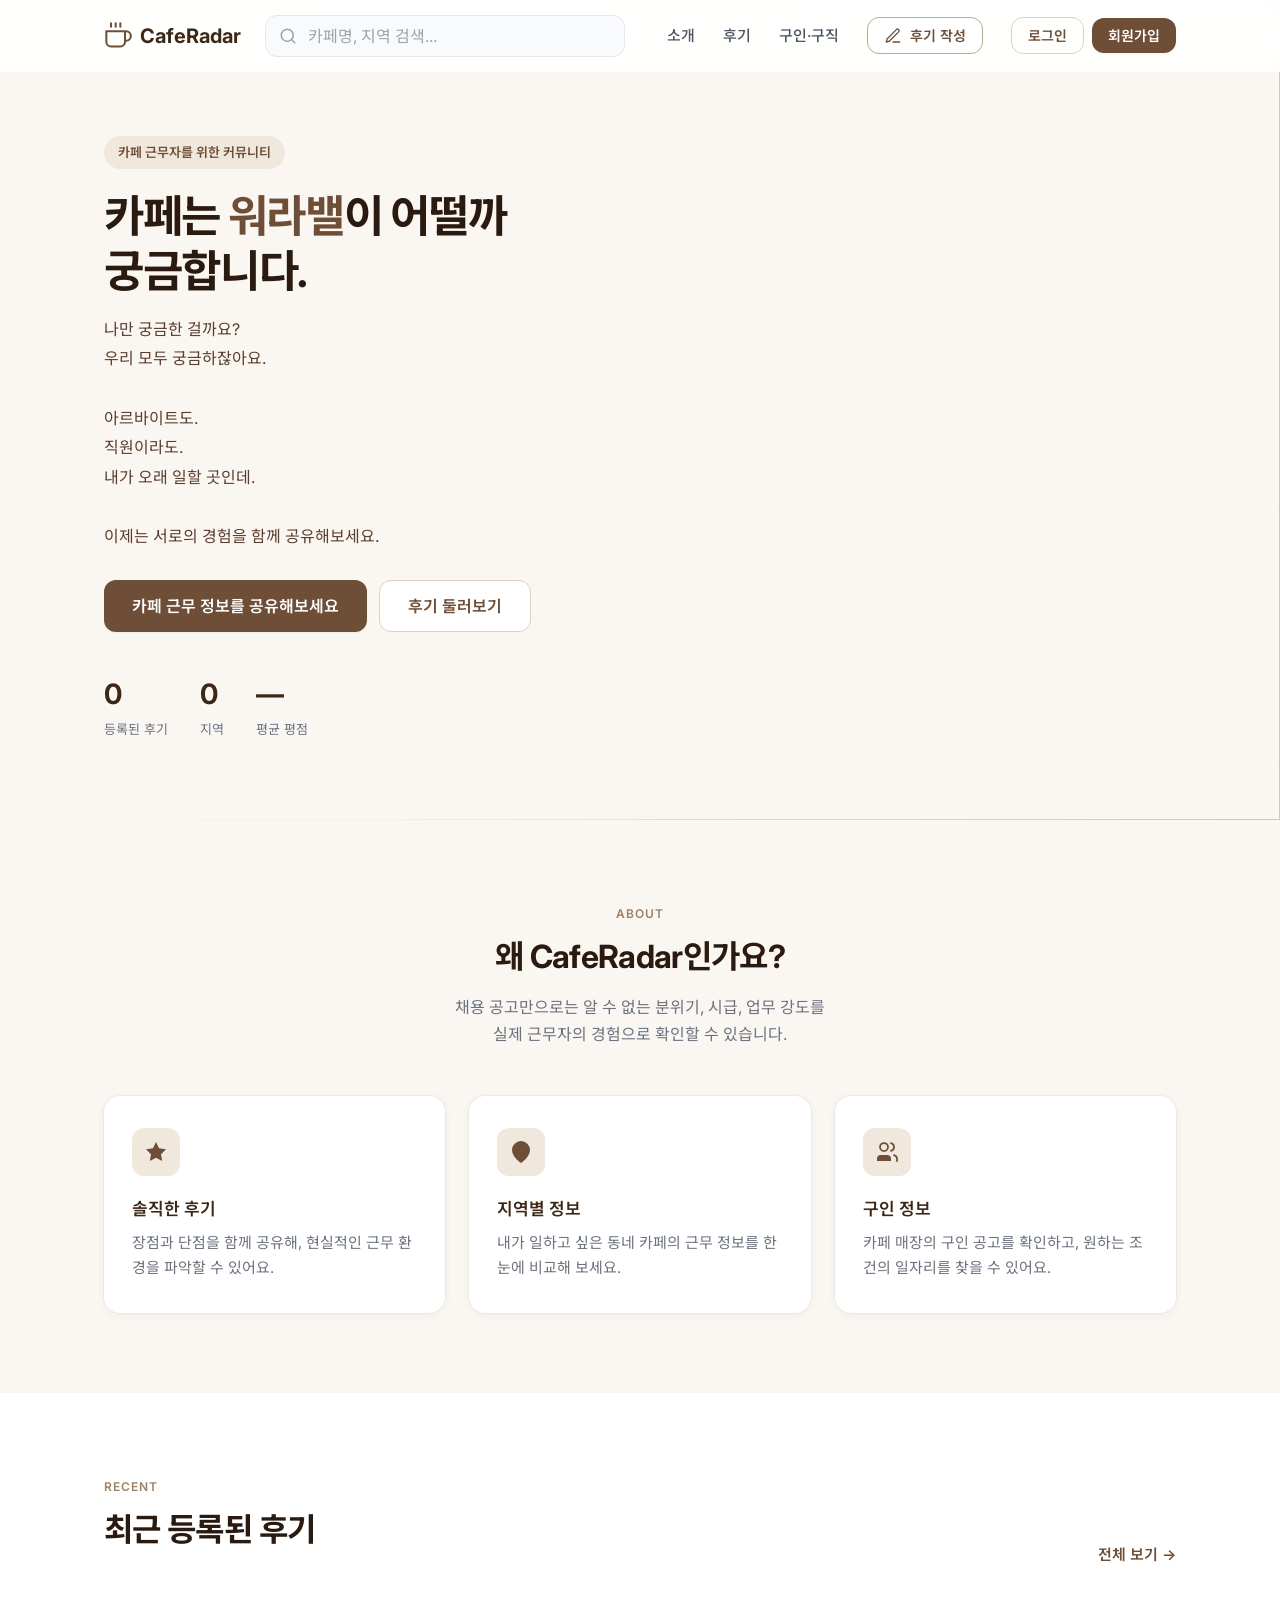
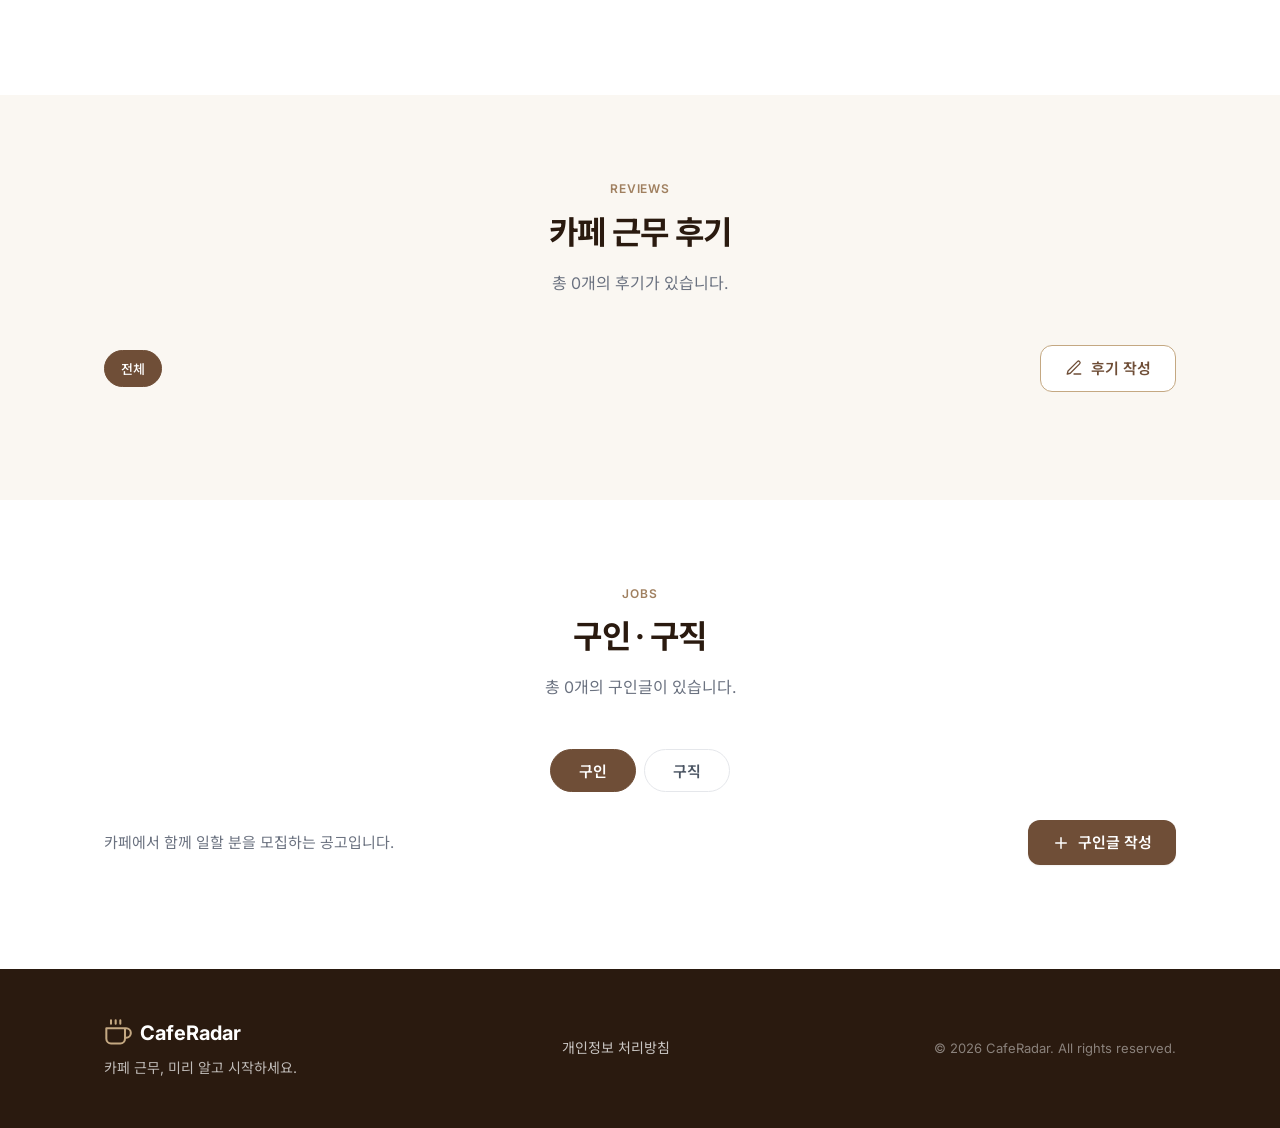
==== commit 8565d1cc: "add admin & add privacy policy" ====
--- a/index.html
+++ b/index.html
@@ -350,6 +350,9 @@
         </a>
         <p class="footer-tagline">카페 근무, 미리 알고 시작하세요.</p>
       </div>
+      <nav class="footer-links" aria-label="법적 고지">
+        <a href="privacy.html">개인정보 처리방침</a>
+      </nav>
       <p class="footer-copy">&copy; 2026 CafeRadar. All rights reserved.</p>
     </div>
   </footer>
@@ -498,6 +501,7 @@
           <button type="button" class="btn btn-outline" id="signup-cancel">취소</button>
           <button type="submit" class="btn btn-primary">회원가입</button>
         </div>
+        <p class="form-hint">회원가입 시 <a href="privacy.html" target="_blank" rel="noopener noreferrer">개인정보 처리방침</a>에 동의한 것으로 간주됩니다.</p>
       </form>
     </div>
   </div>
--- a/style.css
+++ b/style.css
@@ -1144,6 +1144,150 @@
 .footer-copy {
   font-size: 0.8125rem;
   color: rgba(255, 255, 255, 0.45);
+}
+
+.footer-links {
+  display: flex;
+  flex-wrap: wrap;
+  gap: 16px;
+  font-size: 0.875rem;
+}
+
+.footer-links a {
+  color: rgba(255, 255, 255, 0.75);
+  text-decoration: none;
+}
+
+.footer-links a:hover {
+  color: var(--white);
+  text-decoration: underline;
+}
+
+.detail-footer-admin {
+  border-top: 1px dashed var(--brown-200);
+  padding-top: 16px;
+}
+
+.detail-admin-hint {
+  margin: 0 0 12px;
+  font-size: 0.8125rem;
+  color: var(--color-text-muted);
+}
+
+/* =============================================
+   Legal pages (개인정보처리방침 등)
+   ============================================= */
+
+.legal-page {
+  padding: calc(var(--header-height) + 48px) 0 80px;
+  background: var(--cream-50);
+  min-height: 100vh;
+}
+
+.legal-header {
+  margin-bottom: 40px;
+}
+
+.legal-title {
+  font-size: 1.75rem;
+  font-weight: 700;
+  color: var(--brown-900);
+  margin: 0 0 12px;
+}
+
+.legal-meta {
+  font-size: 0.875rem;
+  color: var(--color-text-muted);
+}
+
+.legal-content {
+  background: var(--white);
+  border: 1px solid var(--brown-100);
+  border-radius: var(--radius-lg);
+  padding: 32px;
+  line-height: 1.75;
+  color: var(--brown-800);
+}
+
+.legal-content h2 {
+  font-size: 1.125rem;
+  font-weight: 700;
+  color: var(--brown-900);
+  margin: 32px 0 12px;
+}
+
+.legal-content h2:first-child {
+  margin-top: 0;
+}
+
+.legal-content h3 {
+  font-size: 1rem;
+  font-weight: 600;
+  margin: 20px 0 8px;
+}
+
+.legal-content p,
+.legal-content li {
+  font-size: 0.9375rem;
+}
+
+.legal-content ul,
+.legal-content ol {
+  padding-left: 1.25rem;
+  margin: 8px 0 16px;
+}
+
+.legal-content table {
+  width: 100%;
+  border-collapse: collapse;
+  margin: 12px 0 20px;
+  font-size: 0.875rem;
+}
+
+.legal-content th,
+.legal-content td {
+  border: 1px solid var(--brown-100);
+  padding: 10px 12px;
+  text-align: left;
+  vertical-align: top;
+}
+
+.legal-content th {
+  background: var(--cream-100);
+  font-weight: 600;
+}
+
+.legal-summary {
+  display: grid;
+  gap: 12px;
+  margin: 24px 0 32px;
+  padding: 20px;
+  background: var(--cream-50);
+  border-radius: var(--radius-md);
+  border: 1px solid var(--brown-100);
+}
+
+.legal-summary-item strong {
+  display: block;
+  font-size: 0.8125rem;
+  color: var(--brown-600);
+  margin-bottom: 4px;
+}
+
+.legal-summary-item span {
+  font-size: 0.9375rem;
+  color: var(--brown-900);
+}
+
+@media (max-width: 768px) {
+  .legal-content {
+    padding: 20px;
+  }
+
+  .legal-content table {
+    display: block;
+    overflow-x: auto;
+  }
 }
 
 /* =============================================
